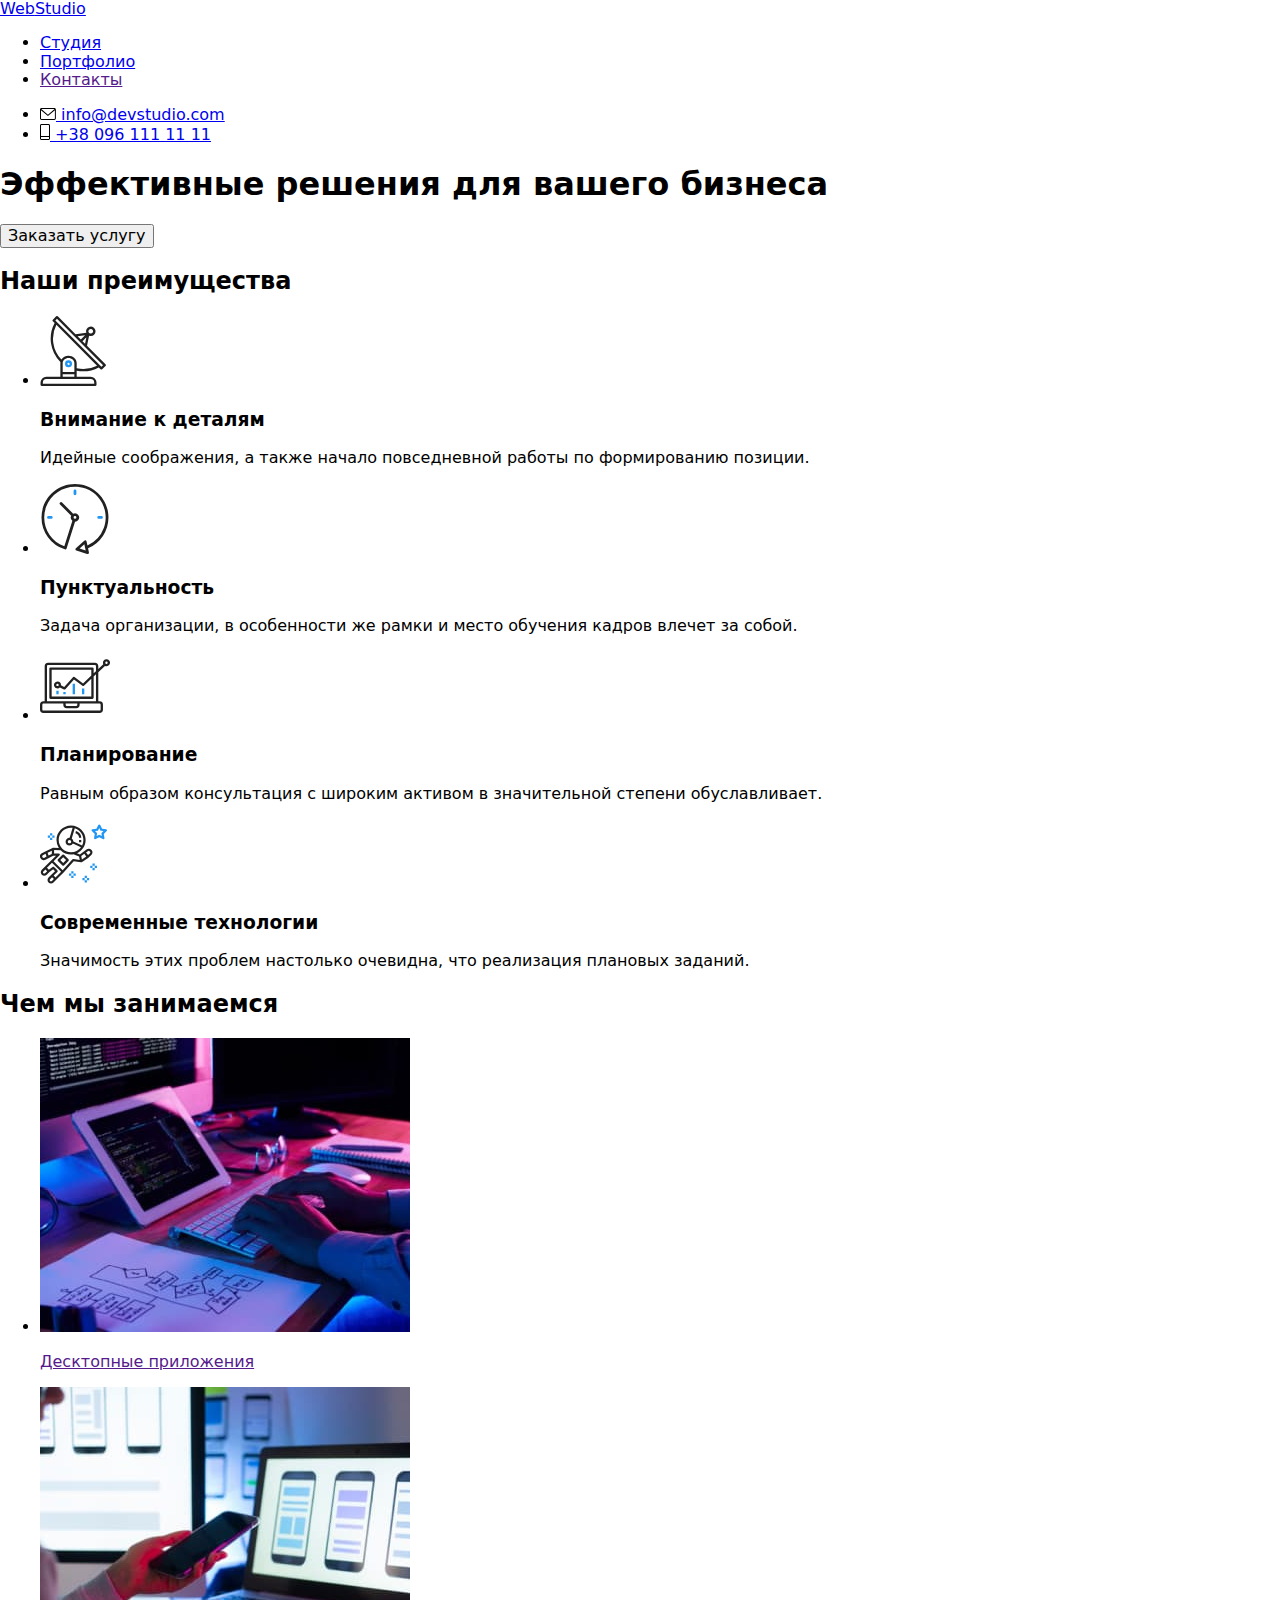
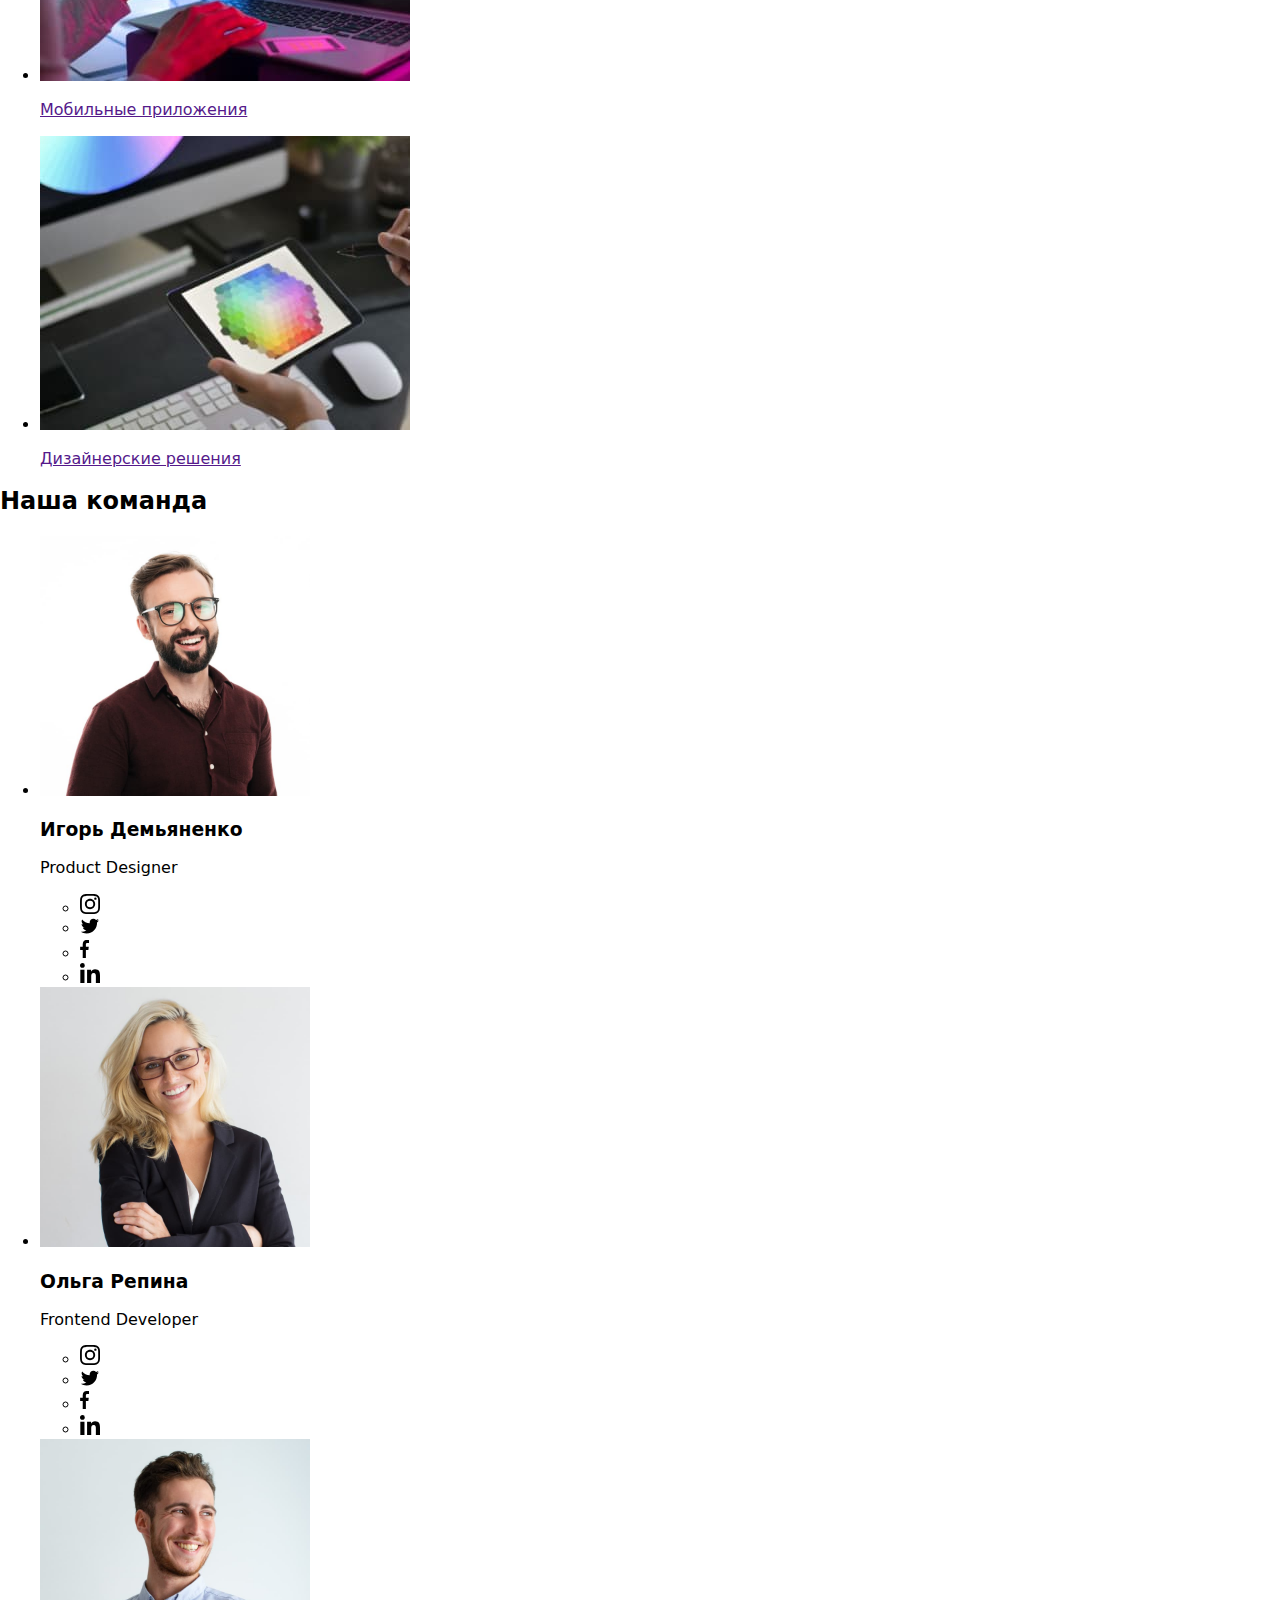
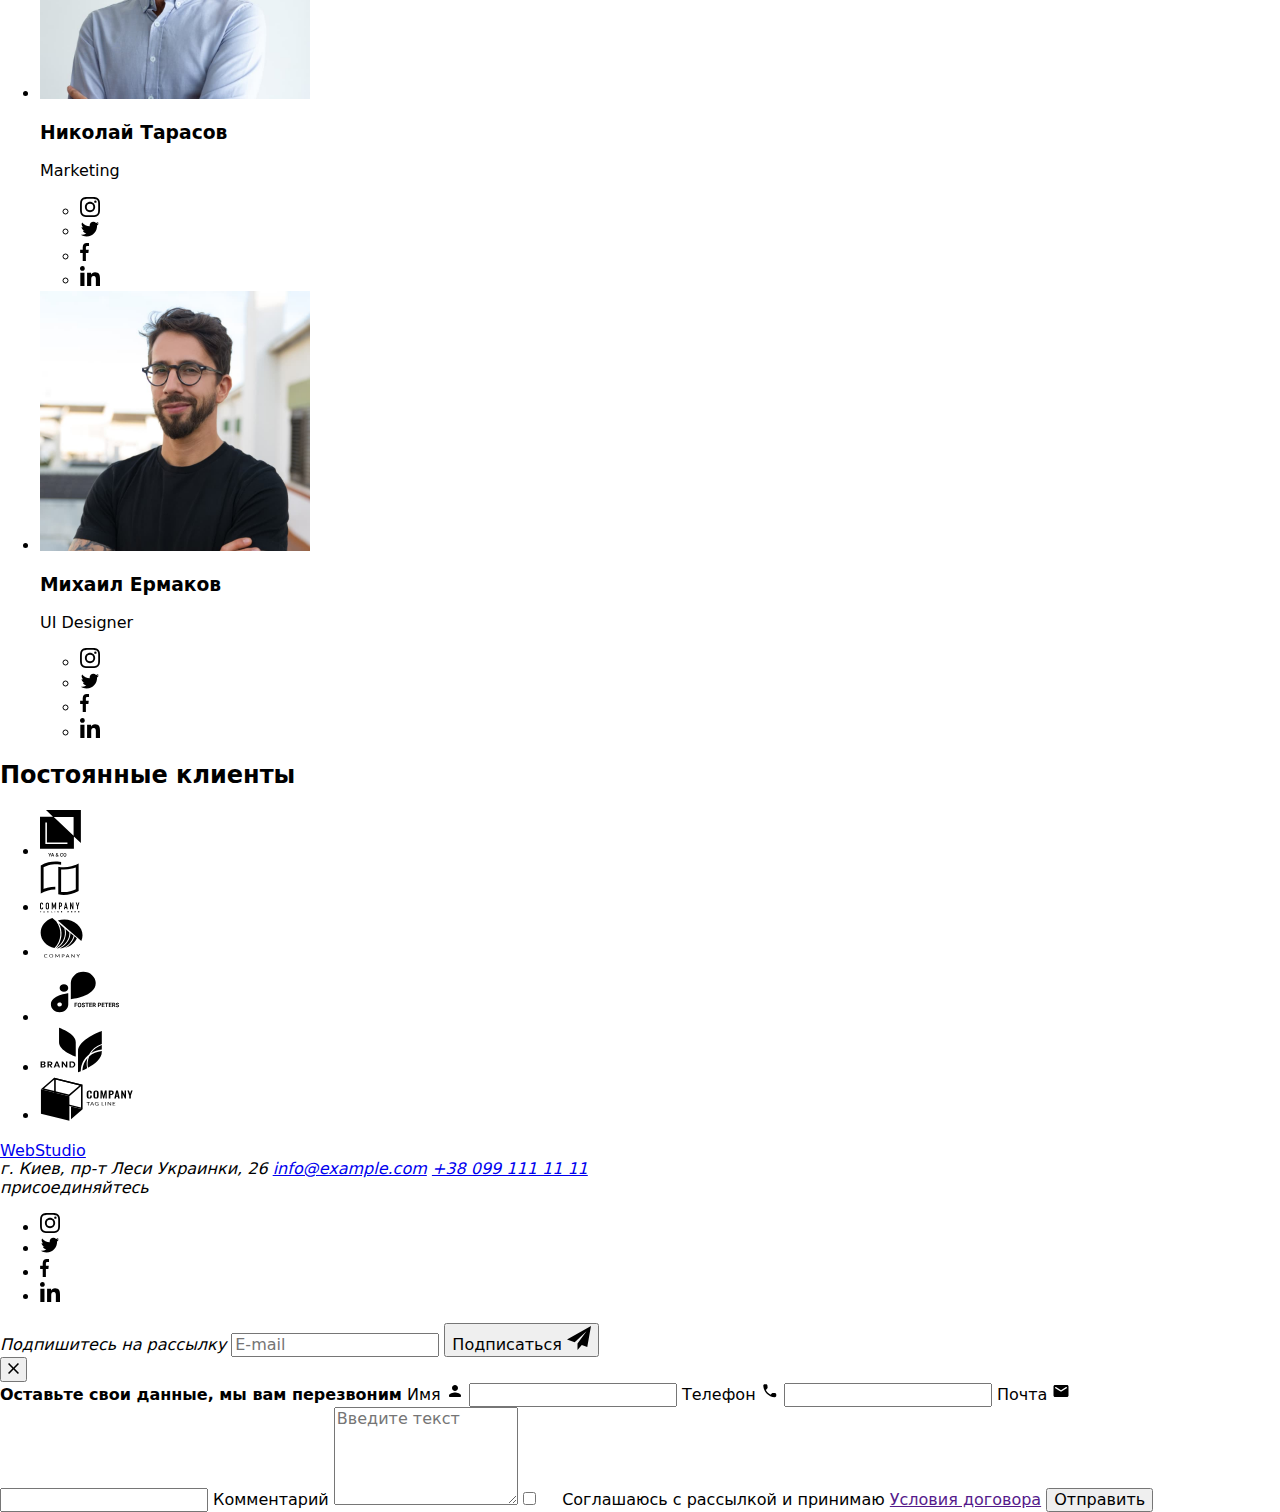
==== index.html @ de89c1ad "подключены переменные" ====
<!DOCTYPE html>
<html lang="ru">
  <head>
    <meta charset="UTF-8" />
    <meta http-equiv="X-UA-Compatible" content="IE=edge" />
    <meta name="viewport" content="width=device-width, initial-scale=1.0" />
    <title>Студия</title>
    <link
      href="https://fonts.googleapis.com/css2?family=Raleway:wght@700&family=Roboto:wght@400;500;700;900&display=swap"
      rel="stylesheet"
    />
    <!-- <link
      rel="stylesheet"
      href="https://cdnjs.cloudflare.com/ajax/libs/modern-normalize/1.1.0/modern-normalize.min.css"
      integrity="sha512-wpPYUAdjBVSE4KJnH1VR1HeZfpl1ub8YT/NKx4PuQ5NmX2tKuGu6U/JRp5y+Y8XG2tV+wKQpNHVUX03MfMFn9Q=="
      crossorigin="anonymous"
      referrerpolicy="no-referrer"
    /> -->
    <link rel="stylesheet" href="./css/main.min.css" />
  </head>
  <body>
    <!--Шапка-->
    <header class="hat">
      <div class="container flex">
        <nav class="flex">
          <a class="hat-logo flex" href="./index.html"><span class="half">Web</span>Studio</a>
          <ul class="hat-list common">
            <li class="item">
              <a class="hat-link current" href="./index.html">Студия</a>
            </li>
            <li class="item">
              <a class="hat-link" href="./portfolio.html">Портфолио</a>
            </li>
            <li class="item">
              <a class="hat-link" href="">Контакты</a>
            </li>
          </ul>
        </nav>

        <ul class="hat-list common info">
          <li class="item">
            <a class="hat-contact" href="mailto:info@devstudio.com">
              <svg class="icon-mail" width="16px" height="12px">
                <use href="./images/sprite.svg#icon-mail"></use>
              </svg>
              info@devstudio.com
            </a>
          </li>
          <li class="item">
            <a class="hat-contact" href="tel:+380961111111">
              <svg class="icon-phone" width="10" height="16px">
                <use href="./images/sprite.svg#icon-phone"></use>
              </svg>
              +38 096 111 11 11
            </a>
          </li>
        </ul>
      </div>
    </header>

    <main>
      <!--Герой-->
      <section class="hiro">
        <h1 class="hiro-title">Эффективные решения для вашего бизнеса</h1>
        <button class="hiro-button" data-modal-open type="button">Заказать услугу</button>
      </section>

      <!--Секция преимуществ-->

      <section class="advantage">
        <div class="container">
          <h2 class="visually-hidden">Наши преимущества</h2>

          <ul class="advantage-list common">
            <li class="subtitle">
              <div class="common advantage-icon">
                <svg width="66px" height="70px">
                  <use class="antenna" href="./images/sprite.svg#icon-antenna"></use>
                </svg>
              </div>
              <h3 class="title">Внимание к деталям</h3>

              <p class="advantage-text">
                Идейные соображения, а также начало повседневной работы по формированию позиции.
              </p>
            </li>
            <li class="subtitle">
              <div class="common advantage-icon">
                <svg width="70px" height="70px">
                  <use class="clock" href="./images/sprite.svg#icon-clock"></use>
                </svg>
              </div>
              <h3 class="title">Пунктуальность</h3>

              <p class="advantage-text">
                Задача организации, в особенности же рамки и место обучения кадров влечет за собой.
              </p>
            </li>
            <li class="subtitle">
              <div class="common advantage-icon">
                <svg width="70px" height="70px">
                  <use class="computer" href="./images/sprite.svg#icon-computer"></use>
                </svg>
              </div>
              <h3 class="title">Планирование</h3>

              <p class="advantage-text">
                Равным образом консультация с широким активом в значительной степени обуславливает.
              </p>
            </li>
            <li class="subtitle">
              <div class="common advantage-icon">
                <svg width="67px" height="70px">
                  <use class="clock" href="./images/sprite.svg#icon-man"></use>
                </svg>
              </div>
              <h3 class="title">Современные технологии</h3>

              <p class="advantage-text">
                Значимость этих проблем настолько очевидна, что реализация плановых заданий.
              </p>
            </li>
          </ul>
        </div>
      </section>

      <!--примеры-->

      <section class="examples">
        <div class="container">
          <h2 class="examples-title">Чем мы занимаемся</h2>
          <ul class="examples-list common">
            <li class="subtitle">
              <a href=""
                ><div class="examples-posision">
                  <img src="./images/img.jpg" width="370" alt="написание программы" />
                  <p class="examples-text">Десктопные приложения</p>
                </div></a
              >
            </li>
            <li class="subtitle">
              <a href=""
                ><div class="examples-posision">
                  <img
                    src="./images/imgg.jpg"
                    width="370"
                    alt="изображение макетов телефонов на ноутбуке"
                  />
                  <p class="examples-text">Мобильные приложения</p>
                </div></a
              >
            </li>
            <li class="subtitle">
              <a href=""
                ><div class="examples-posision">
                  <img
                    src="./images/imggg.jpg"
                    width="370"
                    alt="выбор цветовой гаммы на планшете"
                  />
                  <p class="examples-text">Дизайнерские решения</p>
                </div></a
              >
            </li>
          </ul>
        </div>
      </section>

      <!--Секция о нашей команде-->
      <section class="ourteam">
        <div class="container">
          <h2 class="ourteam-title">Наша команда</h2>
          <ul class="ourteam-list common">
            <li class="ourteam-item">
              <a href=""><img src="./images/nf.jpg" width="270" alt="Игорь Демьяненко" /></a>
              <div class="carts">
                <h3 class="title">Игорь Демьяненко</h3>
                <p class="text">Product Designer</p>
                <ul class="ourteam-icon common">
                  <li class="icon-list common">
                    <a class="icon-link common" href=""
                      ><svg class="icon-svg" width="20px" height="20px">
                        <use href="./images/sprite.svg#icon-instagram"></use></svg
                    ></a>
                  </li>
                  <li class="icon-list common">
                    <a class="icon-link common" href=""
                      ><svg class="icon-svg" width="20px" height="16.25px">
                        <use href="./images/sprite.svg#icon-twitter"></use></svg
                    ></a>
                  </li>
                  <li class="icon-list common">
                    <a class="icon-link common" href=""
                      ><svg class="icon-svg" width="10px" height="20px">
                        <use href="./images/sprite.svg#icon-facebook"></use></svg
                    ></a>
                  </li>
                  <li class="icon-list common">
                    <a class="icon-link common" href=""
                      ><svg class="icon-svg" width="20px" height="20px">
                        <use href="./images/sprite.svg#icon-linkedin"></use></svg
                    ></a>
                  </li>
                </ul>
              </div>
            </li>

            <li class="ourteam-item">
              <a href=""><img src="./images/no.jpg" width="270" alt="Ольга Репина" /></a>
              <div class="carts">
                <h3 class="title">Ольга Репина</h3>
                <p class="text">Frontend Developer</p>
                <ul class="ourteam-icon common">
                  <li class="icon-list common">
                    <a class="icon-link common" href=""
                      ><svg class="icon-svg" width="20px" height="20px">
                        <use href="./images/sprite.svg#icon-instagram"></use></svg
                    ></a>
                  </li>
                  <li class="icon-list common">
                    <a class="icon-link common" href=""
                      ><svg class="icon-svg" width="20px" height="16.25px">
                        <use href="./images/sprite.svg#icon-twitter"></use></svg
                    ></a>
                  </li>
                  <li class="icon-list common">
                    <a class="icon-link common" href=""
                      ><svg class="icon-svg" width="10px" height="20px">
                        <use href="./images/sprite.svg#icon-facebook"></use></svg
                    ></a>
                  </li>
                  <li class="icon-list common">
                    <a class="icon-link common" href=""
                      ><svg class="icon-svg" width="20px" height="20px">
                        <use href="./images/sprite.svg#icon-linkedin"></use></svg
                    ></a>
                  </li>
                </ul>
              </div>
            </li>

            <li class="ourteam-item">
              <a href=""><img src="./images/nt.jpg" width="270" alt="Николай Тарасов" /></a>
              <div class="carts">
                <h3 class="title">Николай Тарасов</h3>
                <p class="text">Marketing</p>
                <ul class="ourteam-icon common">
                  <li class="icon-list common">
                    <a class="icon-link common" href=""
                      ><svg class="icon-svg" width="20px" height="20px">
                        <use href="./images/sprite.svg#icon-instagram"></use></svg
                    ></a>
                  </li>
                  <li class="icon-list common">
                    <a class="icon-link common" href=""
                      ><svg class="icon-svg" width="20px" height="16.25px">
                        <use href="./images/sprite.svg#icon-twitter"></use></svg
                    ></a>
                  </li>
                  <li class="icon-list common">
                    <a class="icon-link common" href=""
                      ><svg class="icon-svg" width="10px" height="20px">
                        <use href="./images/sprite.svg#icon-facebook"></use></svg
                    ></a>
                  </li>
                  <li class="icon-list common">
                    <a class="icon-link common" href=""
                      ><svg class="icon-svg" width="20px" height="20px">
                        <use href="./images/sprite.svg#icon-linkedin"></use></svg
                    ></a>
                  </li>
                </ul>
              </div>
            </li>

            <li class="ourteam-item">
              <a href=""><img src="./images/ntr.jpg" width="270" alt="Михаил Ермаков" /></a>
              <div class="carts">
                <h3 class="title">Михаил Ермаков</h3>
                <p class="text">UI Designer</p>
                <ul class="ourteam-icon common">
                  <li class="icon-list common">
                    <a class="icon-link common" href=""
                      ><svg class="icon-svg" width="20px" height="20px">
                        <use href="./images/sprite.svg#icon-instagram"></use></svg
                    ></a>
                  </li>
                  <li class="icon-list common">
                    <a class="icon-link common" href=""
                      ><svg class="icon-svg" width="20px" height="16.25px">
                        <use href="./images/sprite.svg#icon-twitter"></use></svg
                    ></a>
                  </li>
                  <li class="icon-list common">
                    <a class="icon-link common" href=""
                      ><svg class="icon-svg" width="10px" height="20px">
                        <use href="./images/sprite.svg#icon-facebook"></use></svg
                    ></a>
                  </li>
                  <li class="icon-list common">
                    <a class="icon-link common" href=""
                      ><svg class="icon-svg" width="20px" height="20px">
                        <use href="./images/sprite.svg#icon-linkedin"></use></svg
                    ></a>
                  </li>
                </ul>
              </div>
            </li>
          </ul>
        </div>
      </section>

      <!-- Постоянные клиенты -->

      <section class="clients">
        <div class="container">
          <h2 class="clients-title">Постоянные клиенты</h2>
          <ul class="clients-icon common">
            <li class="clients-list common">
              <a class="clients-link common" href="">
                <svg class="clients-svg" width="41px" height="47px">
                  <use href="./images/sprite.svg#icon-logo1"></use>
                </svg>
              </a>
            </li>
            <li class="clients-list common">
              <a class="clients-link common" href=""
                ><svg class="clients-svg" width="40px" height="52px">
                  <use href="./images/sprite.svg#icon-logo2"></use></svg
              ></a>
            </li>
            <li class="clients-list common">
              <a class="clients-link common" href=""
                ><svg class="clients-svg" width="43px" height="41px">
                  <use href="./images/sprite.svg#icon-logo3"></use></svg
              ></a>
            </li>
            <li class="clients-list common">
              <a class="clients-link common" href=""
                ><svg class="clients-svg" width="106px" height="60px">
                  <use href="./images/sprite.svg#icon-Logo4"></use></svg
              ></a>
            </li>
            <li class="clients-list common">
              <a class="clients-link common" href=""
                ><svg class="clients-svg" width="63px" height="46px">
                  <use href="./images/sprite.svg#icon-logo5"></use></svg
              ></a>
            </li>
            <li class="clients-list common">
              <a class="clients-link common" href=""
                ><svg class="clients-svg" width="94px" height="44px">
                  <use href="./images/sprite.svg#icon-logo6"></use></svg
              ></a>
            </li>
          </ul>
        </div>
      </section>
    </main>

    <!--Футер-->

    <footer class="cellar">
      <div class="container flex">
        <div>
          <a class="cellar-logo" href="./index.html"><span class="half">Web</span>Studio</a>
          <address class="user">
            г. Киев, пр-т Леси Украинки, 26
            <a class="user-mail" href="mailto:info@example.com">info@example.com</a>
            <a class="user-phone" href="tel:+380991111111">+38 099 111 11 11</a>
          </address>
        </div>
        <div class="act">
          <em class="act-title">присоединяйтесь</em>
          <ul class="act-list common">
            <li class="common act-items">
              <a class="act-link common" href=""
                ><svg width="20px" height="20px">
                  <use href="./images/sprite.svg#icon-instagram"></use></svg
              ></a>
            </li>
            <li class="common act-items">
              <a class="act-link common" href=""
                ><svg width="20px" height="16.25px">
                  <use href="./images/sprite.svg#icon-twitter"></use></svg
              ></a>
            </li>
            <li class="common act-items">
              <a class="act-link common" href=""
                ><svg width="10px" height="20px">
                  <use href="./images/sprite.svg#icon-facebook"></use></svg
              ></a>
            </li>
            <li class="common act-items">
              <a class="act-link common" href=""
                ><svg width="20px" height="20px">
                  <use href="./images/sprite.svg#icon-linkedin"></use></svg
              ></a>
            </li>
          </ul>
        </div>

        <form class="subscription" name="subscription">
          <em class="act-title">Подпишитесь на рассылку</em>
          <label>
            <input type="email" class="subscription-input" name="email" placeholder="E-mail" />
            <button class="subscription-btn" type="submit">
              Подписаться
              <svg class="subscription-svg" width="24px" height="24px">
                <use href="./images/sprite.svg#icon-subscribtion"></use>
              </svg>
            </button>
          </label>
        </form>
      </div>
    </footer>

    <!-- modal -->

    <div class="backdrop is-hidden" data-modal>
      <div class="modal">
        <button class="modal-btn" type="button" data-modal-close>
          <svg width="11" height="11">
            <use href="./images/sprite.svg#icon-Vector"></use>
          </svg>
        </button>

        <form name="order">
          <b class="order-title">Оставьте свои данные, мы вам перезвоним</b>
          <label class="order-label"
            ><span class="lable-name">Имя</span>
            <svg class="order-svg" width="18" height="18">
              <use href="./images/sprite.svg#icon-person-blank"></use>
            </svg>
            <input class="order-input" type="text" name="name" />
          </label>

          <label class="order-label"
            ><span class="lable-name">Телефон</span>
            <svg class="order-svg" width="18" height="18">
              <use href="./images/sprite.svg#icon-phone-blank"></use>
            </svg>
            <input class="order-input" type="text" name="phone" />
          </label>

          <label class="order-label"
            ><span class="lable-name">Почта</span>
            <svg class="order-svg" width="18" height="18">
              <use href="./images/sprite.svg#icon-email-blank"></use>
            </svg>
            <input class="order-input" type="text" name="email" />
          </label>

          <label class="order-label"
            ><span class="lable-name">Комментарий</span>
            <textarea
              class="order-textarea"
              name="comments"
              placeholder="Введите текст"
              rows="5"
            ></textarea>
          </label>

          <label class="order-confirm">
            <input class="input-checkbox" type="checkbox" name="agreement" value="agree" />
            <span class="order-icon">
              <svg width="16px" height="15px">
              <use href="./images/sprite.svg#icon-checkbox"></svg>
              </svg>
            </span>
            Соглашаюсь с рассылкой и принимаю
            <a class="agreement" href="">Условия договора</a>
          </label>

          <button class="order-btn" type="submit">Отправить</button>
        </form>
      </div>
    </div>

    <script src="./js/modal.js"></script>
  </body>
</html>
---- css/main.min.css ----
/*! modern-normalize v1.1.0 | MIT License | https://github.com/sindresorhus/modern-normalize */*,::before,::after{-webkit-box-sizing:border-box;box-sizing:border-box}html{line-height:1.15;-webkit-text-size-adjust:100%;-moz-tab-size:4;-o-tab-size:4;tab-size:4}body{margin:0;font-family:system-ui,-apple-system,"Segoe UI",Roboto,Helvetica,Arial,sans-serif,"Apple Color Emoji","Segoe UI Emoji"}hr{height:0;color:inherit}abbr[title]{-webkit-text-decoration:underline dotted;text-decoration:underline dotted}b,strong{font-weight:bolder}code,kbd,samp,pre{font-family:ui-monospace,SFMono-Regular,Consolas,"Liberation Mono",Menlo,monospace;font-size:1em}small{font-size:80%}sub,sup{font-size:75%;line-height:0;position:relative;vertical-align:baseline}sub{bottom:-0.25em}sup{top:-0.5em}table{text-indent:0;border-color:inherit}button,input,optgroup,select,textarea{font-family:inherit;font-size:100%;line-height:1.15;margin:0}button,select{text-transform:none}button,[type=button],[type=reset],[type=submit]{-webkit-appearance:button}::-moz-focus-inner{border-style:none;padding:0}:-moz-focusring{outline:1px dotted ButtonText}:-moz-ui-invalid{box-shadow:none}legend{padding:0}progress{vertical-align:baseline}::-webkit-inner-spin-button,::-webkit-outer-spin-button{height:auto}[type=search]{-webkit-appearance:textfield;outline-offset:-2px}::-webkit-search-decoration{-webkit-appearance:none}::-webkit-file-upload-button{-webkit-appearance:button;font:inherit}summary{display:list-item}/*# sourceMappingURL=main.min.css.map */
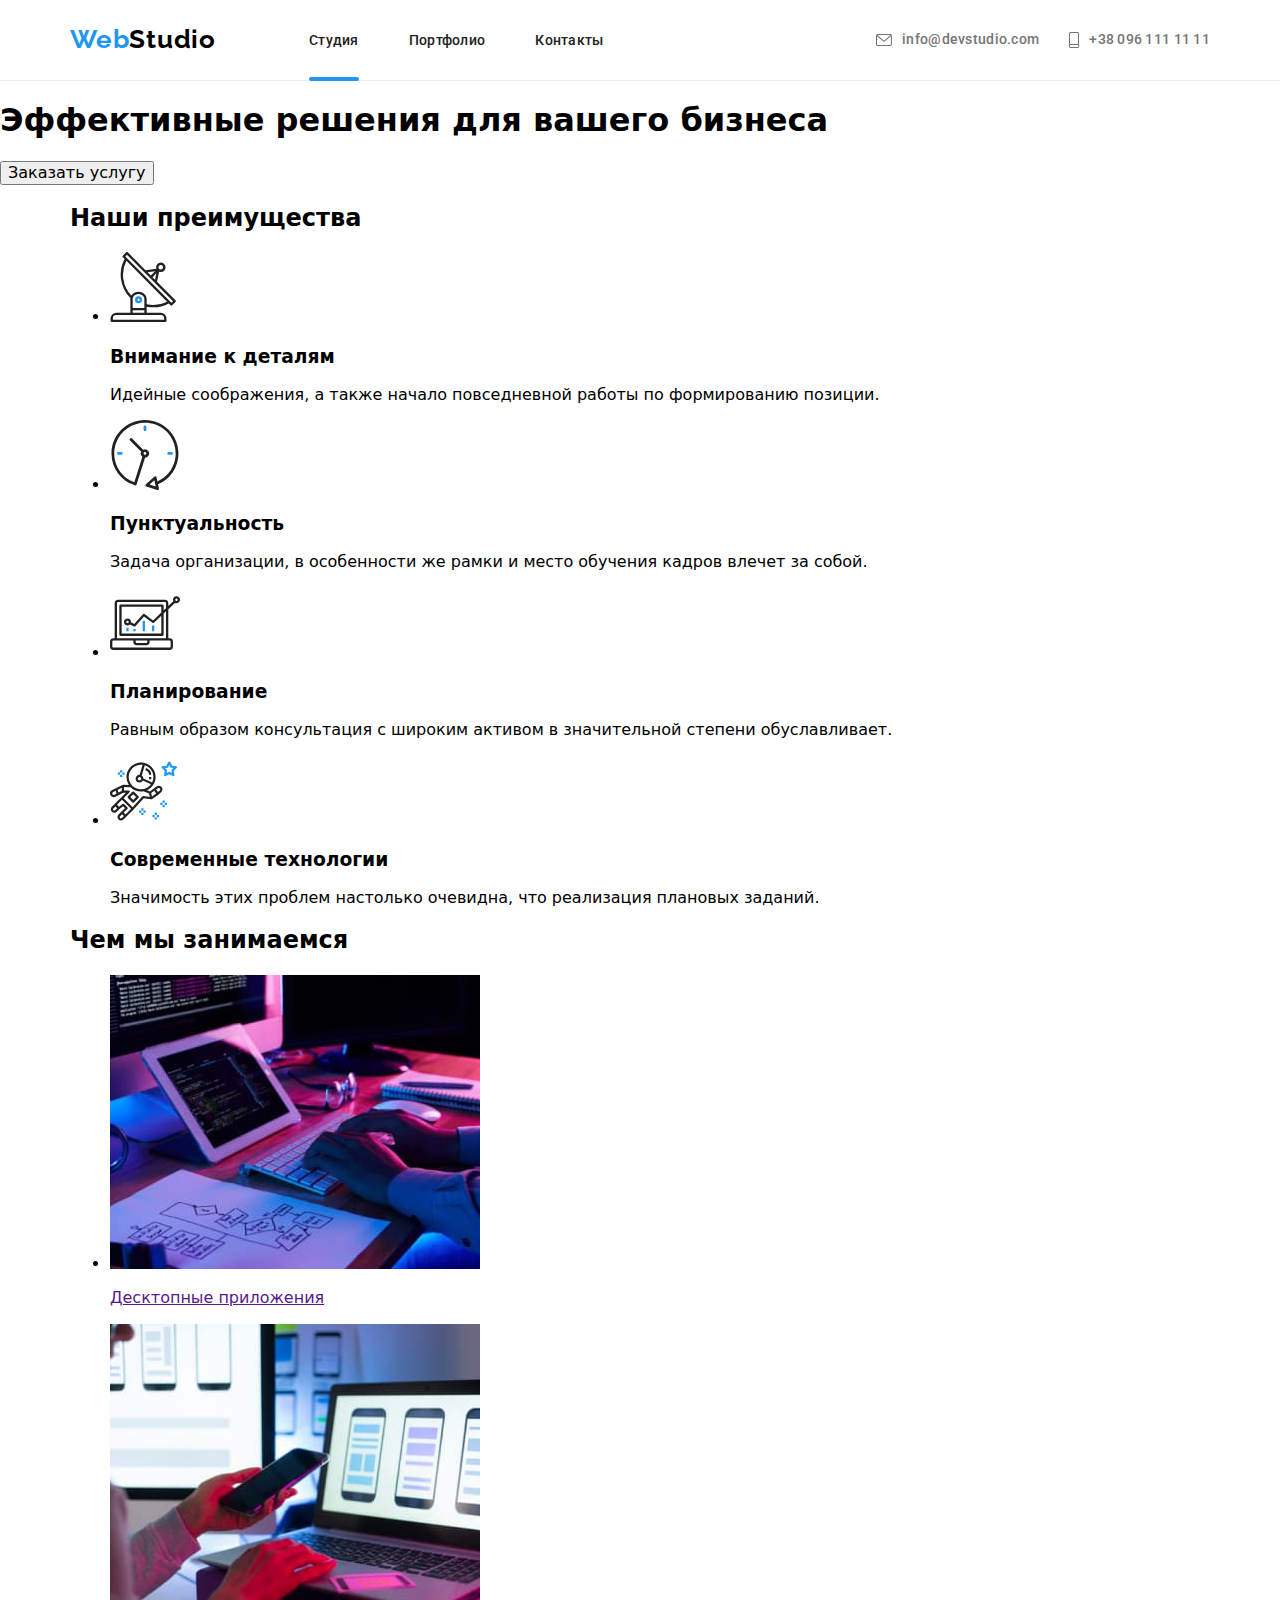
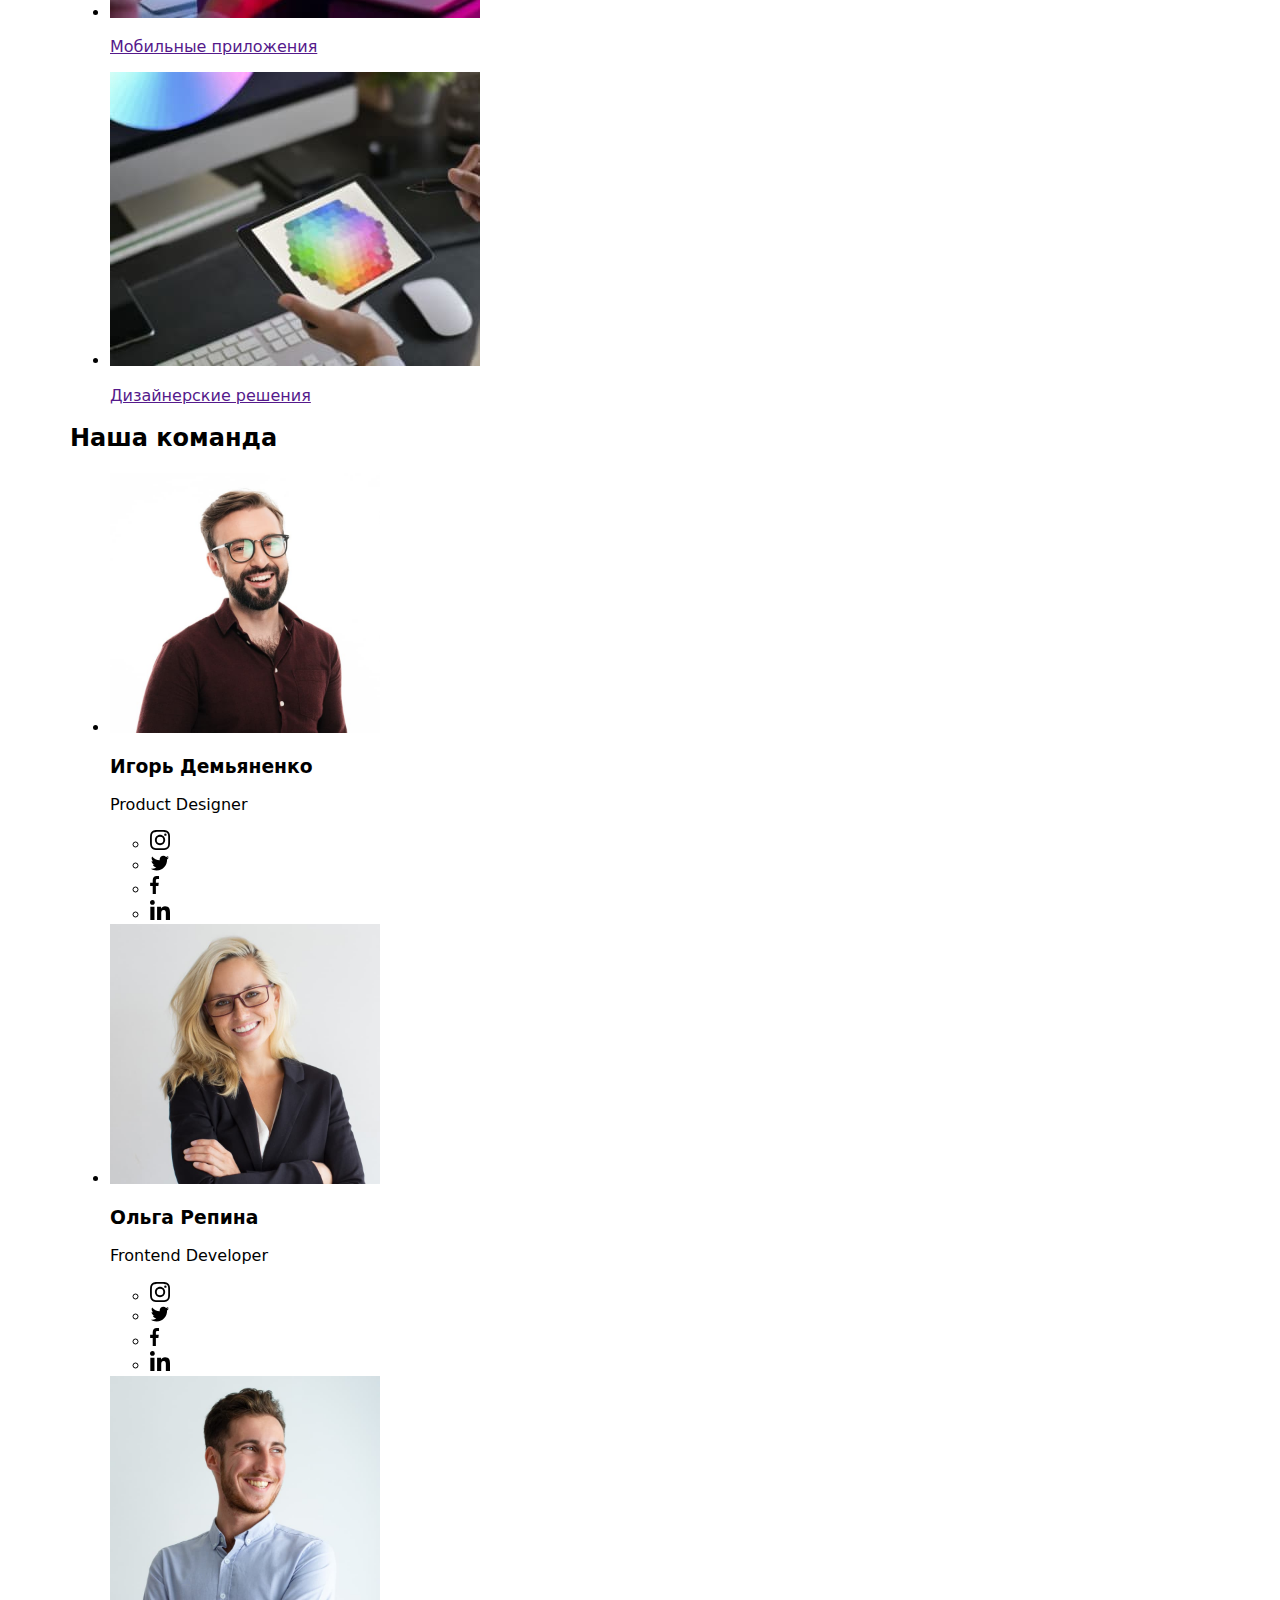
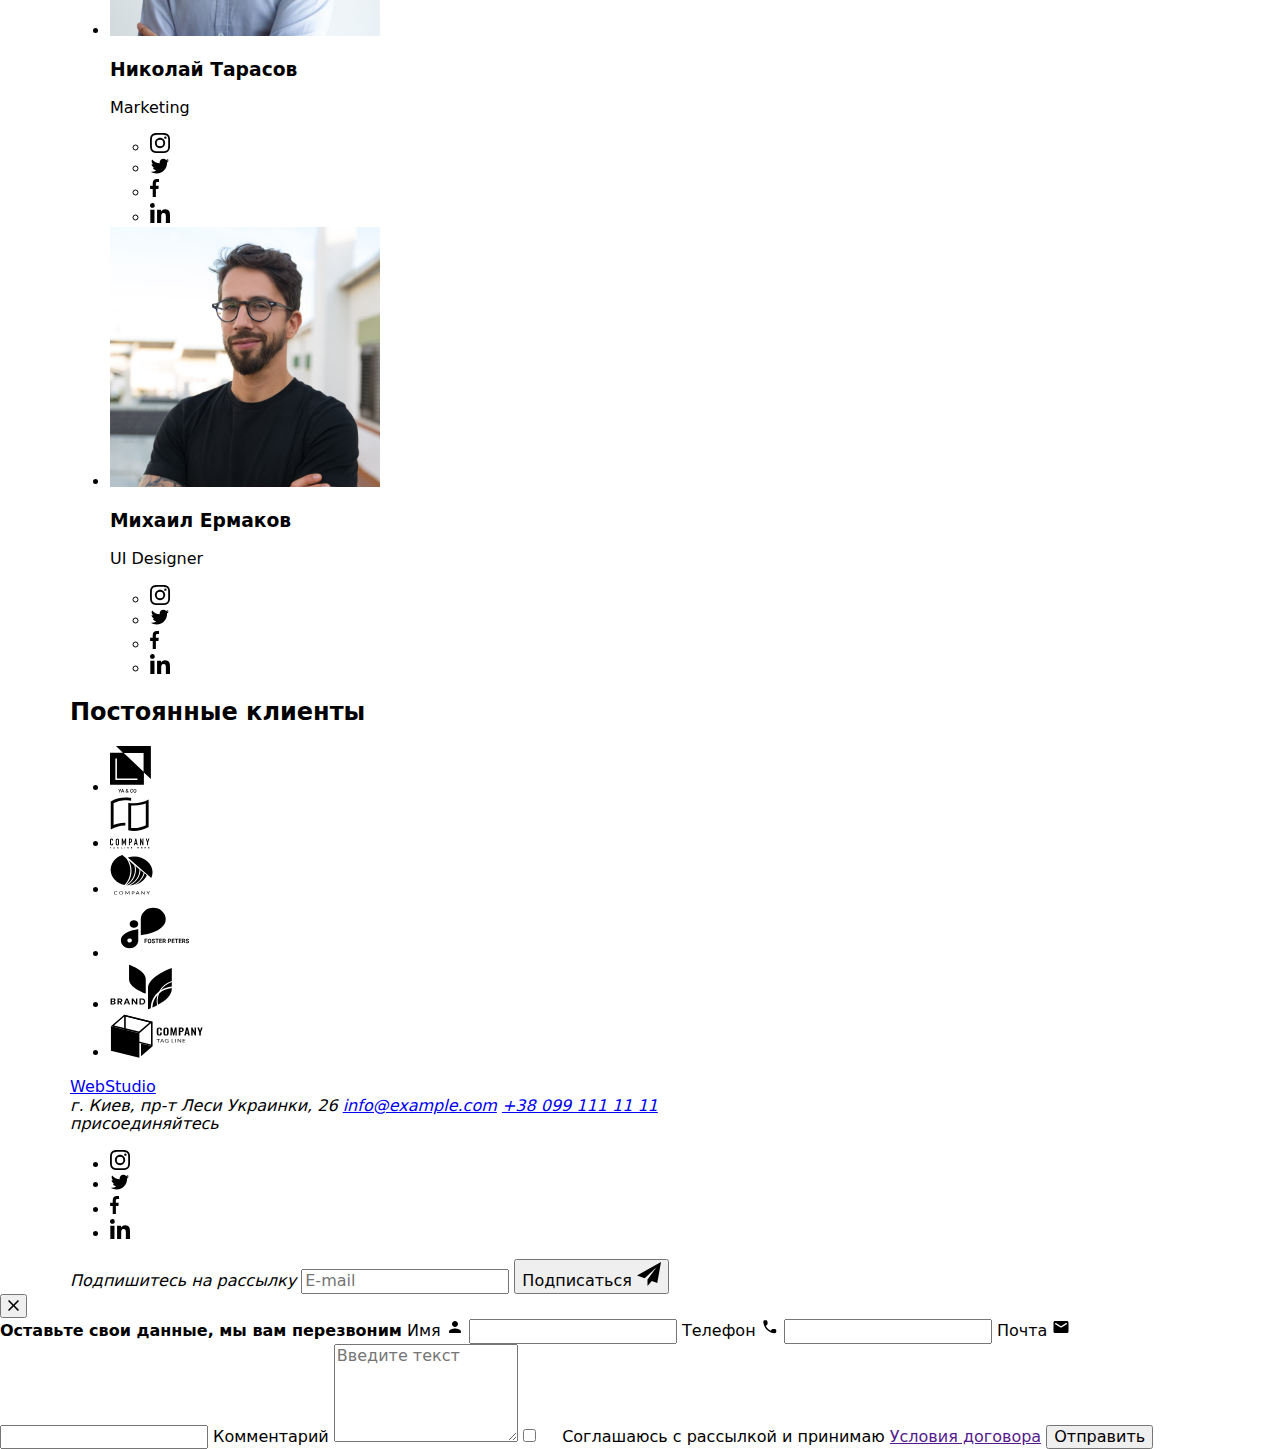
==== commit 47d467b4: "сделана разметка хедера" ====
--- a/index.html
+++ b/index.html
@@ -20,35 +20,35 @@
   </head>
   <body>
     <!--Шапка-->
-    <header class="hat">
-      <div class="container flex">
-        <nav class="flex">
-          <a class="hat-logo flex" href="./index.html"><span class="half">Web</span>Studio</a>
-          <ul class="hat-list common">
-            <li class="item">
-              <a class="hat-link current" href="./index.html">Студия</a>
-            </li>
-            <li class="item">
-              <a class="hat-link" href="./portfolio.html">Портфолио</a>
-            </li>
-            <li class="item">
-              <a class="hat-link" href="">Контакты</a>
+    <header class="header">
+      <div class="container container--flex">
+        <nav class="header__nav ">
+          <a class="logo " href="./index.html">Web<span class="logo__half">Studio</span></a>
+          <ul class="header__list ">
+            <li class="header__item ">
+              <a class="header__link header__link--current" href="./index.html">Студия</a>
+            </li>
+            <li class="header__item ">
+              <a class="header__link" href="./portfolio.html">Портфолио</a>
+            </li>
+            <li class="header__item ">
+              <a class="header__link" href="">Контакты</a>
             </li>
           </ul>
         </nav>
 
-        <ul class="hat-list common info">
-          <li class="item">
-            <a class="hat-contact" href="mailto:info@devstudio.com">
-              <svg class="icon-mail" width="16px" height="12px">
+        <ul class="header-contact ">
+          <li class="header-contact__item">
+            <a class="header-contact__link" href="mailto:info@devstudio.com">
+              <svg class="header-contact__icone" width="16px" height="12px">
                 <use href="./images/sprite.svg#icon-mail"></use>
               </svg>
               info@devstudio.com
             </a>
           </li>
-          <li class="item">
-            <a class="hat-contact" href="tel:+380961111111">
-              <svg class="icon-phone" width="10" height="16px">
+          <li class="header-contact__item">
+            <a class="header-contact__link" href="tel:+380961111111">
+              <svg class="header-contact__icone" width="10" height="16px">
                 <use href="./images/sprite.svg#icon-phone"></use>
               </svg>
               +38 096 111 11 11
--- a/css/main.min.css
+++ b/css/main.min.css
@@ -1 +1 @@
-/*! modern-normalize v1.1.0 | MIT License | https://github.com/sindresorhus/modern-normalize */*,::before,::after{-webkit-box-sizing:border-box;box-sizing:border-box}html{line-height:1.15;-webkit-text-size-adjust:100%;-moz-tab-size:4;-o-tab-size:4;tab-size:4}body{margin:0;font-family:system-ui,-apple-system,"Segoe UI",Roboto,Helvetica,Arial,sans-serif,"Apple Color Emoji","Segoe UI Emoji"}hr{height:0;color:inherit}abbr[title]{-webkit-text-decoration:underline dotted;text-decoration:underline dotted}b,strong{font-weight:bolder}code,kbd,samp,pre{font-family:ui-monospace,SFMono-Regular,Consolas,"Liberation Mono",Menlo,monospace;font-size:1em}small{font-size:80%}sub,sup{font-size:75%;line-height:0;position:relative;vertical-align:baseline}sub{bottom:-0.25em}sup{top:-0.5em}table{text-indent:0;border-color:inherit}button,input,optgroup,select,textarea{font-family:inherit;font-size:100%;line-height:1.15;margin:0}button,select{text-transform:none}button,[type=button],[type=reset],[type=submit]{-webkit-appearance:button}::-moz-focus-inner{border-style:none;padding:0}:-moz-focusring{outline:1px dotted ButtonText}:-moz-ui-invalid{box-shadow:none}legend{padding:0}progress{vertical-align:baseline}::-webkit-inner-spin-button,::-webkit-outer-spin-button{height:auto}[type=search]{-webkit-appearance:textfield;outline-offset:-2px}::-webkit-search-decoration{-webkit-appearance:none}::-webkit-file-upload-button{-webkit-appearance:button;font:inherit}summary{display:list-item}/*# sourceMappingURL=main.min.css.map */+/*! modern-normalize v1.1.0 | MIT License | https://github.com/sindresorhus/modern-normalize */*,::before,::after{-webkit-box-sizing:border-box;box-sizing:border-box}html{line-height:1.15;-webkit-text-size-adjust:100%;-moz-tab-size:4;-o-tab-size:4;tab-size:4}body{margin:0;font-family:system-ui,-apple-system,"Segoe UI",Roboto,Helvetica,Arial,sans-serif,"Apple Color Emoji","Segoe UI Emoji"}hr{height:0;color:inherit}abbr[title]{-webkit-text-decoration:underline dotted;text-decoration:underline dotted}b,strong{font-weight:bolder}code,kbd,samp,pre{font-family:ui-monospace,SFMono-Regular,Consolas,"Liberation Mono",Menlo,monospace;font-size:1em}small{font-size:80%}sub,sup{font-size:75%;line-height:0;position:relative;vertical-align:baseline}sub{bottom:-0.25em}sup{top:-0.5em}table{text-indent:0;border-color:inherit}button,input,optgroup,select,textarea{font-family:inherit;font-size:100%;line-height:1.15;margin:0}button,select{text-transform:none}button,[type=button],[type=reset],[type=submit]{-webkit-appearance:button}::-moz-focus-inner{border-style:none;padding:0}:-moz-focusring{outline:1px dotted ButtonText}:-moz-ui-invalid{box-shadow:none}legend{padding:0}progress{vertical-align:baseline}::-webkit-inner-spin-button,::-webkit-outer-spin-button{height:auto}[type=search]{-webkit-appearance:textfield;outline-offset:-2px}::-webkit-search-decoration{-webkit-appearance:none}::-webkit-file-upload-button{-webkit-appearance:button;font:inherit}summary{display:list-item}.header-contact,.header__list{list-style:none;padding-left:0;margin:0}.header-contact__link,.header__link{text-decoration:none;color:inherit}.container{width:1170px;padding:0 15px;margin:0 auto}.logo{font-family:"Raleway";font-style:normal;font-weight:700;font-size:26px;line-height:1.19;letter-spacing:.03em;text-decoration:none;color:#2196f3}.header-contact__link,.header__link{font-family:"Roboto";font-style:normal;font-weight:500;font-size:14px;line-height:1.14;letter-spacing:.02em}.header{border-bottom:1px solid #ececec}.container--flex{display:-webkit-box;display:-ms-flexbox;display:flex;-webkit-box-pack:justify;-ms-flex-pack:justify;justify-content:space-between;-webkit-box-align:center;-ms-flex-align:center;align-items:center}.header__nav{display:-webkit-box;display:-ms-flexbox;display:flex;-webkit-box-pack:center;-ms-flex-pack:center;justify-content:center;-webkit-box-align:center;-ms-flex-align:center;align-items:center}.logo{padding-top:24px;padding-bottom:25px}.logo .logo__half{color:#000}.header__list{display:-webkit-box;display:-ms-flexbox;display:flex;-webkit-box-pack:center;-ms-flex-pack:center;justify-content:center;-webkit-box-align:center;-ms-flex-align:center;align-items:center;margin-left:93px}.header__item:not(:last-child){margin-right:50px}.header__link{padding-top:32px;padding-bottom:32px;color:#212121}.header__link--current{position:relative}.header__link--current::after{position:absolute;display:block;bottom:-1px;content:" ";width:100%;height:4px;background-color:#2196f3;border-radius:2px}.header__link:hover,.header__link:focus{color:#2196f3}.header-contact{display:-webkit-box;display:-ms-flexbox;display:flex;-webkit-box-pack:center;-ms-flex-pack:center;justify-content:center;-webkit-box-align:center;-ms-flex-align:center;align-items:center}.header-contact__link{display:-webkit-box;display:-ms-flexbox;display:flex;-webkit-box-pack:center;-ms-flex-pack:center;justify-content:center;-webkit-box-align:center;-ms-flex-align:center;align-items:center;color:#757575}.header-contact__link:hover,.header-contact__link:focus{color:#2196f3}.header-contact__icone{fill:currentColor;margin-right:10px}.header-contact__item:not(:last-child){margin-right:30px}/*# sourceMappingURL=main.min.css.map */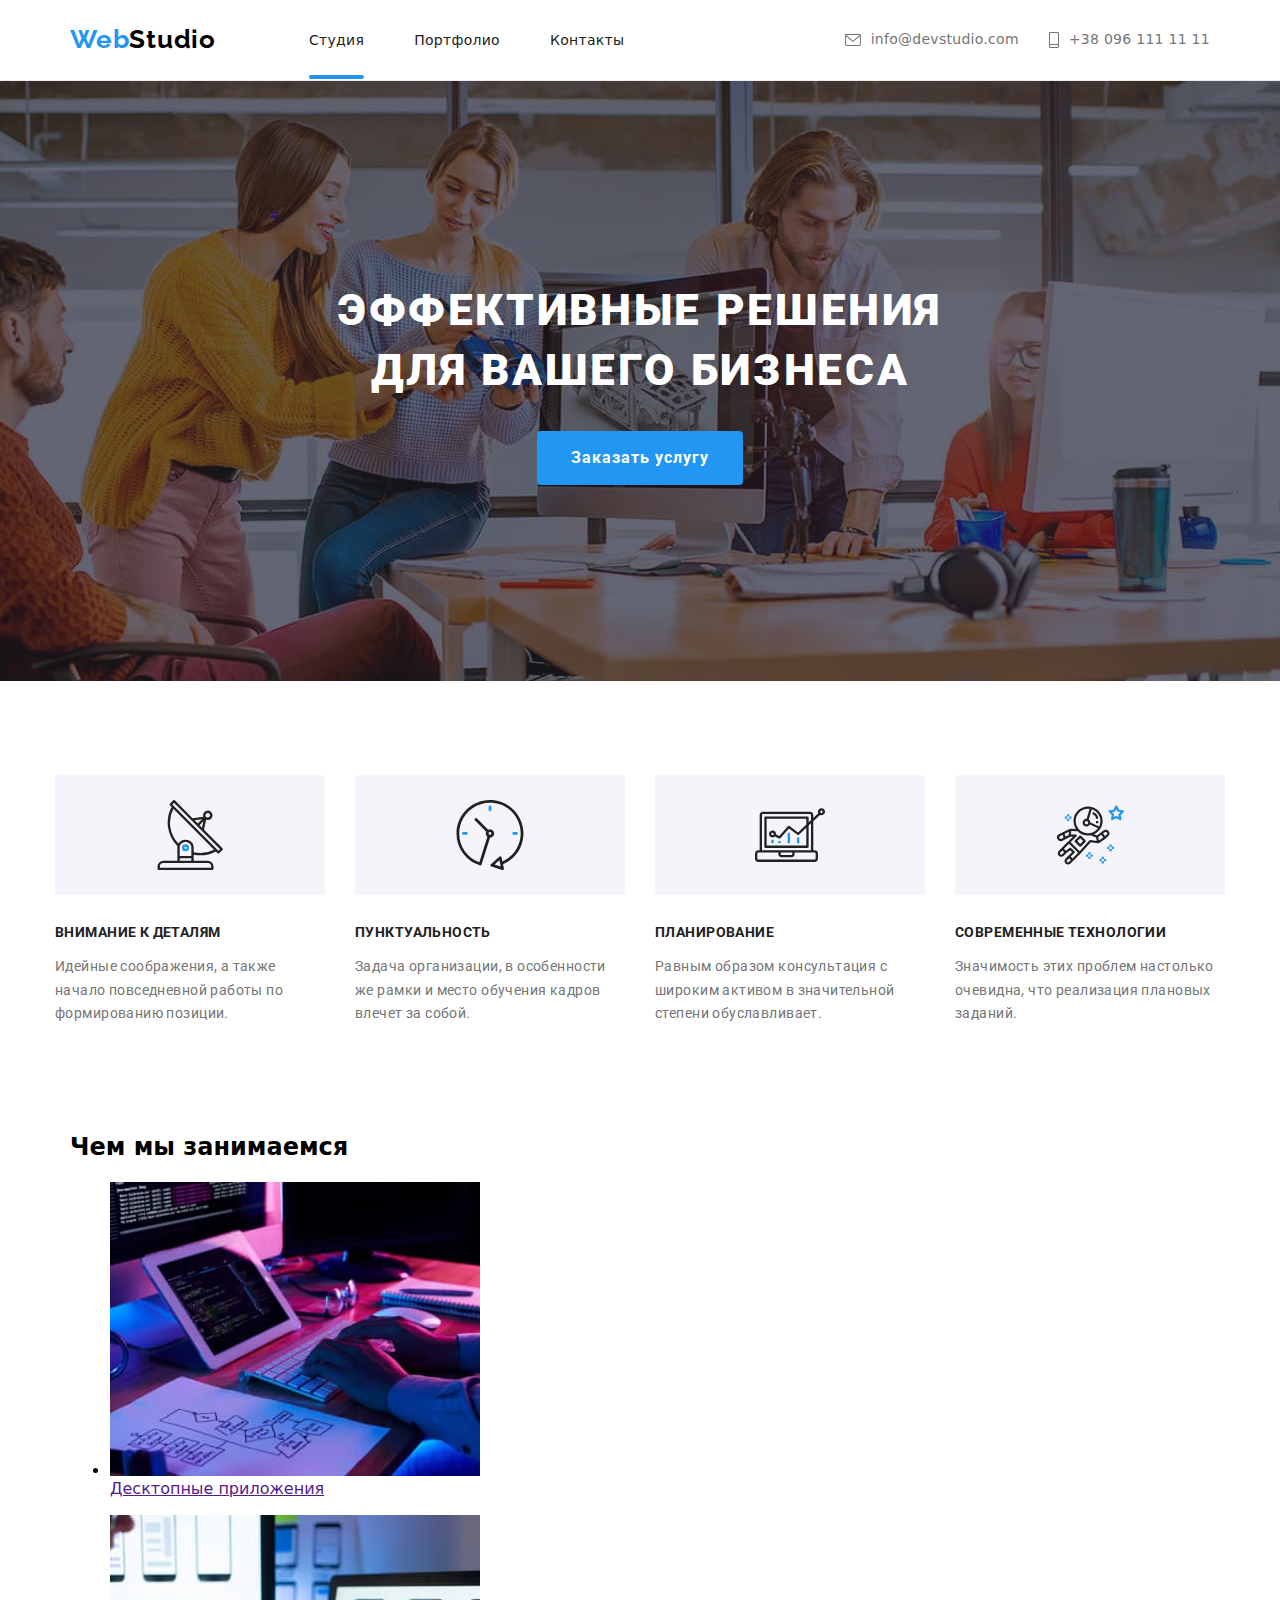
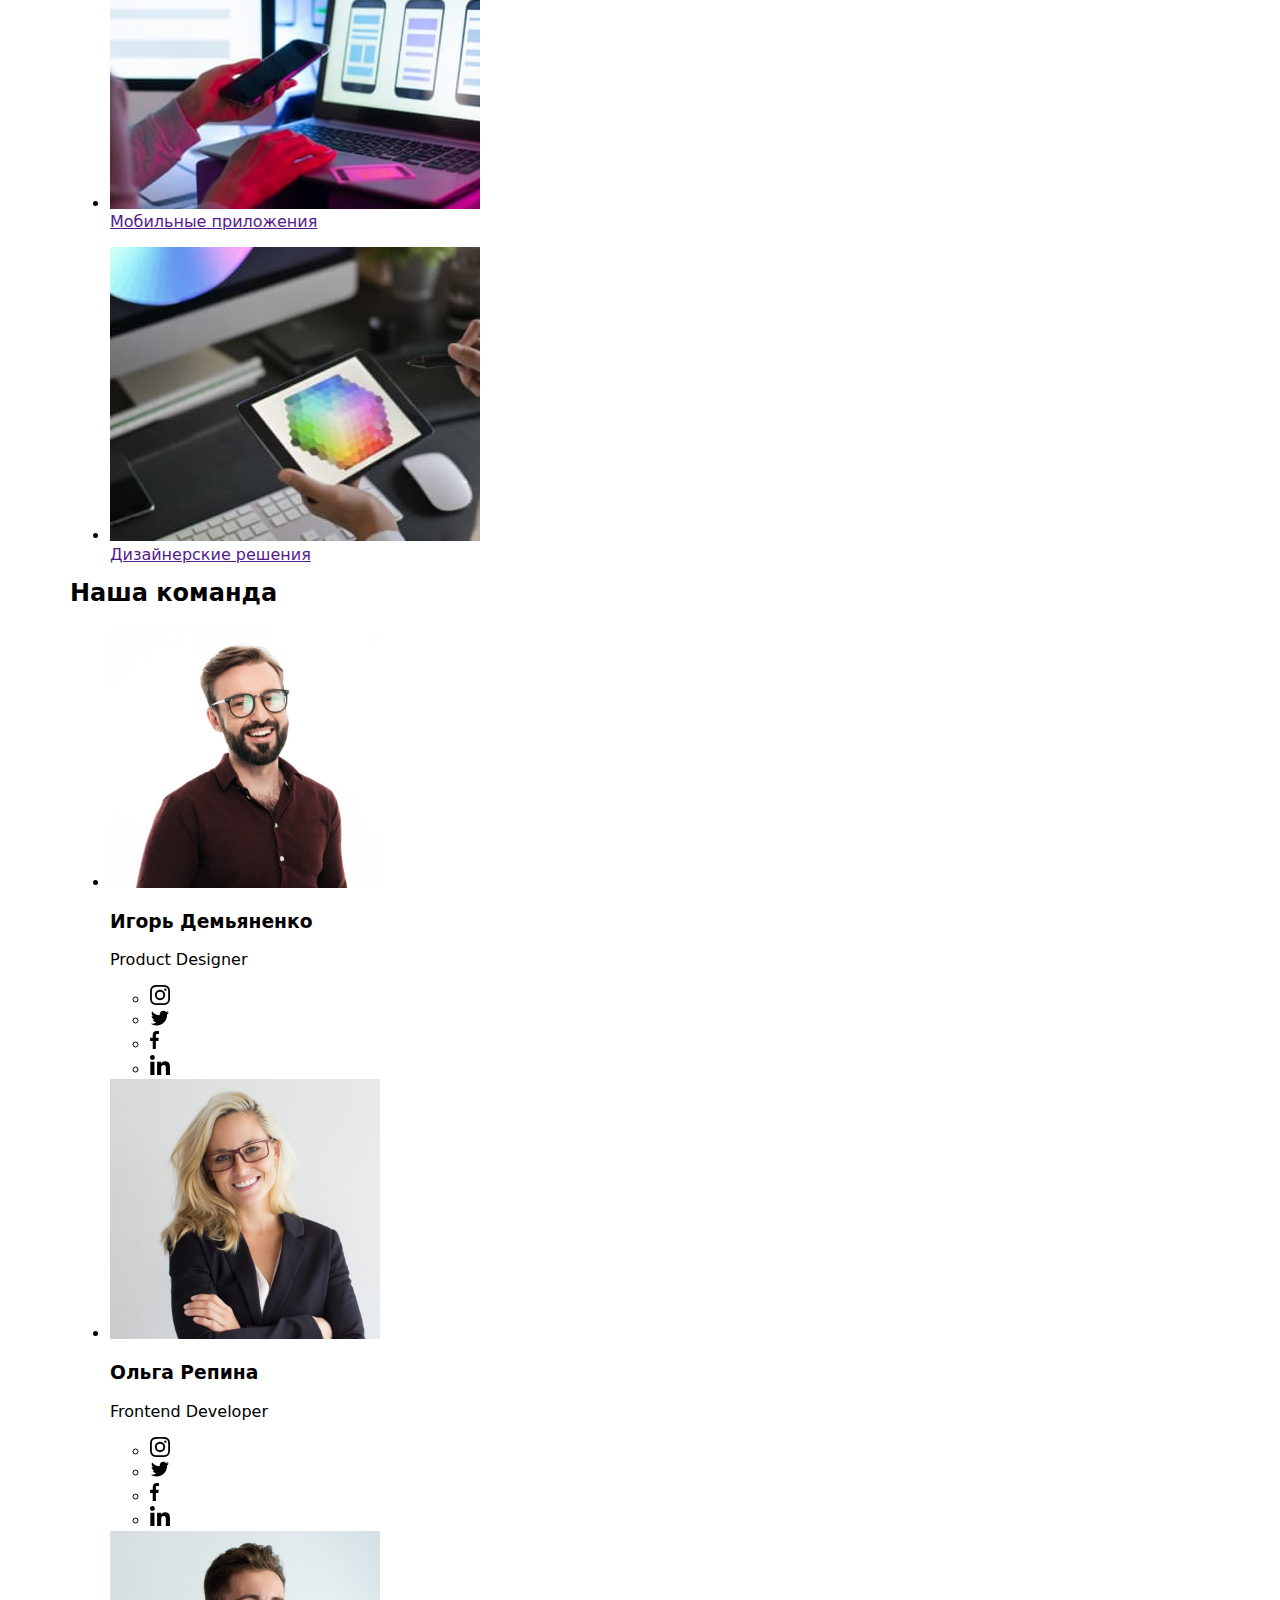
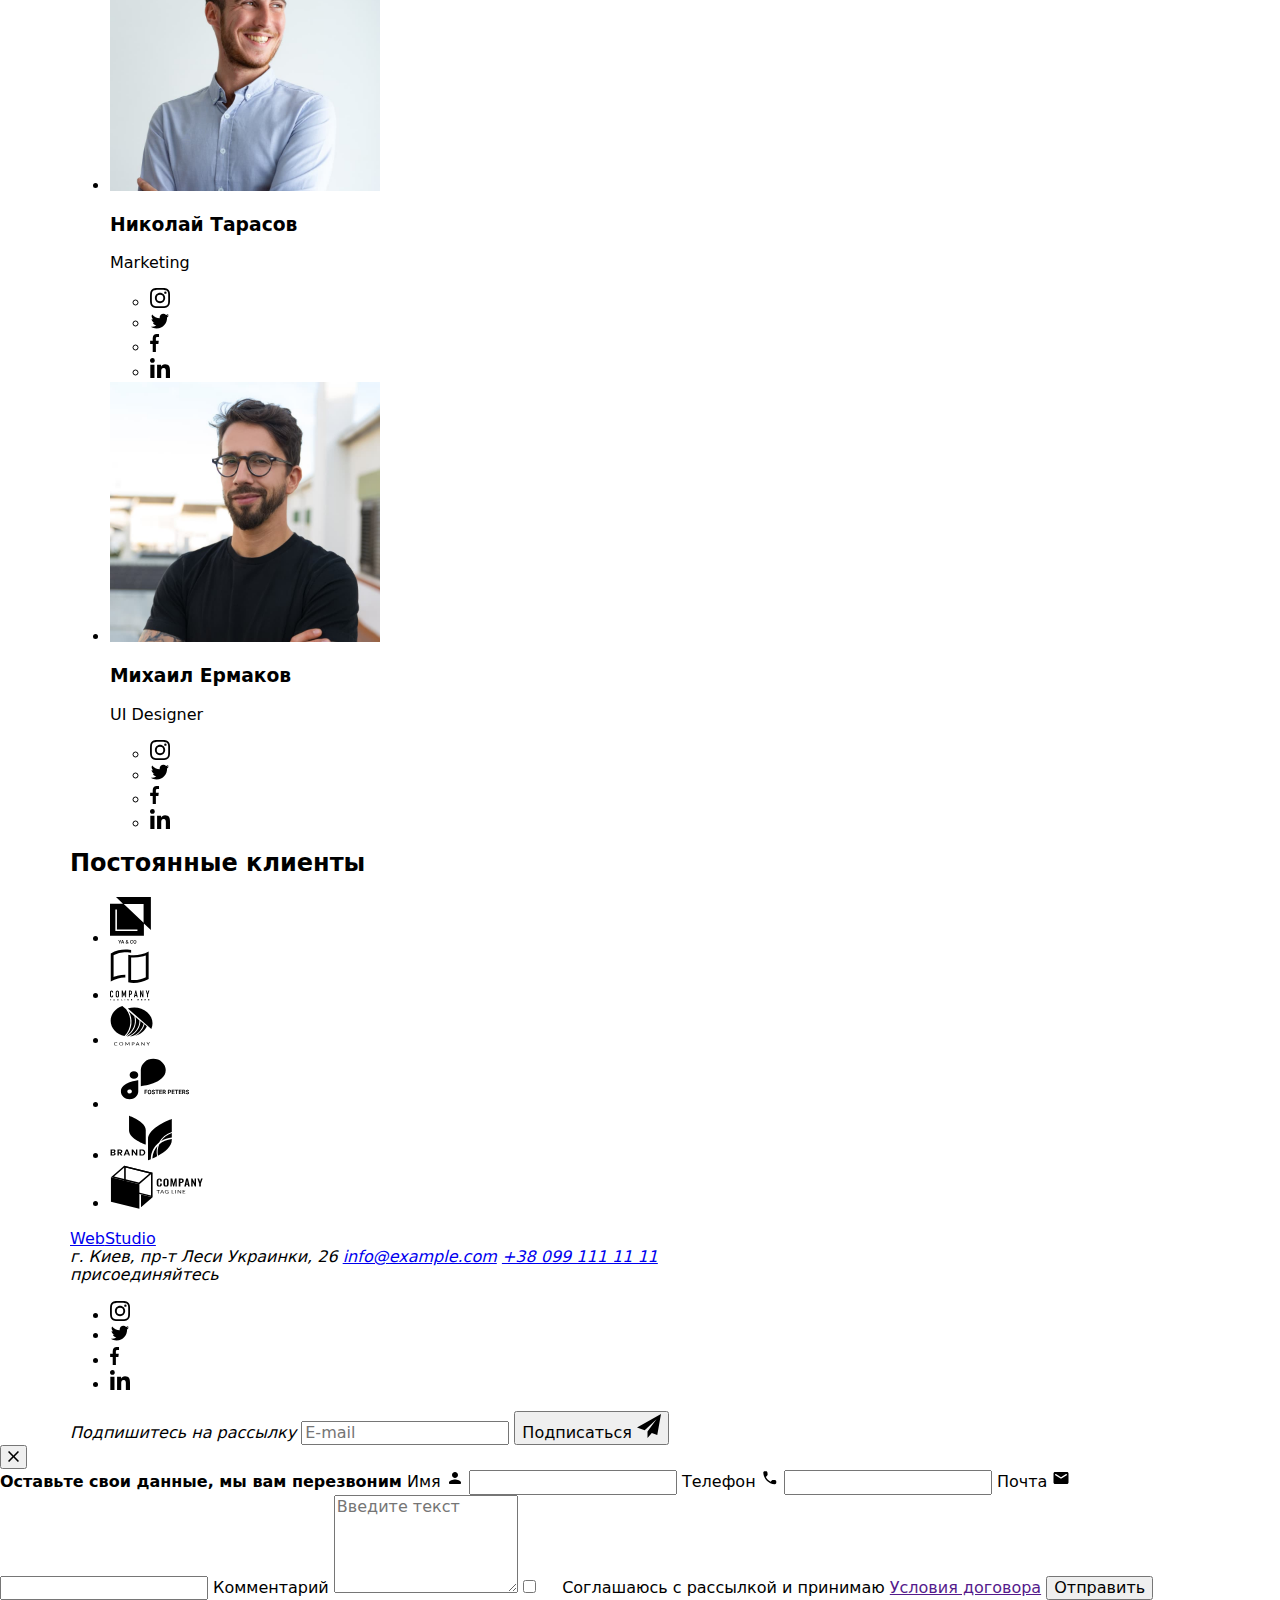
==== commit 9b080dfb: "оформлена секция преимуществ" ====
--- a/index.html
+++ b/index.html
@@ -9,13 +9,7 @@
       href="https://fonts.googleapis.com/css2?family=Raleway:wght@700&family=Roboto:wght@400;500;700;900&display=swap"
       rel="stylesheet"
     />
-    <!-- <link
-      rel="stylesheet"
-      href="https://cdnjs.cloudflare.com/ajax/libs/modern-normalize/1.1.0/modern-normalize.min.css"
-      integrity="sha512-wpPYUAdjBVSE4KJnH1VR1HeZfpl1ub8YT/NKx4PuQ5NmX2tKuGu6U/JRp5y+Y8XG2tV+wKQpNHVUX03MfMFn9Q=="
-      crossorigin="anonymous"
-      referrerpolicy="no-referrer"
-    /> -->
+   
     <link rel="stylesheet" href="./css/main.min.css" />
   </head>
   <body>
@@ -60,63 +54,63 @@
 
     <main>
       <!--Герой-->
-      <section class="hiro">
-        <h1 class="hiro-title">Эффективные решения для вашего бизнеса</h1>
-        <button class="hiro-button" data-modal-open type="button">Заказать услугу</button>
+      <section class="hiro-section">
+        <h1 class="hiro-section__title">Эффективные решения для вашего бизнеса</h1>
+        <button class="hiro-section__button" data-modal-open type="button">Заказать услугу</button>
       </section>
 
       <!--Секция преимуществ-->
 
-      <section class="advantage">
+      <section class="advantage-section">
         <div class="container">
-          <h2 class="visually-hidden">Наши преимущества</h2>
-
-          <ul class="advantage-list common">
-            <li class="subtitle">
-              <div class="common advantage-icon">
+          <h2 class="advantage-section__title">Наши преимущества</h2>
+
+          <ul class="advantage-list">
+            <li class="advantage-list__item">
+              <div class="advantage-list__icon ">
                 <svg width="66px" height="70px">
                   <use class="antenna" href="./images/sprite.svg#icon-antenna"></use>
                 </svg>
               </div>
-              <h3 class="title">Внимание к деталям</h3>
-
-              <p class="advantage-text">
+              <h3 class="advantage-list__title">Внимание к деталям</h3>
+
+              <p class="advantage-list__text">
                 Идейные соображения, а также начало повседневной работы по формированию позиции.
               </p>
             </li>
-            <li class="subtitle">
-              <div class="common advantage-icon">
+            <li class="advantage-list__item">
+              <div class="advantage-list__icon">
                 <svg width="70px" height="70px">
                   <use class="clock" href="./images/sprite.svg#icon-clock"></use>
                 </svg>
               </div>
-              <h3 class="title">Пунктуальность</h3>
-
-              <p class="advantage-text">
+              <h3 class="advantage-list__title">Пунктуальность</h3>
+
+              <p class="advantage-list__text">
                 Задача организации, в особенности же рамки и место обучения кадров влечет за собой.
               </p>
             </li>
-            <li class="subtitle">
-              <div class="common advantage-icon">
+            <li class="advantage-list__item">
+              <div class="advantage-list__icon">
                 <svg width="70px" height="70px">
                   <use class="computer" href="./images/sprite.svg#icon-computer"></use>
                 </svg>
               </div>
-              <h3 class="title">Планирование</h3>
-
-              <p class="advantage-text">
+              <h3 class="advantage-list__title">Планирование</h3>
+
+              <p class="advantage-list__text">
                 Равным образом консультация с широким активом в значительной степени обуславливает.
               </p>
             </li>
-            <li class="subtitle">
-              <div class="common advantage-icon">
+            <li class="advantage-list__item">
+              <div class="advantage-list__icon">
                 <svg width="67px" height="70px">
                   <use class="clock" href="./images/sprite.svg#icon-man"></use>
                 </svg>
               </div>
-              <h3 class="title">Современные технологии</h3>
-
-              <p class="advantage-text">
+              <h3 class="advantage-list__title">Современные технологии</h3>
+
+              <p class="advantage-list__text">
                 Значимость этих проблем настолько очевидна, что реализация плановых заданий.
               </p>
             </li>
--- a/css/main.min.css
+++ b/css/main.min.css
@@ -1 +1 @@
-/*! modern-normalize v1.1.0 | MIT License | https://github.com/sindresorhus/modern-normalize */*,::before,::after{-webkit-box-sizing:border-box;box-sizing:border-box}html{line-height:1.15;-webkit-text-size-adjust:100%;-moz-tab-size:4;-o-tab-size:4;tab-size:4}body{margin:0;font-family:system-ui,-apple-system,"Segoe UI",Roboto,Helvetica,Arial,sans-serif,"Apple Color Emoji","Segoe UI Emoji"}hr{height:0;color:inherit}abbr[title]{-webkit-text-decoration:underline dotted;text-decoration:underline dotted}b,strong{font-weight:bolder}code,kbd,samp,pre{font-family:ui-monospace,SFMono-Regular,Consolas,"Liberation Mono",Menlo,monospace;font-size:1em}small{font-size:80%}sub,sup{font-size:75%;line-height:0;position:relative;vertical-align:baseline}sub{bottom:-0.25em}sup{top:-0.5em}table{text-indent:0;border-color:inherit}button,input,optgroup,select,textarea{font-family:inherit;font-size:100%;line-height:1.15;margin:0}button,select{text-transform:none}button,[type=button],[type=reset],[type=submit]{-webkit-appearance:button}::-moz-focus-inner{border-style:none;padding:0}:-moz-focusring{outline:1px dotted ButtonText}:-moz-ui-invalid{box-shadow:none}legend{padding:0}progress{vertical-align:baseline}::-webkit-inner-spin-button,::-webkit-outer-spin-button{height:auto}[type=search]{-webkit-appearance:textfield;outline-offset:-2px}::-webkit-search-decoration{-webkit-appearance:none}::-webkit-file-upload-button{-webkit-appearance:button;font:inherit}summary{display:list-item}.header-contact,.header__list{list-style:none;padding-left:0;margin:0}.header-contact__link,.header__link{text-decoration:none;color:inherit}.container{width:1170px;padding:0 15px;margin:0 auto}.logo{font-family:"Raleway";font-style:normal;font-weight:700;font-size:26px;line-height:1.19;letter-spacing:.03em;text-decoration:none;color:#2196f3}.header-contact__link,.header__link{font-family:"Roboto";font-style:normal;font-weight:500;font-size:14px;line-height:1.14;letter-spacing:.02em}.header{border-bottom:1px solid #ececec}.container--flex{display:-webkit-box;display:-ms-flexbox;display:flex;-webkit-box-pack:justify;-ms-flex-pack:justify;justify-content:space-between;-webkit-box-align:center;-ms-flex-align:center;align-items:center}.header__nav{display:-webkit-box;display:-ms-flexbox;display:flex;-webkit-box-pack:center;-ms-flex-pack:center;justify-content:center;-webkit-box-align:center;-ms-flex-align:center;align-items:center}.logo{padding-top:24px;padding-bottom:25px}.logo .logo__half{color:#000}.header__list{display:-webkit-box;display:-ms-flexbox;display:flex;-webkit-box-pack:center;-ms-flex-pack:center;justify-content:center;-webkit-box-align:center;-ms-flex-align:center;align-items:center;margin-left:93px}.header__item:not(:last-child){margin-right:50px}.header__link{padding-top:32px;padding-bottom:32px;color:#212121}.header__link--current{position:relative}.header__link--current::after{position:absolute;display:block;bottom:-1px;content:" ";width:100%;height:4px;background-color:#2196f3;border-radius:2px}.header__link:hover,.header__link:focus{color:#2196f3}.header-contact{display:-webkit-box;display:-ms-flexbox;display:flex;-webkit-box-pack:center;-ms-flex-pack:center;justify-content:center;-webkit-box-align:center;-ms-flex-align:center;align-items:center}.header-contact__link{display:-webkit-box;display:-ms-flexbox;display:flex;-webkit-box-pack:center;-ms-flex-pack:center;justify-content:center;-webkit-box-align:center;-ms-flex-align:center;align-items:center;color:#757575}.header-contact__link:hover,.header-contact__link:focus{color:#2196f3}.header-contact__icone{fill:currentColor;margin-right:10px}.header-contact__item:not(:last-child){margin-right:30px}/*# sourceMappingURL=main.min.css.map */+/*! modern-normalize v1.1.0 | MIT License | https://github.com/sindresorhus/modern-normalize */*,::before,::after{-webkit-box-sizing:border-box;box-sizing:border-box}html{line-height:1.15;-webkit-text-size-adjust:100%;-moz-tab-size:4;-o-tab-size:4;tab-size:4}body{margin:0;font-family:system-ui,-apple-system,"Segoe UI",Roboto,Helvetica,Arial,sans-serif,"Apple Color Emoji","Segoe UI Emoji"}hr{height:0;color:inherit}abbr[title]{-webkit-text-decoration:underline dotted;text-decoration:underline dotted}b,strong{font-weight:bolder}code,kbd,samp,pre{font-family:ui-monospace,SFMono-Regular,Consolas,"Liberation Mono",Menlo,monospace;font-size:1em}small{font-size:80%}sub,sup{font-size:75%;line-height:0;position:relative;vertical-align:baseline}sub{bottom:-0.25em}sup{top:-0.5em}table{text-indent:0;border-color:inherit}button,input,optgroup,select,textarea{font-family:inherit;font-size:100%;line-height:1.15;margin:0}button,select{text-transform:none}button,[type=button],[type=reset],[type=submit]{-webkit-appearance:button}::-moz-focus-inner{border-style:none;padding:0}:-moz-focusring{outline:1px dotted ButtonText}:-moz-ui-invalid{box-shadow:none}legend{padding:0}progress{vertical-align:baseline}::-webkit-inner-spin-button,::-webkit-outer-spin-button{height:auto}[type=search]{-webkit-appearance:textfield;outline-offset:-2px}::-webkit-search-decoration{-webkit-appearance:none}::-webkit-file-upload-button{-webkit-appearance:button;font:inherit}summary{display:list-item}h1,h2,h2,h4,h5,h6,p{margin-top:0}.advantage-section__title{position:absolute;width:1px;height:1px;margin:-1px;border:0;padding:0;white-space:nowrap;-webkit-clip-path:inset(100%);clip-path:inset(100%);clip:rect(0 0 0 0);overflow:hidden}.advantage-list,.header-contact,.header__list{list-style:none;padding-left:0;margin:0}.header-contact__link,.header__link{text-decoration:none;color:inherit}.container{width:1170px;padding:0 15px;margin:0 auto}.logo{font-family:"Raleway",sans-serif;font-style:normal;font-weight:700;font-size:26px;line-height:1.19;letter-spacing:.03em;text-decoration:none;color:#2196f3}.header-contact__link,.header__link{font-family:"Roboto" sans-serif;font-style:normal;font-weight:500;font-size:14px;line-height:1.14;letter-spacing:.02em}.header-contact__link,.header__link{-webkit-transition:color 250ms cubic-bezier(0.4, 0, 0.2, 1);transition:color 250ms cubic-bezier(0.4, 0, 0.2, 1)}.hiro-section__button{-webkit-transition:background-color 250ms cubic-bezier(0.4, 0, 0.2, 1);transition:background-color 250ms cubic-bezier(0.4, 0, 0.2, 1)}.header{border-bottom:1px solid #ececec}.container--flex{display:-webkit-box;display:-ms-flexbox;display:flex;-webkit-box-pack:justify;-ms-flex-pack:justify;justify-content:space-between;-webkit-box-align:center;-ms-flex-align:center;align-items:center}.header__nav{display:-webkit-box;display:-ms-flexbox;display:flex;-webkit-box-pack:center;-ms-flex-pack:center;justify-content:center;-webkit-box-align:center;-ms-flex-align:center;align-items:center}.logo{padding-top:24px;padding-bottom:25px}.logo__half{color:#000}.header__list{display:-webkit-box;display:-ms-flexbox;display:flex;-webkit-box-pack:center;-ms-flex-pack:center;justify-content:center;-webkit-box-align:center;-ms-flex-align:center;align-items:center;margin-left:93px}.header__item:not(:last-child){margin-right:50px}.header__link{padding-top:32px;padding-bottom:32px;color:#212121}.header__link--current{position:relative}.header__link--current::after{position:absolute;display:block;bottom:1px;content:" ";width:100%;height:4px;background-color:#2196f3;border-radius:2px}.header__link:hover,.header__link:focus{color:#2196f3}.header-contact{display:-webkit-box;display:-ms-flexbox;display:flex;-webkit-box-pack:center;-ms-flex-pack:center;justify-content:center;-webkit-box-align:center;-ms-flex-align:center;align-items:center}.header-contact__link{display:-webkit-box;display:-ms-flexbox;display:flex;-webkit-box-pack:center;-ms-flex-pack:center;justify-content:center;-webkit-box-align:center;-ms-flex-align:center;align-items:center;color:#757575}.header-contact__link:hover,.header-contact__link:focus{color:#2196f3}.header-contact__icone{fill:currentColor;margin-right:10px}.header-contact__item:not(:last-child){margin-right:30px}.hiro-section{text-align:center;padding-top:200px;padding-bottom:200px;height:600px;max-width:1600px;margin-left:auto;margin-right:auto;background-color:#2f303a;background-image:-webkit-gradient(linear, left top, left bottom, from(rgba(47, 48, 58, 0.4)), to(rgba(47, 48, 58, 0.4))),url(../images/hiro.jpg);background-image:linear-gradient(rgba(47, 48, 58, 0.4), rgba(47, 48, 58, 0.4)),url(../images/hiro.jpg);background-repeat:no-repeat;background-size:cover;background-position:50% 50%}.hiro-section__title{color:#fff;font-family:"Roboto";font-style:normal;font-weight:900;font-size:44px;line-height:1.36;letter-spacing:.06em;text-transform:uppercase;max-width:696px;margin-bottom:30px;margin-right:auto;margin-left:auto}.hiro-section__button{padding:10px 32px;min-width:200px;border-radius:4px;display:inline-block;color:#fff;background-color:#2196f3;font-family:"Roboto";font-style:normal;font-weight:700;font-size:16px;line-height:1.9;letter-spacing:.06em;cursor:pointer;border-color:rgba(0,0,0,0)}.hiro-section__button:hover,.hiro-section__button:focus{background-color:#188ce8}.advantage-section{padding-top:94px;padding-bottom:94px}.advantage-list{display:-webkit-box;display:-ms-flexbox;display:flex;-webkit-box-pack:center;-ms-flex-pack:center;justify-content:center;-webkit-box-align:center;-ms-flex-align:center;align-items:center;margin-right:-30px}.advantage-list__icon{display:-webkit-box;display:-ms-flexbox;display:flex;-webkit-box-pack:center;-ms-flex-pack:center;justify-content:center;-webkit-box-align:center;-ms-flex-align:center;align-items:center;width:270px;height:120px;margin-bottom:30px;border-radius:4px;background-color:#f5f4fa}.advantage-list__title{font-family:"Roboto",sans-serif;font-style:normal;font-weight:700;font-size:14px;line-height:1.14;letter-spacing:.03em;text-transform:uppercase;color:#212121}.advantage-list__text{font-family:"Roboto",sans-serif;font-style:normal;font-weight:400;font-size:14px;line-height:1.7;letter-spacing:.03em;color:#757575}.advantage-list__item{-ms-flex-preferred-size:calc(25% - 30px);flex-basis:calc(25% - 30px);margin-right:30px}/*# sourceMappingURL=main.min.css.map */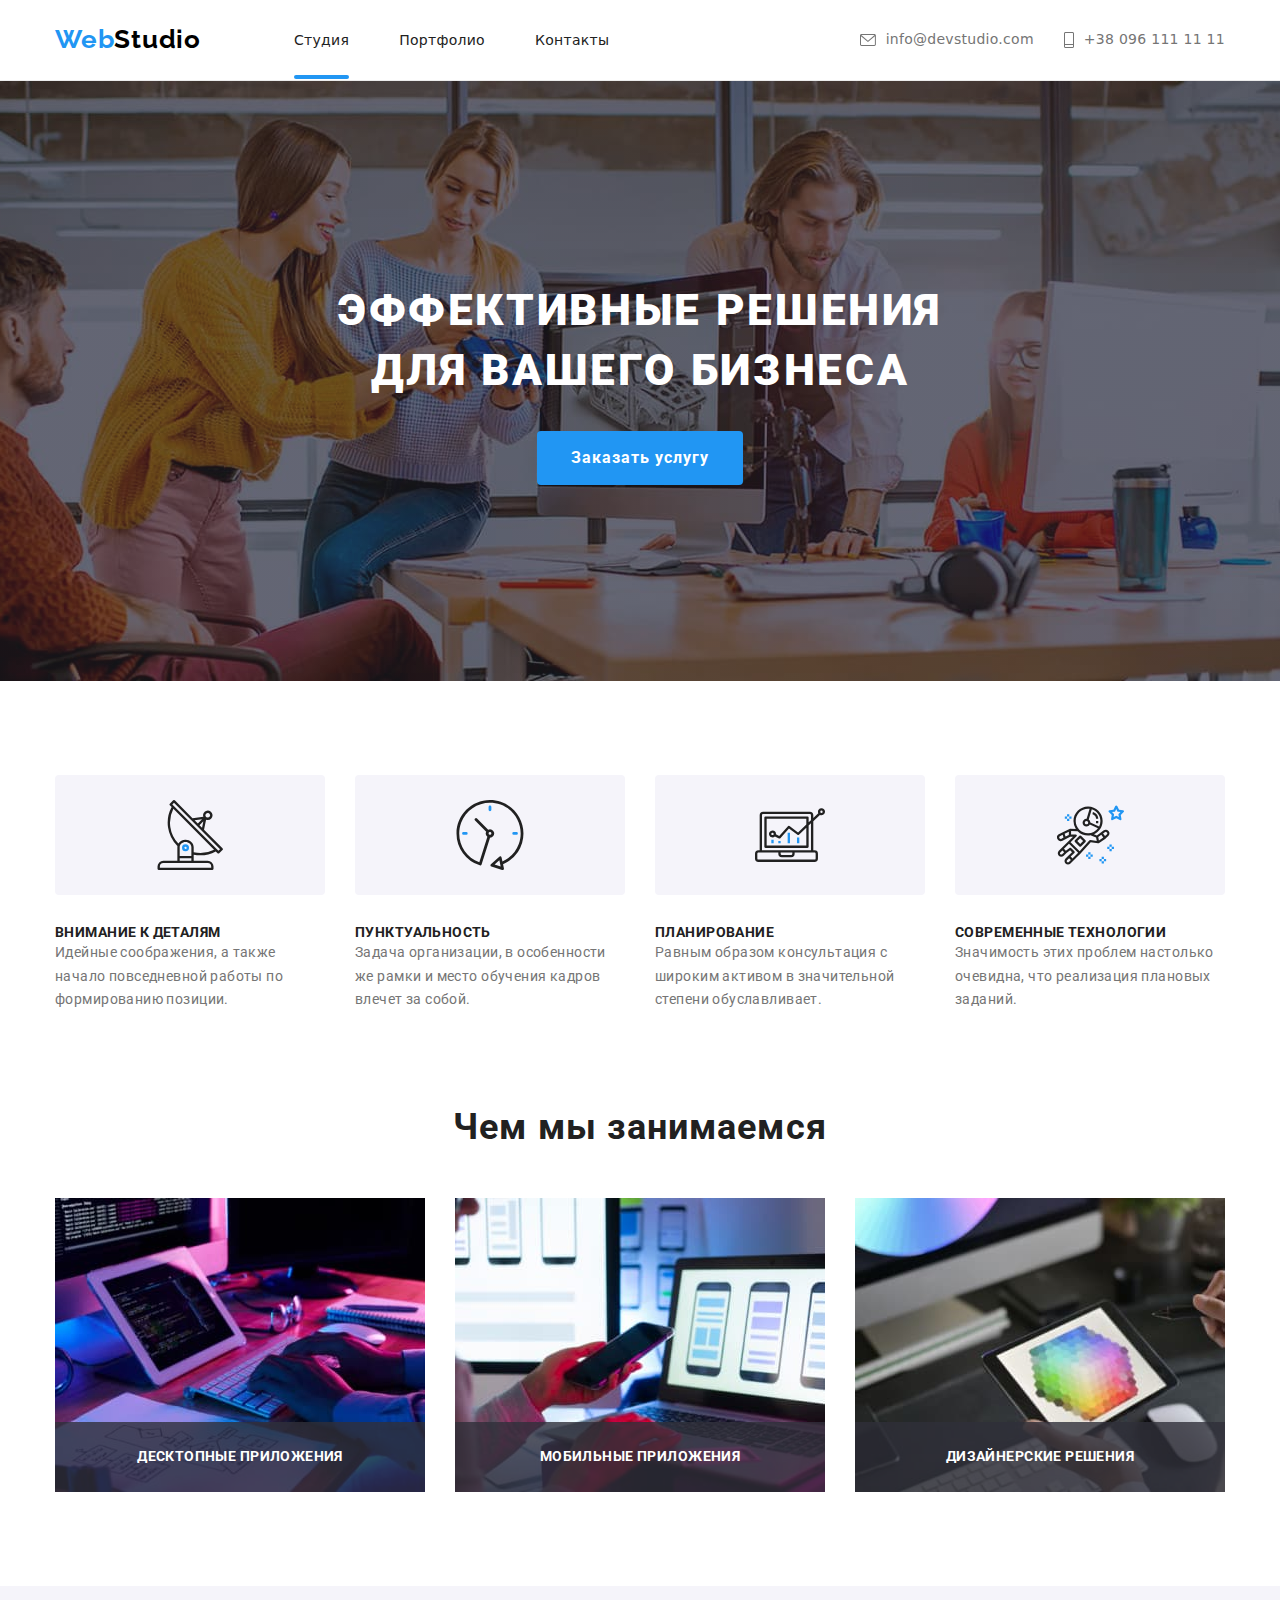
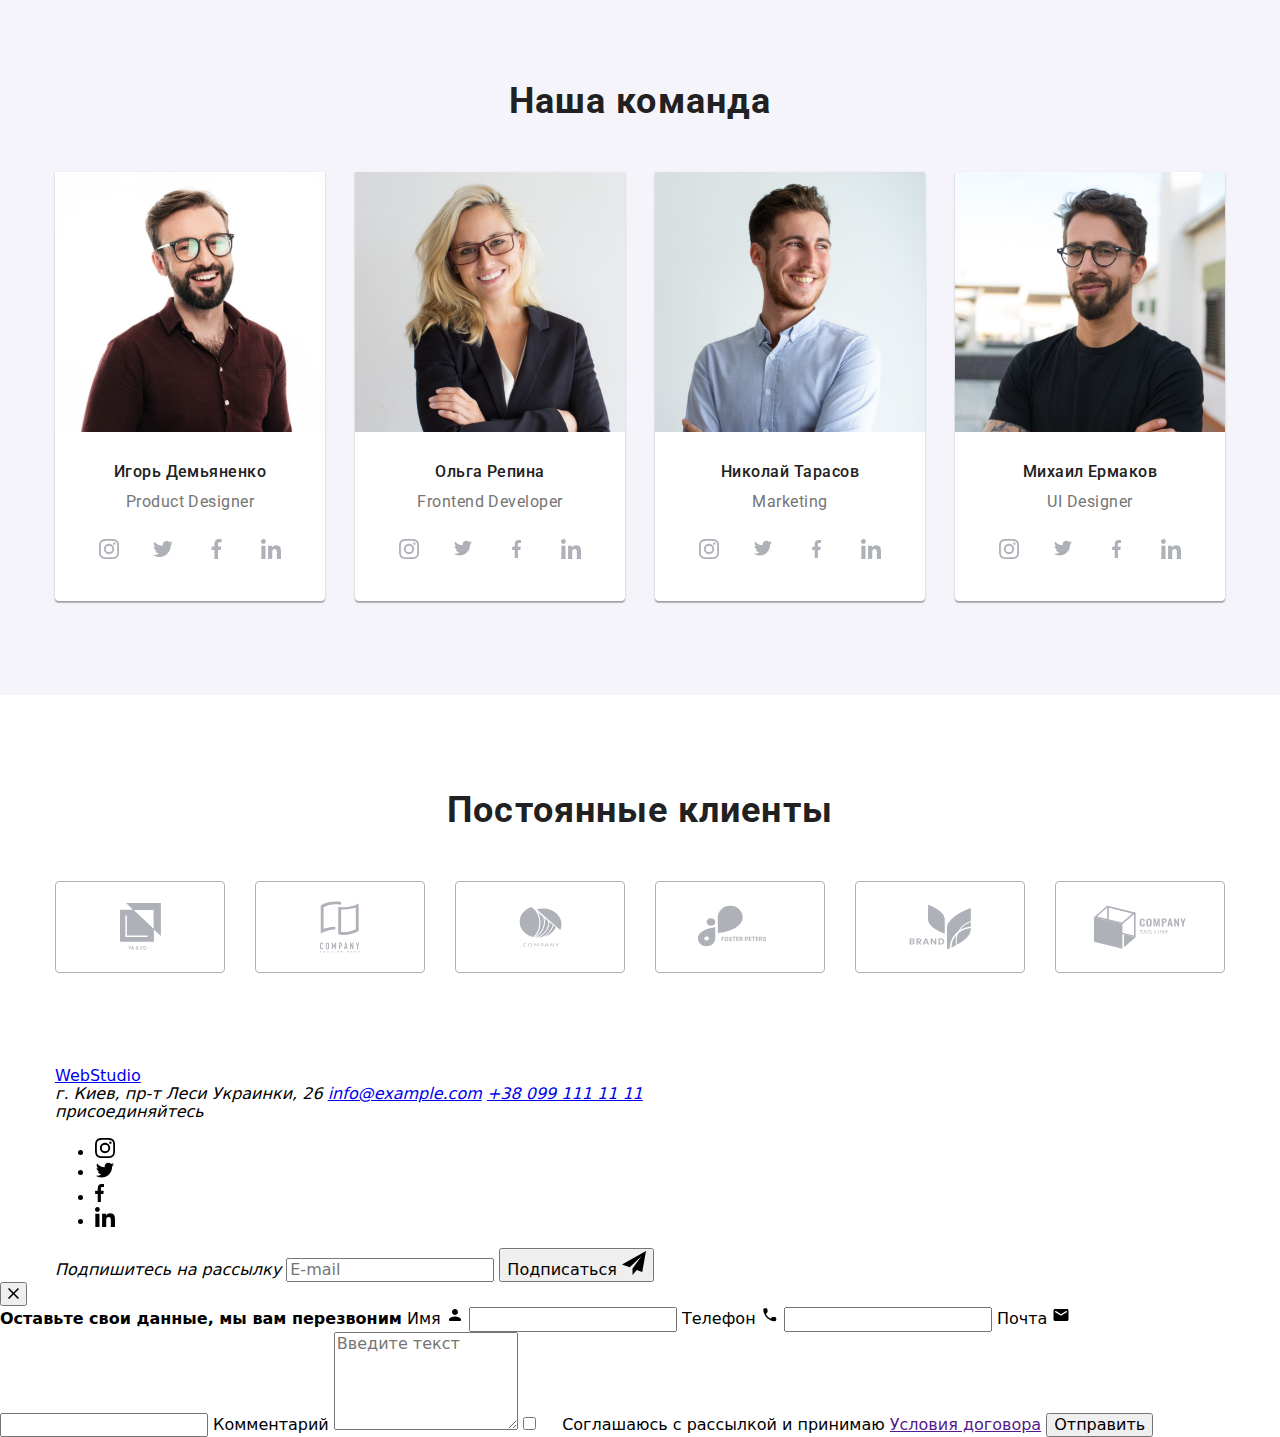
==== commit 21240bb2: "оформленно секцию примеров и о нашей команде" ====
--- a/index.html
+++ b/index.html
@@ -34,7 +34,7 @@
         <ul class="header-contact ">
           <li class="header-contact__item">
             <a class="header-contact__link" href="mailto:info@devstudio.com">
-              <svg class="header-contact__icone" width="16px" height="12px">
+              <svg class="header-contact__icone" aria-hidden="true" width="16px" height="12px">
                 <use href="./images/sprite.svg#icon-mail"></use>
               </svg>
               info@devstudio.com
@@ -42,7 +42,7 @@
           </li>
           <li class="header-contact__item">
             <a class="header-contact__link" href="tel:+380961111111">
-              <svg class="header-contact__icone" width="10" height="16px">
+              <svg class="header-contact__icone" aria-hidden="true" width="10" height="16px">
                 <use href="./images/sprite.svg#icon-phone"></use>
               </svg>
               +38 096 111 11 11
@@ -68,7 +68,7 @@
           <ul class="advantage-list">
             <li class="advantage-list__item">
               <div class="advantage-list__icon ">
-                <svg width="66px" height="70px">
+                <svg width="66px" height="70px" aria-hidden="true">
                   <use class="antenna" href="./images/sprite.svg#icon-antenna"></use>
                 </svg>
               </div>
@@ -80,7 +80,7 @@
             </li>
             <li class="advantage-list__item">
               <div class="advantage-list__icon">
-                <svg width="70px" height="70px">
+                <svg width="70px" height="70px" aria-hidden="true">
                   <use class="clock" href="./images/sprite.svg#icon-clock"></use>
                 </svg>
               </div>
@@ -92,7 +92,7 @@
             </li>
             <li class="advantage-list__item">
               <div class="advantage-list__icon">
-                <svg width="70px" height="70px">
+                <svg width="70px" height="70px" aria-hidden="true">
                   <use class="computer" href="./images/sprite.svg#icon-computer"></use>
                 </svg>
               </div>
@@ -104,7 +104,7 @@
             </li>
             <li class="advantage-list__item">
               <div class="advantage-list__icon">
-                <svg width="67px" height="70px">
+                <svg width="67px" height="70px" aria-hidden="true">
                   <use class="clock" href="./images/sprite.svg#icon-man"></use>
                 </svg>
               </div>
@@ -120,39 +120,39 @@
 
       <!--примеры-->
 
-      <section class="examples">
+      <section class="examples-section">
         <div class="container">
-          <h2 class="examples-title">Чем мы занимаемся</h2>
-          <ul class="examples-list common">
-            <li class="subtitle">
-              <a href=""
-                ><div class="examples-posision">
+          <h2 class="examples-section__title">Чем мы занимаемся</h2>
+          <ul class="examples-list">
+            <li class="examples-list__item">
+              <a class="examples-list__link" href=""
+                ><div class="examples-list__visual">
                   <img src="./images/img.jpg" width="370" alt="написание программы" />
-                  <p class="examples-text">Десктопные приложения</p>
+                  <h3 class="examples-list__title">Десктопные приложения</h3>
                 </div></a
               >
             </li>
-            <li class="subtitle">
-              <a href=""
-                ><div class="examples-posision">
+            <li class="examples-list__item">
+              <a class="examples-list__link href=""
+                ><div class="examples-list__visual">
                   <img
                     src="./images/imgg.jpg"
                     width="370"
                     alt="изображение макетов телефонов на ноутбуке"
                   />
-                  <p class="examples-text">Мобильные приложения</p>
+                  <h3 class="examples-list__title">Мобильные приложения</h3>
                 </div></a
               >
             </li>
-            <li class="subtitle">
-              <a href=""
-                ><div class="examples-posision">
+            <li class="examples-list__item">
+              <a class="examples-list__link href=""
+                ><div class="examples-list__visual">
                   <img
                     src="./images/imggg.jpg"
                     width="370"
                     alt="выбор цветовой гаммы на планшете"
                   />
-                  <p class="examples-text">Дизайнерские решения</p>
+                  <h3 class="examples-list__title">Дизайнерские решения</h3>
                 </div></a
               >
             </li>
@@ -161,37 +161,37 @@
       </section>
 
       <!--Секция о нашей команде-->
-      <section class="ourteam">
+      <section class="ourteam-section">
         <div class="container">
-          <h2 class="ourteam-title">Наша команда</h2>
-          <ul class="ourteam-list common">
-            <li class="ourteam-item">
-              <a href=""><img src="./images/nf.jpg" width="270" alt="Игорь Демьяненко" /></a>
-              <div class="carts">
-                <h3 class="title">Игорь Демьяненко</h3>
-                <p class="text">Product Designer</p>
-                <ul class="ourteam-icon common">
-                  <li class="icon-list common">
-                    <a class="icon-link common" href=""
-                      ><svg class="icon-svg" width="20px" height="20px">
+          <h2 class="ourteam-section__title">Наша команда</h2>
+          <ul class="team-list">
+            <li class="team-list__item">
+             <img src="./images/nf.jpg" width="270" alt="Игорь Демьяненко" />
+              <div class="team-list__person">
+                <h3 class="team-list__title">Игорь Демьяненко</h3>
+                <p class="team-list__text">Product Designer</p>
+                <ul class="social">
+                  <li class="social__item">
+                    <a class="social__link" href=""
+                      ><svg class="social__icon" width="20px" height="20px">
                         <use href="./images/sprite.svg#icon-instagram"></use></svg
                     ></a>
                   </li>
-                  <li class="icon-list common">
-                    <a class="icon-link common" href=""
-                      ><svg class="icon-svg" width="20px" height="16.25px">
+                  <li class="social__item">
+                    <a class="social__link" href=""
+                      ><svg class="social__icon" width="20px" height="20px">
                         <use href="./images/sprite.svg#icon-twitter"></use></svg
                     ></a>
                   </li>
-                  <li class="icon-list common">
-                    <a class="icon-link common" href=""
-                      ><svg class="icon-svg" width="10px" height="20px">
+                  <li class="social__item">
+                    <a class="social__link" href=""
+                      ><svg class="social__icon" width="20px" height="20px">
                         <use href="./images/sprite.svg#icon-facebook"></use></svg
                     ></a>
                   </li>
-                  <li class="icon-list common">
-                    <a class="icon-link common" href=""
-                      ><svg class="icon-svg" width="20px" height="20px">
+                  <li class="social__item">
+                    <a class="social__link" href=""
+                      ><svg class="social__icon" width="20px" height="20px">
                         <use href="./images/sprite.svg#icon-linkedin"></use></svg
                     ></a>
                   </li>
@@ -199,33 +199,33 @@
               </div>
             </li>
 
-            <li class="ourteam-item">
-              <a href=""><img src="./images/no.jpg" width="270" alt="Ольга Репина" /></a>
-              <div class="carts">
-                <h3 class="title">Ольга Репина</h3>
-                <p class="text">Frontend Developer</p>
-                <ul class="ourteam-icon common">
-                  <li class="icon-list common">
-                    <a class="icon-link common" href=""
-                      ><svg class="icon-svg" width="20px" height="20px">
+            <li class="team-list__item">
+              <img src="./images/no.jpg" width="270" alt="Ольга Репина" />
+              <div class="team-list__person">
+                <h3 class="team-list__title">Ольга Репина</h3>
+                <p class="team-list__text">Frontend Developer</p>
+                <ul class="social">
+                  <li class="social__item">
+                    <a class="social__link" href=""
+                      ><svg class="social__icon" width="20px" height="20px">
                         <use href="./images/sprite.svg#icon-instagram"></use></svg
                     ></a>
                   </li>
-                  <li class="icon-list common">
-                    <a class="icon-link common" href=""
-                      ><svg class="icon-svg" width="20px" height="16.25px">
+                  <li class="social__item">
+                    <a class="social__link" href=""
+                      ><svg class="social__icon" width="20px" height="16.25px">
                         <use href="./images/sprite.svg#icon-twitter"></use></svg
                     ></a>
                   </li>
-                  <li class="icon-list common">
-                    <a class="icon-link common" href=""
-                      ><svg class="icon-svg" width="10px" height="20px">
+                  <li class="social__item">
+                    <a class="social__link" href=""
+                      ><svg class="social__icon" width="10px" height="20px">
                         <use href="./images/sprite.svg#icon-facebook"></use></svg
                     ></a>
                   </li>
-                  <li class="icon-list common">
-                    <a class="icon-link common" href=""
-                      ><svg class="icon-svg" width="20px" height="20px">
+                  <li class="social__item">
+                    <a class="social__link" href=""
+                      ><svg class="social__icon" width="20px" height="20px">
                         <use href="./images/sprite.svg#icon-linkedin"></use></svg
                     ></a>
                   </li>
@@ -233,33 +233,33 @@
               </div>
             </li>
 
-            <li class="ourteam-item">
-              <a href=""><img src="./images/nt.jpg" width="270" alt="Николай Тарасов" /></a>
-              <div class="carts">
-                <h3 class="title">Николай Тарасов</h3>
-                <p class="text">Marketing</p>
-                <ul class="ourteam-icon common">
-                  <li class="icon-list common">
-                    <a class="icon-link common" href=""
-                      ><svg class="icon-svg" width="20px" height="20px">
+            <li class="team-list__item">
+              <img src="./images/nt.jpg" width="270" alt="Николай Тарасов" />
+              <div class="team-list__person">
+                <h3 class="team-list__title">Николай Тарасов</h3>
+                <p class="team-list__text">Marketing</p>
+                <ul class="social">
+                  <li class="social__item">
+                    <a class="social__link" href=""
+                      ><svg class="social__icon" width="20px" height="20px">
                         <use href="./images/sprite.svg#icon-instagram"></use></svg
                     ></a>
                   </li>
-                  <li class="icon-list common">
-                    <a class="icon-link common" href=""
-                      ><svg class="icon-svg" width="20px" height="16.25px">
+                  <li class="social__item">
+                    <a class="social__link" href=""
+                      ><svg class="social__icon" width="20px" height="16.25px">
                         <use href="./images/sprite.svg#icon-twitter"></use></svg
                     ></a>
                   </li>
-                  <li class="icon-list common">
-                    <a class="icon-link common" href=""
-                      ><svg class="icon-svg" width="10px" height="20px">
+                  <li class="social__item">
+                    <a class="social__link" href=""
+                      ><svg class="social__icon" width="10px" height="20px">
                         <use href="./images/sprite.svg#icon-facebook"></use></svg
                     ></a>
                   </li>
-                  <li class="icon-list common">
-                    <a class="icon-link common" href=""
-                      ><svg class="icon-svg" width="20px" height="20px">
+                  <li class="social__item">
+                    <a class="social__link" href=""
+                      ><svg class="social__icon" width="20px" height="20px">
                         <use href="./images/sprite.svg#icon-linkedin"></use></svg
                     ></a>
                   </li>
@@ -267,33 +267,33 @@
               </div>
             </li>
 
-            <li class="ourteam-item">
-              <a href=""><img src="./images/ntr.jpg" width="270" alt="Михаил Ермаков" /></a>
-              <div class="carts">
-                <h3 class="title">Михаил Ермаков</h3>
-                <p class="text">UI Designer</p>
-                <ul class="ourteam-icon common">
-                  <li class="icon-list common">
-                    <a class="icon-link common" href=""
-                      ><svg class="icon-svg" width="20px" height="20px">
+            <li class="team-list__item">
+             <img src="./images/ntr.jpg" width="270" alt="Михаил Ермаков" />
+              <div class="team-list__person">
+                <h3 class="team-list__title">Михаил Ермаков</h3>
+                <p class="team-list__text">UI Designer</p>
+                <ul class="social">
+                  <li class="social__item">
+                    <a class="social__link" href=""
+                      ><svg class="social__icon" width="20px" height="20px">
                         <use href="./images/sprite.svg#icon-instagram"></use></svg
                     ></a>
                   </li>
-                  <li class="icon-list common">
-                    <a class="icon-link common" href=""
-                      ><svg class="icon-svg" width="20px" height="16.25px">
+                  <li class="social__item">
+                    <a class="social__link" href=""
+                      ><svg class="social__icon" width="20px" height="16.25px">
                         <use href="./images/sprite.svg#icon-twitter"></use></svg
                     ></a>
                   </li>
-                  <li class="icon-list common">
-                    <a class="icon-link common" href=""
-                      ><svg class="icon-svg" width="10px" height="20px">
+                  <li class="social__item">
+                    <a class="social__link" href=""
+                      ><svg class="social__icon" width="10px" height="20px">
                         <use href="./images/sprite.svg#icon-facebook"></use></svg
                     ></a>
                   </li>
-                  <li class="icon-list common">
-                    <a class="icon-link common" href=""
-                      ><svg class="icon-svg" width="20px" height="20px">
+                  <li class="social__item">
+                    <a class="social__link" href=""
+                      ><svg class="social__icon" width="20px" height="20px">
                         <use href="./images/sprite.svg#icon-linkedin"></use></svg
                     ></a>
                   </li>
@@ -306,44 +306,44 @@
 
       <!-- Постоянные клиенты -->
 
-      <section class="clients">
+      <section class="clients-section">
         <div class="container">
-          <h2 class="clients-title">Постоянные клиенты</h2>
-          <ul class="clients-icon common">
-            <li class="clients-list common">
-              <a class="clients-link common" href="">
-                <svg class="clients-svg" width="41px" height="47px">
+          <h2 class="clients-section__title">Постоянные клиенты</h2>
+          <ul class="clients-list">
+            <li class="clients-list__item">
+              <a class="clients-list__link" href="">
+                <svg class="clients-list__logo" width="41px" height="47px">
                   <use href="./images/sprite.svg#icon-logo1"></use>
                 </svg>
               </a>
             </li>
-            <li class="clients-list common">
-              <a class="clients-link common" href=""
-                ><svg class="clients-svg" width="40px" height="52px">
+            <li class="clients-list__item">
+              <a class="clients-list__link" href=""
+                ><svg class="clients-list__logo" width="40px" height="52px">
                   <use href="./images/sprite.svg#icon-logo2"></use></svg
               ></a>
             </li>
-            <li class="clients-list common">
-              <a class="clients-link common" href=""
-                ><svg class="clients-svg" width="43px" height="41px">
+            <li class="clients-list__item">
+              <a class="clients-list__link" href=""
+                ><svg class="clients-list__logo" width="43px" height="41px">
                   <use href="./images/sprite.svg#icon-logo3"></use></svg
               ></a>
             </li>
-            <li class="clients-list common">
-              <a class="clients-link common" href=""
-                ><svg class="clients-svg" width="106px" height="60px">
+            <li class="clients-list__item">
+              <a class="clients-list__link" href=""
+                ><svg class="clients-list__logo" width="106px" height="60px">
                   <use href="./images/sprite.svg#icon-Logo4"></use></svg
               ></a>
             </li>
-            <li class="clients-list common">
-              <a class="clients-link common" href=""
-                ><svg class="clients-svg" width="63px" height="46px">
+            <li class="clients-list__item">
+              <a class="clients-list__link" href=""
+                ><svg class="clients-list__logo" width="63px" height="46px">
                   <use href="./images/sprite.svg#icon-logo5"></use></svg
               ></a>
             </li>
-            <li class="clients-list common">
-              <a class="clients-link common" href=""
-                ><svg class="clients-svg" width="94px" height="44px">
+            <li class="clients-list__item">
+              <a class="clients-list__link" href=""
+                ><svg class="clients-list__logo" width="94px" height="44px">
                   <use href="./images/sprite.svg#icon-logo6"></use></svg
               ></a>
             </li>
--- a/css/main.min.css
+++ b/css/main.min.css
@@ -1 +1 @@
-/*! modern-normalize v1.1.0 | MIT License | https://github.com/sindresorhus/modern-normalize */*,::before,::after{-webkit-box-sizing:border-box;box-sizing:border-box}html{line-height:1.15;-webkit-text-size-adjust:100%;-moz-tab-size:4;-o-tab-size:4;tab-size:4}body{margin:0;font-family:system-ui,-apple-system,"Segoe UI",Roboto,Helvetica,Arial,sans-serif,"Apple Color Emoji","Segoe UI Emoji"}hr{height:0;color:inherit}abbr[title]{-webkit-text-decoration:underline dotted;text-decoration:underline dotted}b,strong{font-weight:bolder}code,kbd,samp,pre{font-family:ui-monospace,SFMono-Regular,Consolas,"Liberation Mono",Menlo,monospace;font-size:1em}small{font-size:80%}sub,sup{font-size:75%;line-height:0;position:relative;vertical-align:baseline}sub{bottom:-0.25em}sup{top:-0.5em}table{text-indent:0;border-color:inherit}button,input,optgroup,select,textarea{font-family:inherit;font-size:100%;line-height:1.15;margin:0}button,select{text-transform:none}button,[type=button],[type=reset],[type=submit]{-webkit-appearance:button}::-moz-focus-inner{border-style:none;padding:0}:-moz-focusring{outline:1px dotted ButtonText}:-moz-ui-invalid{box-shadow:none}legend{padding:0}progress{vertical-align:baseline}::-webkit-inner-spin-button,::-webkit-outer-spin-button{height:auto}[type=search]{-webkit-appearance:textfield;outline-offset:-2px}::-webkit-search-decoration{-webkit-appearance:none}::-webkit-file-upload-button{-webkit-appearance:button;font:inherit}summary{display:list-item}h1,h2,h2,h4,h5,h6,p{margin-top:0}.advantage-section__title{position:absolute;width:1px;height:1px;margin:-1px;border:0;padding:0;white-space:nowrap;-webkit-clip-path:inset(100%);clip-path:inset(100%);clip:rect(0 0 0 0);overflow:hidden}.advantage-list,.header-contact,.header__list{list-style:none;padding-left:0;margin:0}.header-contact__link,.header__link{text-decoration:none;color:inherit}.container{width:1170px;padding:0 15px;margin:0 auto}.logo{font-family:"Raleway",sans-serif;font-style:normal;font-weight:700;font-size:26px;line-height:1.19;letter-spacing:.03em;text-decoration:none;color:#2196f3}.header-contact__link,.header__link{font-family:"Roboto" sans-serif;font-style:normal;font-weight:500;font-size:14px;line-height:1.14;letter-spacing:.02em}.header-contact__link,.header__link{-webkit-transition:color 250ms cubic-bezier(0.4, 0, 0.2, 1);transition:color 250ms cubic-bezier(0.4, 0, 0.2, 1)}.hiro-section__button{-webkit-transition:background-color 250ms cubic-bezier(0.4, 0, 0.2, 1);transition:background-color 250ms cubic-bezier(0.4, 0, 0.2, 1)}.header{border-bottom:1px solid #ececec}.container--flex{display:-webkit-box;display:-ms-flexbox;display:flex;-webkit-box-pack:justify;-ms-flex-pack:justify;justify-content:space-between;-webkit-box-align:center;-ms-flex-align:center;align-items:center}.header__nav{display:-webkit-box;display:-ms-flexbox;display:flex;-webkit-box-pack:center;-ms-flex-pack:center;justify-content:center;-webkit-box-align:center;-ms-flex-align:center;align-items:center}.logo{padding-top:24px;padding-bottom:25px}.logo__half{color:#000}.header__list{display:-webkit-box;display:-ms-flexbox;display:flex;-webkit-box-pack:center;-ms-flex-pack:center;justify-content:center;-webkit-box-align:center;-ms-flex-align:center;align-items:center;margin-left:93px}.header__item:not(:last-child){margin-right:50px}.header__link{padding-top:32px;padding-bottom:32px;color:#212121}.header__link--current{position:relative}.header__link--current::after{position:absolute;display:block;bottom:1px;content:" ";width:100%;height:4px;background-color:#2196f3;border-radius:2px}.header__link:hover,.header__link:focus{color:#2196f3}.header-contact{display:-webkit-box;display:-ms-flexbox;display:flex;-webkit-box-pack:center;-ms-flex-pack:center;justify-content:center;-webkit-box-align:center;-ms-flex-align:center;align-items:center}.header-contact__link{display:-webkit-box;display:-ms-flexbox;display:flex;-webkit-box-pack:center;-ms-flex-pack:center;justify-content:center;-webkit-box-align:center;-ms-flex-align:center;align-items:center;color:#757575}.header-contact__link:hover,.header-contact__link:focus{color:#2196f3}.header-contact__icone{fill:currentColor;margin-right:10px}.header-contact__item:not(:last-child){margin-right:30px}.hiro-section{text-align:center;padding-top:200px;padding-bottom:200px;height:600px;max-width:1600px;margin-left:auto;margin-right:auto;background-color:#2f303a;background-image:-webkit-gradient(linear, left top, left bottom, from(rgba(47, 48, 58, 0.4)), to(rgba(47, 48, 58, 0.4))),url(../images/hiro.jpg);background-image:linear-gradient(rgba(47, 48, 58, 0.4), rgba(47, 48, 58, 0.4)),url(../images/hiro.jpg);background-repeat:no-repeat;background-size:cover;background-position:50% 50%}.hiro-section__title{color:#fff;font-family:"Roboto";font-style:normal;font-weight:900;font-size:44px;line-height:1.36;letter-spacing:.06em;text-transform:uppercase;max-width:696px;margin-bottom:30px;margin-right:auto;margin-left:auto}.hiro-section__button{padding:10px 32px;min-width:200px;border-radius:4px;display:inline-block;color:#fff;background-color:#2196f3;font-family:"Roboto";font-style:normal;font-weight:700;font-size:16px;line-height:1.9;letter-spacing:.06em;cursor:pointer;border-color:rgba(0,0,0,0)}.hiro-section__button:hover,.hiro-section__button:focus{background-color:#188ce8}.advantage-section{padding-top:94px;padding-bottom:94px}.advantage-list{display:-webkit-box;display:-ms-flexbox;display:flex;-webkit-box-pack:center;-ms-flex-pack:center;justify-content:center;-webkit-box-align:center;-ms-flex-align:center;align-items:center;margin-right:-30px}.advantage-list__icon{display:-webkit-box;display:-ms-flexbox;display:flex;-webkit-box-pack:center;-ms-flex-pack:center;justify-content:center;-webkit-box-align:center;-ms-flex-align:center;align-items:center;width:270px;height:120px;margin-bottom:30px;border-radius:4px;background-color:#f5f4fa}.advantage-list__title{font-family:"Roboto",sans-serif;font-style:normal;font-weight:700;font-size:14px;line-height:1.14;letter-spacing:.03em;text-transform:uppercase;color:#212121}.advantage-list__text{font-family:"Roboto",sans-serif;font-style:normal;font-weight:400;font-size:14px;line-height:1.7;letter-spacing:.03em;color:#757575}.advantage-list__item{-ms-flex-preferred-size:calc(25% - 30px);flex-basis:calc(25% - 30px);margin-right:30px}/*# sourceMappingURL=main.min.css.map */+/*! modern-normalize v1.1.0 | MIT License | https://github.com/sindresorhus/modern-normalize */*,::before,::after{-webkit-box-sizing:border-box;box-sizing:border-box}html{line-height:1.15;-webkit-text-size-adjust:100%;-moz-tab-size:4;-o-tab-size:4;tab-size:4}body{margin:0;font-family:system-ui,-apple-system,"Segoe UI",Roboto,Helvetica,Arial,sans-serif,"Apple Color Emoji","Segoe UI Emoji"}hr{height:0;color:inherit}abbr[title]{-webkit-text-decoration:underline dotted;text-decoration:underline dotted}b,strong{font-weight:bolder}code,kbd,samp,pre{font-family:ui-monospace,SFMono-Regular,Consolas,"Liberation Mono",Menlo,monospace;font-size:1em}small{font-size:80%}sub,sup{font-size:75%;line-height:0;position:relative;vertical-align:baseline}sub{bottom:-0.25em}sup{top:-0.5em}table{text-indent:0;border-color:inherit}button,input,optgroup,select,textarea{font-family:inherit;font-size:100%;line-height:1.15;margin:0}button,select{text-transform:none}button,[type=button],[type=reset],[type=submit]{-webkit-appearance:button}::-moz-focus-inner{border-style:none;padding:0}:-moz-focusring{outline:1px dotted ButtonText}:-moz-ui-invalid{box-shadow:none}legend{padding:0}progress{vertical-align:baseline}::-webkit-inner-spin-button,::-webkit-outer-spin-button{height:auto}[type=search]{-webkit-appearance:textfield;outline-offset:-2px}::-webkit-search-decoration{-webkit-appearance:none}::-webkit-file-upload-button{-webkit-appearance:button;font:inherit}summary{display:list-item}h1,h2,h3,h4,h5,h6,p{margin:0 0}img{display:block;max-width:100%;height:auto}.advantage-section__title{position:absolute;width:1px;height:1px;margin:-1px;border:0;padding:0;white-space:nowrap;-webkit-clip-path:inset(100%);clip-path:inset(100%);clip:rect(0 0 0 0);overflow:hidden}.clients-list,.social,.team-list,.examples-list,.advantage-list,.header-contact,.header__list{list-style:none;padding-left:0;margin:0}.examples-list__link,.header-contact__link,.header__link{text-decoration:none;color:inherit}.container{width:1200px;padding:0 15px;margin:0 auto}.logo{font-family:"Raleway",sans-serif;font-style:normal;font-weight:700;font-size:26px;line-height:1.19;letter-spacing:.03em;text-decoration:none;color:#2196f3}.clients-list__link,.social__link,.header-contact__link,.header__link{-webkit-transition:color 250ms cubic-bezier(0.4, 0, 0.2, 1);transition:color 250ms cubic-bezier(0.4, 0, 0.2, 1)}.social__link,.hiro-section__button{-webkit-transition:background-color 250ms cubic-bezier(0.4, 0, 0.2, 1);transition:background-color 250ms cubic-bezier(0.4, 0, 0.2, 1)}.clients-list__link{-webkit-transition:border-color 250ms cubic-bezier(0.4, 0, 0.2, 1);transition:border-color 250ms cubic-bezier(0.4, 0, 0.2, 1)}.header-contact__link,.header__link{font-family:"Roboto" sans-serif;font-style:normal;font-weight:500;font-size:14px;line-height:1.14;letter-spacing:.02em}.header{border-bottom:1px solid #ececec}.container--flex{display:-webkit-box;display:-ms-flexbox;display:flex;-webkit-box-pack:justify;-ms-flex-pack:justify;justify-content:space-between;-webkit-box-align:center;-ms-flex-align:center;align-items:center}.header__nav{display:-webkit-box;display:-ms-flexbox;display:flex;-webkit-box-pack:center;-ms-flex-pack:center;justify-content:center;-webkit-box-align:center;-ms-flex-align:center;align-items:center}.logo{padding-top:24px;padding-bottom:25px}.logo__half{color:#000}.header__list{display:-webkit-box;display:-ms-flexbox;display:flex;-webkit-box-pack:center;-ms-flex-pack:center;justify-content:center;-webkit-box-align:center;-ms-flex-align:center;align-items:center;margin-left:93px}.header__item:not(:last-child){margin-right:50px}.header__link{padding-top:32px;padding-bottom:32px;color:#212121}.header__link--current{position:relative}.header__link--current::after{position:absolute;display:block;bottom:1px;content:" ";width:100%;height:4px;background-color:#2196f3;border-radius:2px}.header__link:hover,.header__link:focus{color:#2196f3}.header-contact{display:-webkit-box;display:-ms-flexbox;display:flex;-webkit-box-pack:center;-ms-flex-pack:center;justify-content:center;-webkit-box-align:center;-ms-flex-align:center;align-items:center}.header-contact__link{display:-webkit-box;display:-ms-flexbox;display:flex;-webkit-box-pack:center;-ms-flex-pack:center;justify-content:center;-webkit-box-align:center;-ms-flex-align:center;align-items:center;color:#757575}.header-contact__link:hover,.header-contact__link:focus{color:#2196f3}.header-contact__icone{fill:currentColor;margin-right:10px}.header-contact__item:not(:last-child){margin-right:30px}.hiro-section{text-align:center;padding-top:200px;padding-bottom:200px;height:600px;max-width:1600px;margin-left:auto;margin-right:auto;background-color:#2f303a;background-image:-webkit-gradient(linear, left top, left bottom, from(rgba(47, 48, 58, 0.4)), to(rgba(47, 48, 58, 0.4))),url(../images/hiro.jpg);background-image:linear-gradient(rgba(47, 48, 58, 0.4), rgba(47, 48, 58, 0.4)),url(../images/hiro.jpg);background-repeat:no-repeat;background-size:cover;background-position:50% 50%}.hiro-section__title{color:#fff;font-family:"Roboto";font-style:normal;font-weight:900;font-size:44px;line-height:1.36;letter-spacing:.06em;text-transform:uppercase;max-width:696px;margin-bottom:30px;margin-right:auto;margin-left:auto}.hiro-section__button{padding:10px 32px;min-width:200px;border-radius:4px;display:inline-block;color:#fff;background-color:#2196f3;font-family:"Roboto";font-style:normal;font-weight:700;font-size:16px;line-height:1.9;letter-spacing:.06em;cursor:pointer;border-color:rgba(0,0,0,0)}.hiro-section__button:hover,.hiro-section__button:focus{background-color:#188ce8}.advantage-section{padding-top:94px}.advantage-list{display:-webkit-box;display:-ms-flexbox;display:flex;-webkit-box-pack:center;-ms-flex-pack:center;justify-content:center;-webkit-box-align:center;-ms-flex-align:center;align-items:center;-ms-flex-wrap:wrap;flex-wrap:wrap;margin-right:-30px}.advantage-list__icon{display:-webkit-box;display:-ms-flexbox;display:flex;-webkit-box-pack:center;-ms-flex-pack:center;justify-content:center;-webkit-box-align:center;-ms-flex-align:center;align-items:center;width:270px;height:120px;margin-bottom:30px;border-radius:4px;background-color:#f5f4fa}.advantage-list__title{font-family:"Roboto",sans-serif;font-style:normal;font-weight:700;font-size:14px;line-height:1.14;letter-spacing:.03em;text-transform:uppercase;color:#212121}.advantage-list__text{font-family:"Roboto",sans-serif;font-style:normal;font-weight:400;font-size:14px;line-height:1.7;letter-spacing:.03em;color:#757575}.advantage-list__item{-ms-flex-preferred-size:calc(25% - 30px);flex-basis:calc(25% - 30px);margin-right:30px}.examples-section{padding-top:94px;padding-bottom:94px}.examples-section__title{font-family:"Roboto",sans-serif;font-style:normal;font-weight:700;font-size:36px;line-height:1.17;text-align:center;letter-spacing:.03em;margin-bottom:50px;color:#212121}.examples-list{display:-webkit-box;display:-ms-flexbox;display:flex;-webkit-box-pack:center;-ms-flex-pack:center;justify-content:center;-webkit-box-align:center;-ms-flex-align:center;align-items:center;margin-right:-30px}.examples-list__visual{position:relative}.examples-list__title{position:absolute;bottom:0;text-align:center;width:100%;margin:0;padding-top:27px;padding-bottom:27px;font-family:"Roboto",sans-serif;font-style:normal;font-weight:700;font-size:14px;line-height:1.14;letter-spacing:.03em;text-transform:uppercase;color:#fff;background-color:rgba(47,48,58,.8)}.examples-list__item{-ms-flex-preferred-size:calc(33.3333333333% - 30px);flex-basis:calc(33.3333333333% - 30px);margin-right:30px}.ourteam-section{padding-top:94px;padding-bottom:94px;background-color:#f5f4fa}.ourteam-section__title{font-family:"Roboto",sans-serif;font-style:normal;font-weight:700;font-size:36px;line-height:1.17;letter-spacing:.03em;margin-bottom:50px;text-align:center;color:#212121}.team-list{display:-webkit-box;display:-ms-flexbox;display:flex;-webkit-box-pack:centre;-ms-flex-pack:centre;justify-content:centre;-webkit-box-align:center;-ms-flex-align:center;align-items:center;-ms-flex-wrap:wrap;flex-wrap:wrap;margin-right:-30px}.team-list__item{-ms-flex-preferred-size:calc(25% - 30px);flex-basis:calc(25% - 30px);margin-right:30px;-webkit-box-shadow:0px 1px 3px rgba(0,0,0,.12),0px 1px 1px rgba(0,0,0,.14),0px 2px 1px rgba(0,0,0,.2);box-shadow:0px 1px 3px rgba(0,0,0,.12),0px 1px 1px rgba(0,0,0,.14),0px 2px 1px rgba(0,0,0,.2);border-radius:0px 0px 4px 4px;background:#fff}.team-list__person{padding-top:30px;padding-bottom:30px;text-align:center}.team-list__title{font-family:"Roboto",sans-serif;font-style:normal;font-weight:500;font-size:16px;line-height:1.19;letter-spacing:.03em;text-align:center;color:#212121;margin-bottom:10px}.team-list__text{font-family:"Roboto",sans-serif;font-style:normal;font-weight:400;font-size:16px;line-height:1.19;letter-spacing:.03em;text-align:center;letter-spacing:.03em;color:#757575;margin-bottom:16px}.social{display:-webkit-box;display:-ms-flexbox;display:flex;-webkit-box-pack:center;-ms-flex-pack:center;justify-content:center;-webkit-box-align:center;-ms-flex-align:center;align-items:center}.social__item:not(:last-child){margin-right:10px}.social__link{display:-webkit-box;display:-ms-flexbox;display:flex;-webkit-box-pack:center;-ms-flex-pack:center;justify-content:center;-webkit-box-align:center;-ms-flex-align:center;align-items:center;width:44px;height:44px;border-radius:50%;color:#afb1b8}.social__link:hover,.social__link:focus{color:#fff;background-color:#2196f3}.social__icon{fill:currentColor}.clients-section{padding-top:94px;padding-bottom:94px}.clients-section__title{font-family:"Roboto",sans-serif;font-style:normal;font-weight:700;font-size:36px;line-height:1.17;letter-spacing:.03em;text-align:center;color:#212121;margin-bottom:50px}.clients-list{display:-webkit-box;display:-ms-flexbox;display:flex;-webkit-box-pack:center;-ms-flex-pack:center;justify-content:center;-webkit-box-align:center;-ms-flex-align:center;align-items:center;margin-right:-30px}.clients-list__item{-ms-flex-preferred-size:calc(16.6666666667% - 30px);flex-basis:calc(16.6666666667% - 30px);margin-right:30px}.clients-list__link{display:-webkit-box;display:-ms-flexbox;display:flex;-webkit-box-pack:center;-ms-flex-pack:center;justify-content:center;-webkit-box-align:center;-ms-flex-align:center;align-items:center;width:170px;height:92px;border:1px solid #afb1b8;border-radius:4px;color:#afb1b8}.clients-list__link:hover,.clients-list__link:focus{color:#2196f3;border-color:#2196f3}.clients-list__logo{fill:currentColor}/*# sourceMappingURL=main.min.css.map */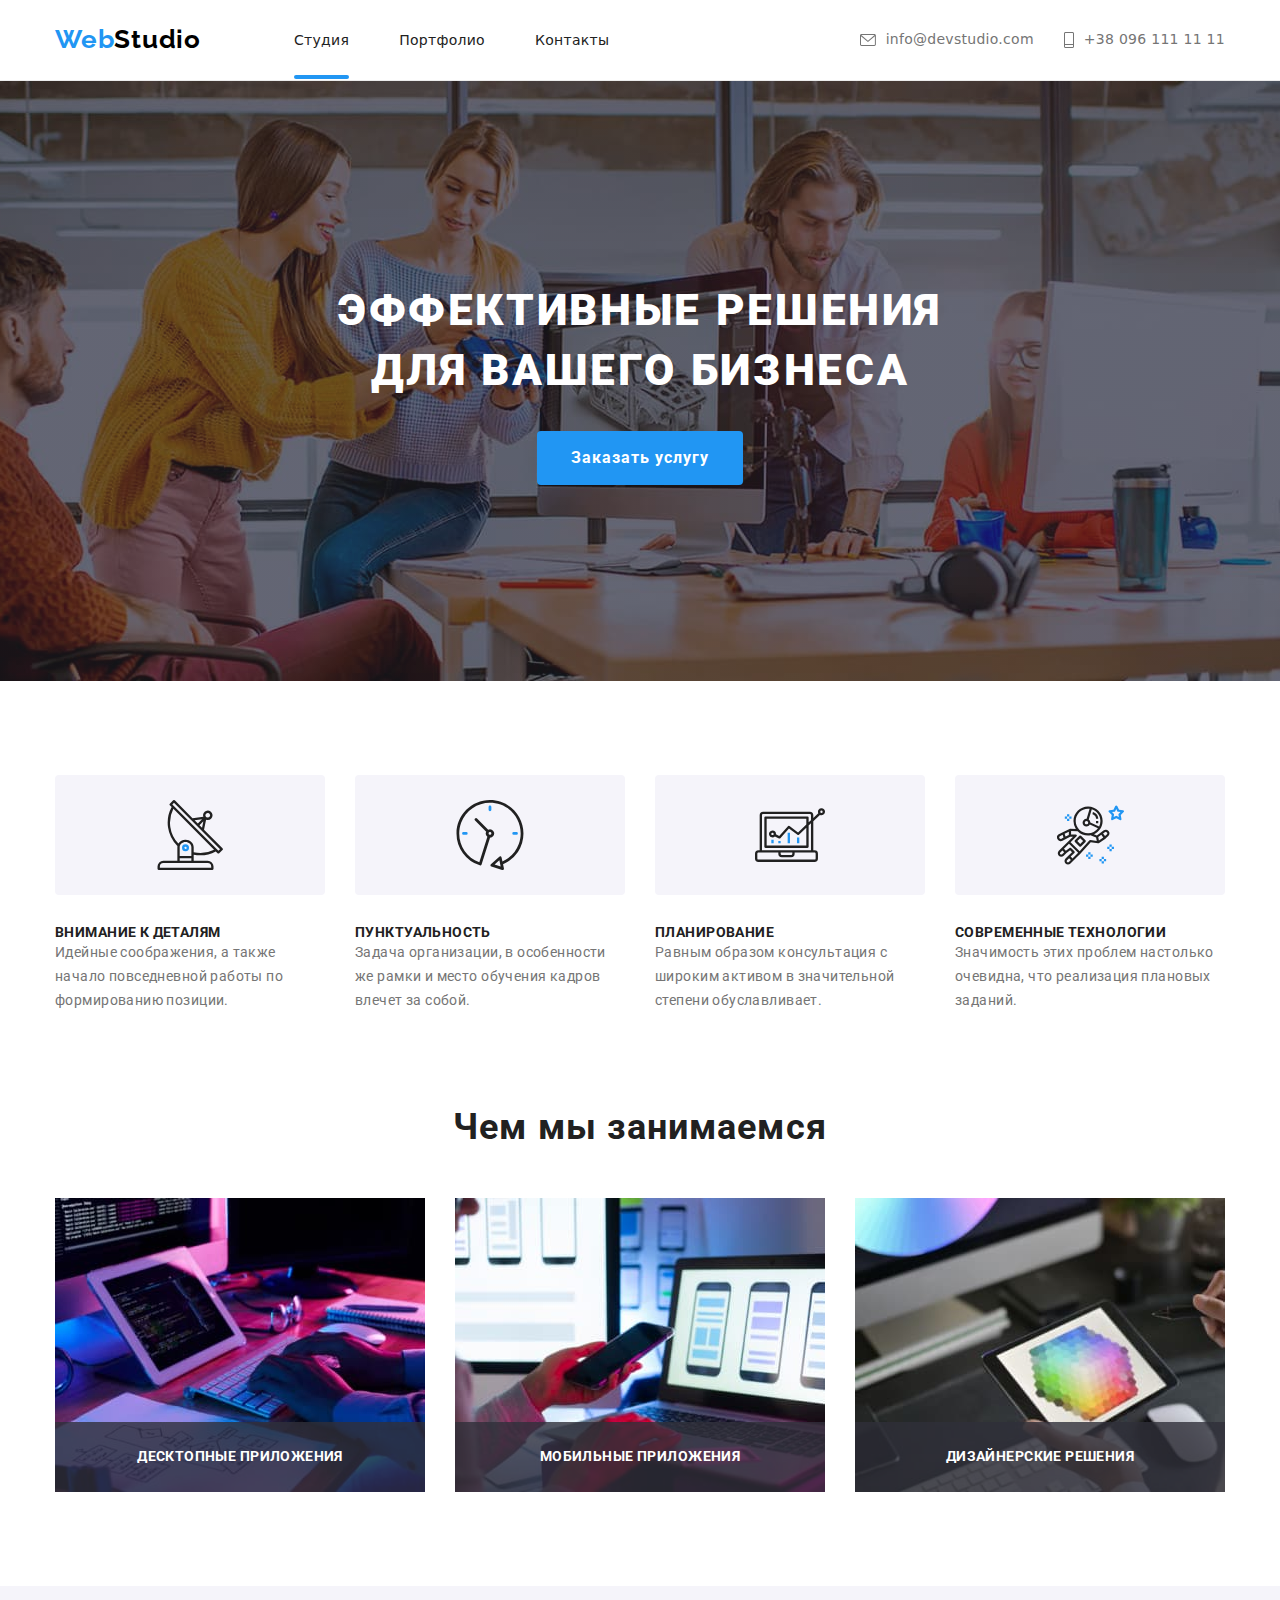
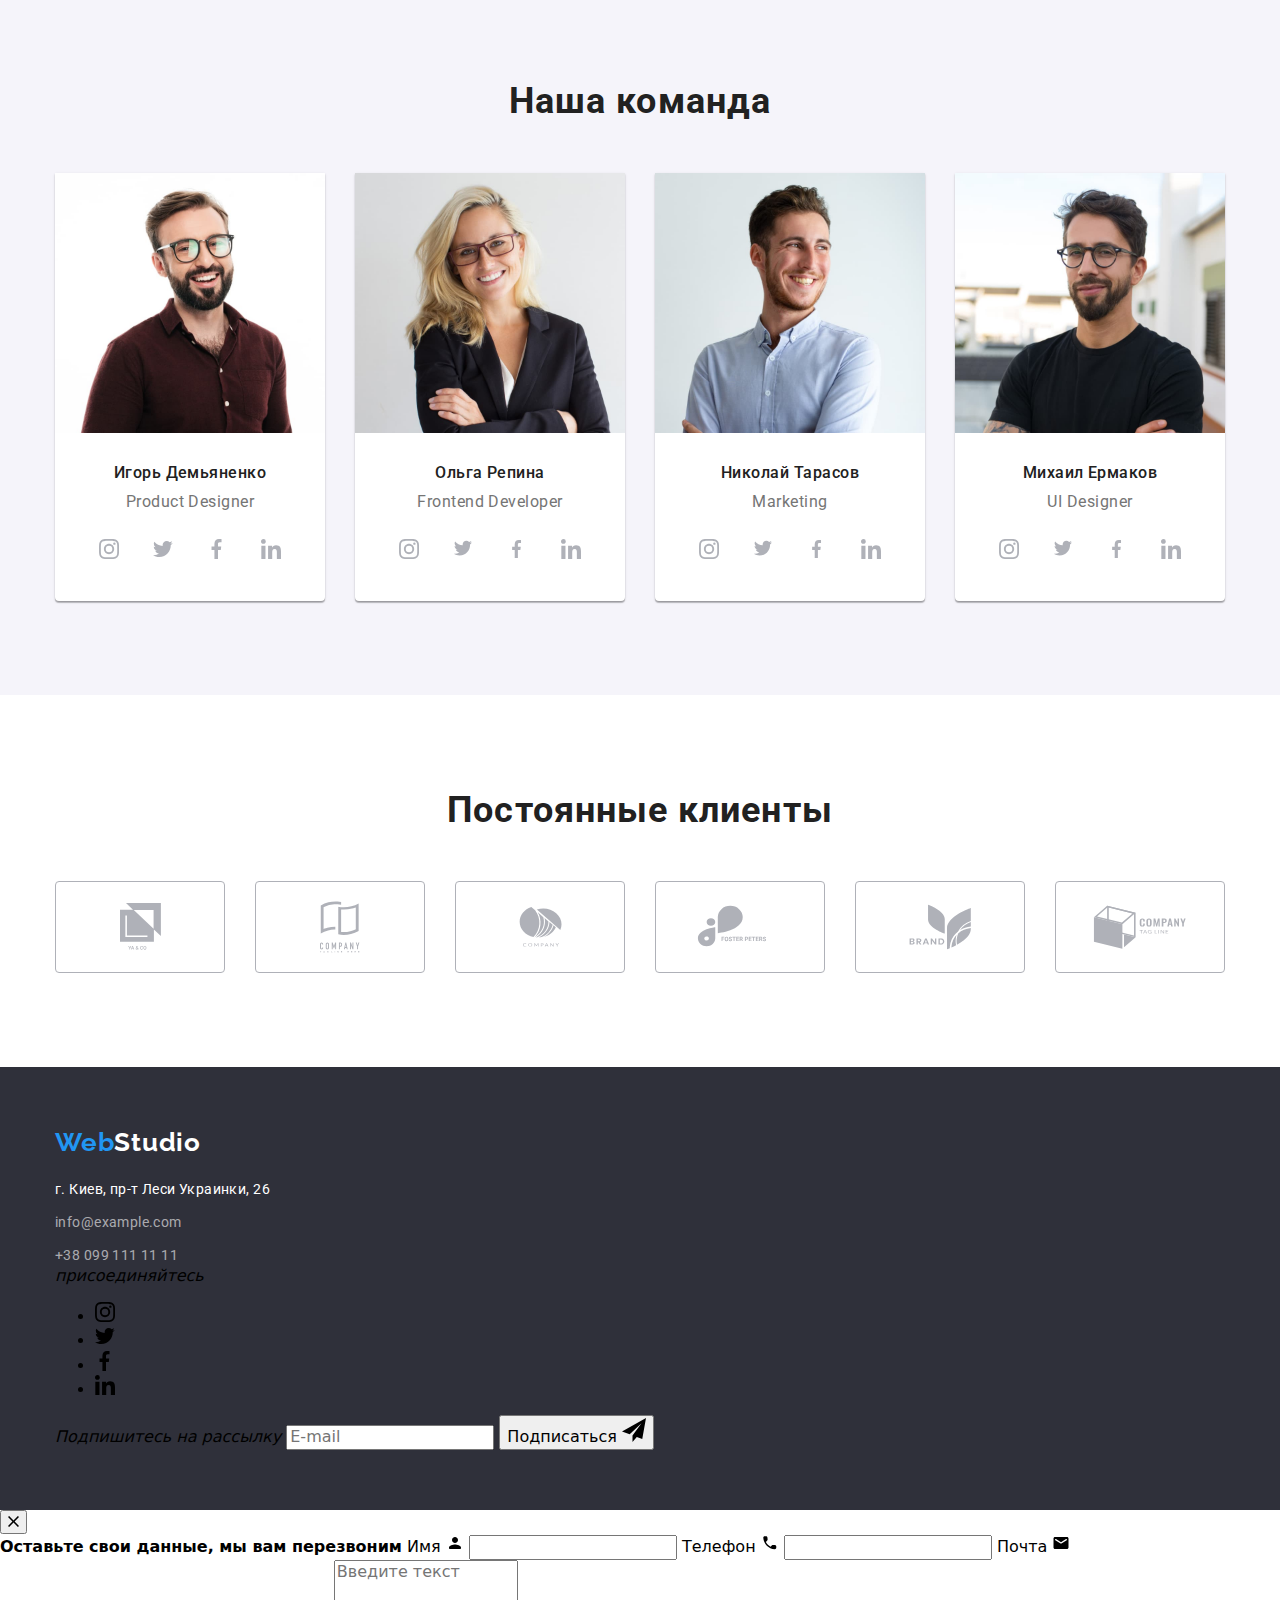
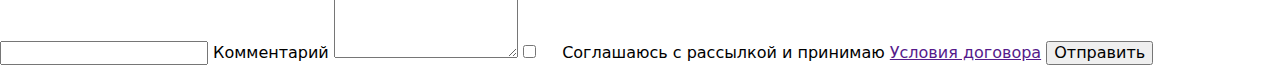
==== commit a47f3aec: "сделано оформления адреса в футере" ====
--- a/index.html
+++ b/index.html
@@ -17,7 +17,7 @@
     <header class="header">
       <div class="container container--flex">
         <nav class="header__nav ">
-          <a class="logo " href="./index.html">Web<span class="logo__half">Studio</span></a>
+          <a class="logo logo--header " href="./index.html">Web<span class="logo__half">Studio</span></a>
           <ul class="header__list ">
             <li class="header__item ">
               <a class="header__link header__link--current" href="./index.html">Студия</a>
@@ -354,39 +354,39 @@
 
     <!--Футер-->
 
-    <footer class="cellar">
-      <div class="container flex">
-        <div>
-          <a class="cellar-logo" href="./index.html"><span class="half">Web</span>Studio</a>
-          <address class="user">
+    <footer class="footer">
+      <div class="container">
+        <div class="footer__address">
+          <a class="logo logo--footer" href="./index.html">Web<span class="logo__half logo__half--footer">Studio</span></a>
+          <address class="address">
             г. Киев, пр-т Леси Украинки, 26
-            <a class="user-mail" href="mailto:info@example.com">info@example.com</a>
-            <a class="user-phone" href="tel:+380991111111">+38 099 111 11 11</a>
+            <a class="address__mail" href="mailto:info@example.com">info@example.com</a>
+            <a class="address__phone" href="tel:+380991111111">+38 099 111 11 11</a>
           </address>
         </div>
-        <div class="act">
-          <em class="act-title">присоединяйтесь</em>
-          <ul class="act-list common">
-            <li class="common act-items">
-              <a class="act-link common" href=""
+        <div class="call">
+          <em class="call__title">присоединяйтесь</em>
+          <ul class="call__list">
+            <li class="call__item">
+              <a class="call__link" href=""
                 ><svg width="20px" height="20px">
                   <use href="./images/sprite.svg#icon-instagram"></use></svg
               ></a>
             </li>
-            <li class="common act-items">
-              <a class="act-link common" href=""
-                ><svg width="20px" height="16.25px">
+            <li class="call__item">
+              <a class="call__link" href=""
+                ><svg width="20px" height="20px">
                   <use href="./images/sprite.svg#icon-twitter"></use></svg
               ></a>
             </li>
-            <li class="common act-items">
-              <a class="act-link common" href=""
-                ><svg width="10px" height="20px">
+            <li class="call__item">
+              <a class="call__link" href=""
+                ><svg width="20px" height="20px">
                   <use href="./images/sprite.svg#icon-facebook"></use></svg
               ></a>
             </li>
-            <li class="common act-items">
-              <a class="act-link common" href=""
+            <li class="call__item">
+              <a class="call__link" href=""
                 ><svg width="20px" height="20px">
                   <use href="./images/sprite.svg#icon-linkedin"></use></svg
               ></a>
--- a/css/main.min.css
+++ b/css/main.min.css
@@ -1 +1 @@
-/*! modern-normalize v1.1.0 | MIT License | https://github.com/sindresorhus/modern-normalize */*,::before,::after{-webkit-box-sizing:border-box;box-sizing:border-box}html{line-height:1.15;-webkit-text-size-adjust:100%;-moz-tab-size:4;-o-tab-size:4;tab-size:4}body{margin:0;font-family:system-ui,-apple-system,"Segoe UI",Roboto,Helvetica,Arial,sans-serif,"Apple Color Emoji","Segoe UI Emoji"}hr{height:0;color:inherit}abbr[title]{-webkit-text-decoration:underline dotted;text-decoration:underline dotted}b,strong{font-weight:bolder}code,kbd,samp,pre{font-family:ui-monospace,SFMono-Regular,Consolas,"Liberation Mono",Menlo,monospace;font-size:1em}small{font-size:80%}sub,sup{font-size:75%;line-height:0;position:relative;vertical-align:baseline}sub{bottom:-0.25em}sup{top:-0.5em}table{text-indent:0;border-color:inherit}button,input,optgroup,select,textarea{font-family:inherit;font-size:100%;line-height:1.15;margin:0}button,select{text-transform:none}button,[type=button],[type=reset],[type=submit]{-webkit-appearance:button}::-moz-focus-inner{border-style:none;padding:0}:-moz-focusring{outline:1px dotted ButtonText}:-moz-ui-invalid{box-shadow:none}legend{padding:0}progress{vertical-align:baseline}::-webkit-inner-spin-button,::-webkit-outer-spin-button{height:auto}[type=search]{-webkit-appearance:textfield;outline-offset:-2px}::-webkit-search-decoration{-webkit-appearance:none}::-webkit-file-upload-button{-webkit-appearance:button;font:inherit}summary{display:list-item}h1,h2,h3,h4,h5,h6,p{margin:0 0}img{display:block;max-width:100%;height:auto}.advantage-section__title{position:absolute;width:1px;height:1px;margin:-1px;border:0;padding:0;white-space:nowrap;-webkit-clip-path:inset(100%);clip-path:inset(100%);clip:rect(0 0 0 0);overflow:hidden}.clients-list,.social,.team-list,.examples-list,.advantage-list,.header-contact,.header__list{list-style:none;padding-left:0;margin:0}.examples-list__link,.header-contact__link,.header__link{text-decoration:none;color:inherit}.container{width:1200px;padding:0 15px;margin:0 auto}.logo{font-family:"Raleway",sans-serif;font-style:normal;font-weight:700;font-size:26px;line-height:1.19;letter-spacing:.03em;text-decoration:none;color:#2196f3}.clients-list__link,.social__link,.header-contact__link,.header__link{-webkit-transition:color 250ms cubic-bezier(0.4, 0, 0.2, 1);transition:color 250ms cubic-bezier(0.4, 0, 0.2, 1)}.social__link,.hiro-section__button{-webkit-transition:background-color 250ms cubic-bezier(0.4, 0, 0.2, 1);transition:background-color 250ms cubic-bezier(0.4, 0, 0.2, 1)}.clients-list__link{-webkit-transition:border-color 250ms cubic-bezier(0.4, 0, 0.2, 1);transition:border-color 250ms cubic-bezier(0.4, 0, 0.2, 1)}.header-contact__link,.header__link{font-family:"Roboto" sans-serif;font-style:normal;font-weight:500;font-size:14px;line-height:1.14;letter-spacing:.02em}.header{border-bottom:1px solid #ececec}.container--flex{display:-webkit-box;display:-ms-flexbox;display:flex;-webkit-box-pack:justify;-ms-flex-pack:justify;justify-content:space-between;-webkit-box-align:center;-ms-flex-align:center;align-items:center}.header__nav{display:-webkit-box;display:-ms-flexbox;display:flex;-webkit-box-pack:center;-ms-flex-pack:center;justify-content:center;-webkit-box-align:center;-ms-flex-align:center;align-items:center}.logo{padding-top:24px;padding-bottom:25px}.logo__half{color:#000}.header__list{display:-webkit-box;display:-ms-flexbox;display:flex;-webkit-box-pack:center;-ms-flex-pack:center;justify-content:center;-webkit-box-align:center;-ms-flex-align:center;align-items:center;margin-left:93px}.header__item:not(:last-child){margin-right:50px}.header__link{padding-top:32px;padding-bottom:32px;color:#212121}.header__link--current{position:relative}.header__link--current::after{position:absolute;display:block;bottom:1px;content:" ";width:100%;height:4px;background-color:#2196f3;border-radius:2px}.header__link:hover,.header__link:focus{color:#2196f3}.header-contact{display:-webkit-box;display:-ms-flexbox;display:flex;-webkit-box-pack:center;-ms-flex-pack:center;justify-content:center;-webkit-box-align:center;-ms-flex-align:center;align-items:center}.header-contact__link{display:-webkit-box;display:-ms-flexbox;display:flex;-webkit-box-pack:center;-ms-flex-pack:center;justify-content:center;-webkit-box-align:center;-ms-flex-align:center;align-items:center;color:#757575}.header-contact__link:hover,.header-contact__link:focus{color:#2196f3}.header-contact__icone{fill:currentColor;margin-right:10px}.header-contact__item:not(:last-child){margin-right:30px}.hiro-section{text-align:center;padding-top:200px;padding-bottom:200px;height:600px;max-width:1600px;margin-left:auto;margin-right:auto;background-color:#2f303a;background-image:-webkit-gradient(linear, left top, left bottom, from(rgba(47, 48, 58, 0.4)), to(rgba(47, 48, 58, 0.4))),url(../images/hiro.jpg);background-image:linear-gradient(rgba(47, 48, 58, 0.4), rgba(47, 48, 58, 0.4)),url(../images/hiro.jpg);background-repeat:no-repeat;background-size:cover;background-position:50% 50%}.hiro-section__title{color:#fff;font-family:"Roboto";font-style:normal;font-weight:900;font-size:44px;line-height:1.36;letter-spacing:.06em;text-transform:uppercase;max-width:696px;margin-bottom:30px;margin-right:auto;margin-left:auto}.hiro-section__button{padding:10px 32px;min-width:200px;border-radius:4px;display:inline-block;color:#fff;background-color:#2196f3;font-family:"Roboto";font-style:normal;font-weight:700;font-size:16px;line-height:1.9;letter-spacing:.06em;cursor:pointer;border-color:rgba(0,0,0,0)}.hiro-section__button:hover,.hiro-section__button:focus{background-color:#188ce8}.advantage-section{padding-top:94px}.advantage-list{display:-webkit-box;display:-ms-flexbox;display:flex;-webkit-box-pack:center;-ms-flex-pack:center;justify-content:center;-webkit-box-align:center;-ms-flex-align:center;align-items:center;-ms-flex-wrap:wrap;flex-wrap:wrap;margin-right:-30px}.advantage-list__icon{display:-webkit-box;display:-ms-flexbox;display:flex;-webkit-box-pack:center;-ms-flex-pack:center;justify-content:center;-webkit-box-align:center;-ms-flex-align:center;align-items:center;width:270px;height:120px;margin-bottom:30px;border-radius:4px;background-color:#f5f4fa}.advantage-list__title{font-family:"Roboto",sans-serif;font-style:normal;font-weight:700;font-size:14px;line-height:1.14;letter-spacing:.03em;text-transform:uppercase;color:#212121}.advantage-list__text{font-family:"Roboto",sans-serif;font-style:normal;font-weight:400;font-size:14px;line-height:1.7;letter-spacing:.03em;color:#757575}.advantage-list__item{-ms-flex-preferred-size:calc(25% - 30px);flex-basis:calc(25% - 30px);margin-right:30px}.examples-section{padding-top:94px;padding-bottom:94px}.examples-section__title{font-family:"Roboto",sans-serif;font-style:normal;font-weight:700;font-size:36px;line-height:1.17;text-align:center;letter-spacing:.03em;margin-bottom:50px;color:#212121}.examples-list{display:-webkit-box;display:-ms-flexbox;display:flex;-webkit-box-pack:center;-ms-flex-pack:center;justify-content:center;-webkit-box-align:center;-ms-flex-align:center;align-items:center;margin-right:-30px}.examples-list__visual{position:relative}.examples-list__title{position:absolute;bottom:0;text-align:center;width:100%;margin:0;padding-top:27px;padding-bottom:27px;font-family:"Roboto",sans-serif;font-style:normal;font-weight:700;font-size:14px;line-height:1.14;letter-spacing:.03em;text-transform:uppercase;color:#fff;background-color:rgba(47,48,58,.8)}.examples-list__item{-ms-flex-preferred-size:calc(33.3333333333% - 30px);flex-basis:calc(33.3333333333% - 30px);margin-right:30px}.ourteam-section{padding-top:94px;padding-bottom:94px;background-color:#f5f4fa}.ourteam-section__title{font-family:"Roboto",sans-serif;font-style:normal;font-weight:700;font-size:36px;line-height:1.17;letter-spacing:.03em;margin-bottom:50px;text-align:center;color:#212121}.team-list{display:-webkit-box;display:-ms-flexbox;display:flex;-webkit-box-pack:centre;-ms-flex-pack:centre;justify-content:centre;-webkit-box-align:center;-ms-flex-align:center;align-items:center;-ms-flex-wrap:wrap;flex-wrap:wrap;margin-right:-30px}.team-list__item{-ms-flex-preferred-size:calc(25% - 30px);flex-basis:calc(25% - 30px);margin-right:30px;-webkit-box-shadow:0px 1px 3px rgba(0,0,0,.12),0px 1px 1px rgba(0,0,0,.14),0px 2px 1px rgba(0,0,0,.2);box-shadow:0px 1px 3px rgba(0,0,0,.12),0px 1px 1px rgba(0,0,0,.14),0px 2px 1px rgba(0,0,0,.2);border-radius:0px 0px 4px 4px;background:#fff}.team-list__person{padding-top:30px;padding-bottom:30px;text-align:center}.team-list__title{font-family:"Roboto",sans-serif;font-style:normal;font-weight:500;font-size:16px;line-height:1.19;letter-spacing:.03em;text-align:center;color:#212121;margin-bottom:10px}.team-list__text{font-family:"Roboto",sans-serif;font-style:normal;font-weight:400;font-size:16px;line-height:1.19;letter-spacing:.03em;text-align:center;letter-spacing:.03em;color:#757575;margin-bottom:16px}.social{display:-webkit-box;display:-ms-flexbox;display:flex;-webkit-box-pack:center;-ms-flex-pack:center;justify-content:center;-webkit-box-align:center;-ms-flex-align:center;align-items:center}.social__item:not(:last-child){margin-right:10px}.social__link{display:-webkit-box;display:-ms-flexbox;display:flex;-webkit-box-pack:center;-ms-flex-pack:center;justify-content:center;-webkit-box-align:center;-ms-flex-align:center;align-items:center;width:44px;height:44px;border-radius:50%;color:#afb1b8}.social__link:hover,.social__link:focus{color:#fff;background-color:#2196f3}.social__icon{fill:currentColor}.clients-section{padding-top:94px;padding-bottom:94px}.clients-section__title{font-family:"Roboto",sans-serif;font-style:normal;font-weight:700;font-size:36px;line-height:1.17;letter-spacing:.03em;text-align:center;color:#212121;margin-bottom:50px}.clients-list{display:-webkit-box;display:-ms-flexbox;display:flex;-webkit-box-pack:center;-ms-flex-pack:center;justify-content:center;-webkit-box-align:center;-ms-flex-align:center;align-items:center;margin-right:-30px}.clients-list__item{-ms-flex-preferred-size:calc(16.6666666667% - 30px);flex-basis:calc(16.6666666667% - 30px);margin-right:30px}.clients-list__link{display:-webkit-box;display:-ms-flexbox;display:flex;-webkit-box-pack:center;-ms-flex-pack:center;justify-content:center;-webkit-box-align:center;-ms-flex-align:center;align-items:center;width:170px;height:92px;border:1px solid #afb1b8;border-radius:4px;color:#afb1b8}.clients-list__link:hover,.clients-list__link:focus{color:#2196f3;border-color:#2196f3}.clients-list__logo{fill:currentColor}/*# sourceMappingURL=main.min.css.map */+/*! modern-normalize v1.1.0 | MIT License | https://github.com/sindresorhus/modern-normalize */*,::before,::after{-webkit-box-sizing:border-box;box-sizing:border-box}html{line-height:1.15;-webkit-text-size-adjust:100%;-moz-tab-size:4;-o-tab-size:4;tab-size:4}body{margin:0;font-family:system-ui,-apple-system,"Segoe UI",Roboto,Helvetica,Arial,sans-serif,"Apple Color Emoji","Segoe UI Emoji"}hr{height:0;color:inherit}abbr[title]{-webkit-text-decoration:underline dotted;text-decoration:underline dotted}b,strong{font-weight:bolder}code,kbd,samp,pre{font-family:ui-monospace,SFMono-Regular,Consolas,"Liberation Mono",Menlo,monospace;font-size:1em}small{font-size:80%}sub,sup{font-size:75%;line-height:0;position:relative;vertical-align:baseline}sub{bottom:-0.25em}sup{top:-0.5em}table{text-indent:0;border-color:inherit}button,input,optgroup,select,textarea{font-family:inherit;font-size:100%;line-height:1.15;margin:0}button,select{text-transform:none}button,[type=button],[type=reset],[type=submit]{-webkit-appearance:button}::-moz-focus-inner{border-style:none;padding:0}:-moz-focusring{outline:1px dotted ButtonText}:-moz-ui-invalid{box-shadow:none}legend{padding:0}progress{vertical-align:baseline}::-webkit-inner-spin-button,::-webkit-outer-spin-button{height:auto}[type=search]{-webkit-appearance:textfield;outline-offset:-2px}::-webkit-search-decoration{-webkit-appearance:none}::-webkit-file-upload-button{-webkit-appearance:button;font:inherit}summary{display:list-item}h1,h2,h3,h4,h5,h6,p{margin:0 0}img{display:block;max-width:100%;height:auto}.advantage-section__title{position:absolute;width:1px;height:1px;margin:-1px;border:0;padding:0;white-space:nowrap;-webkit-clip-path:inset(100%);clip-path:inset(100%);clip:rect(0 0 0 0);overflow:hidden}.clients-list,.social,.team-list,.examples-list,.advantage-list,.header-contact,.header__list{list-style:none;padding-left:0;margin:0}.examples-list__link,.header-contact__link,.header__link{text-decoration:none;color:inherit}.container{width:1200px;padding:0 15px;margin:0 auto}.logo{font-family:"Raleway",sans-serif;font-style:normal;font-weight:700;font-size:26px;line-height:1.19;letter-spacing:.03em;text-decoration:none;color:#2196f3}.clients-list__link,.social__link,.header-contact__link,.header__link{-webkit-transition:color 250ms cubic-bezier(0.4, 0, 0.2, 1);transition:color 250ms cubic-bezier(0.4, 0, 0.2, 1)}.social__link,.hiro-section__button{-webkit-transition:background-color 250ms cubic-bezier(0.4, 0, 0.2, 1);transition:background-color 250ms cubic-bezier(0.4, 0, 0.2, 1)}.clients-list__link{-webkit-transition:border-color 250ms cubic-bezier(0.4, 0, 0.2, 1);transition:border-color 250ms cubic-bezier(0.4, 0, 0.2, 1)}.header-contact__link,.header__link{font-family:"Roboto" sans-serif;font-style:normal;font-weight:500;font-size:14px;line-height:1.14;letter-spacing:.02em}.header{border-bottom:1px solid #ececec}.container--flex{display:-webkit-box;display:-ms-flexbox;display:flex;-webkit-box-pack:justify;-ms-flex-pack:justify;justify-content:space-between;-webkit-box-align:center;-ms-flex-align:center;align-items:center}.header__nav{display:-webkit-box;display:-ms-flexbox;display:flex;-webkit-box-pack:center;-ms-flex-pack:center;justify-content:center;-webkit-box-align:center;-ms-flex-align:center;align-items:center}.logo{display:block}.logo--header{padding-top:24px;padding-bottom:25px}.logo__half{color:#000}.header__list{display:-webkit-box;display:-ms-flexbox;display:flex;-webkit-box-pack:center;-ms-flex-pack:center;justify-content:center;-webkit-box-align:center;-ms-flex-align:center;align-items:center;margin-left:93px}.header__item:not(:last-child){margin-right:50px}.header__link{padding-top:32px;padding-bottom:32px;color:#212121}.header__link--current{position:relative}.header__link--current::after{position:absolute;display:block;bottom:1px;content:" ";width:100%;height:4px;background-color:#2196f3;border-radius:2px}.header__link:hover,.header__link:focus{color:#2196f3}.header-contact{display:-webkit-box;display:-ms-flexbox;display:flex;-webkit-box-pack:center;-ms-flex-pack:center;justify-content:center;-webkit-box-align:center;-ms-flex-align:center;align-items:center}.header-contact__link{display:-webkit-box;display:-ms-flexbox;display:flex;-webkit-box-pack:center;-ms-flex-pack:center;justify-content:center;-webkit-box-align:center;-ms-flex-align:center;align-items:center;padding-top:32px;padding-bottom:32px;color:#757575}.header-contact__link:hover,.header-contact__link:focus{color:#2196f3}.header-contact__icone{fill:currentColor;margin-right:10px}.header-contact__item:not(:last-child){margin-right:30px}.hiro-section{text-align:center;padding-top:200px;padding-bottom:200px;height:600px;max-width:1600px;margin-left:auto;margin-right:auto;background-color:#2f303a;background-image:-webkit-gradient(linear, left top, left bottom, from(rgba(47, 48, 58, 0.4)), to(rgba(47, 48, 58, 0.4))),url(../images/hiro.jpg);background-image:linear-gradient(rgba(47, 48, 58, 0.4), rgba(47, 48, 58, 0.4)),url(../images/hiro.jpg);background-repeat:no-repeat;background-size:cover;background-position:50% 50%}.hiro-section__title{color:#fff;font-family:"Roboto";font-style:normal;font-weight:900;font-size:44px;line-height:1.36;letter-spacing:.06em;text-transform:uppercase;max-width:696px;margin-bottom:30px;margin-right:auto;margin-left:auto}.hiro-section__button{padding:10px 32px;min-width:200px;border-radius:4px;display:inline-block;color:#fff;background-color:#2196f3;font-family:"Roboto";font-style:normal;font-weight:700;font-size:16px;line-height:1.9;letter-spacing:.06em;cursor:pointer;border-color:rgba(0,0,0,0)}.hiro-section__button:hover,.hiro-section__button:focus{background-color:#188ce8}.advantage-section{padding-top:94px}.advantage-list{display:-webkit-box;display:-ms-flexbox;display:flex;-webkit-box-pack:center;-ms-flex-pack:center;justify-content:center;-webkit-box-align:center;-ms-flex-align:center;align-items:center;-ms-flex-wrap:wrap;flex-wrap:wrap;margin-right:-30px}.advantage-list__icon{display:-webkit-box;display:-ms-flexbox;display:flex;-webkit-box-pack:center;-ms-flex-pack:center;justify-content:center;-webkit-box-align:center;-ms-flex-align:center;align-items:center;width:270px;height:120px;margin-bottom:30px;border-radius:4px;background-color:#f5f4fa}.advantage-list__title{font-family:"Roboto",sans-serif;font-style:normal;font-weight:700;font-size:14px;line-height:1.14;letter-spacing:.03em;text-transform:uppercase;color:#212121}.advantage-list__text{font-family:"Roboto",sans-serif;font-style:normal;font-weight:400;font-size:14px;line-height:1.7;letter-spacing:.03em;color:#757575}.advantage-list__item{-ms-flex-preferred-size:calc(25% - 30px);flex-basis:calc(25% - 30px);margin-right:30px}.examples-section{padding-top:94px;padding-bottom:94px}.examples-section__title{font-family:"Roboto",sans-serif;font-style:normal;font-weight:700;font-size:36px;line-height:1.17;text-align:center;letter-spacing:.03em;margin-bottom:50px;color:#212121}.examples-list{display:-webkit-box;display:-ms-flexbox;display:flex;-webkit-box-pack:center;-ms-flex-pack:center;justify-content:center;-webkit-box-align:center;-ms-flex-align:center;align-items:center;margin-right:-30px}.examples-list__visual{position:relative}.examples-list__title{position:absolute;bottom:0;text-align:center;width:100%;margin:0;padding-top:27px;padding-bottom:27px;font-family:"Roboto",sans-serif;font-style:normal;font-weight:700;font-size:14px;line-height:1.14;letter-spacing:.03em;text-transform:uppercase;color:#fff;background-color:rgba(47,48,58,.8)}.examples-list__item{-ms-flex-preferred-size:calc(33.3333333333% - 30px);flex-basis:calc(33.3333333333% - 30px);margin-right:30px}.ourteam-section{padding-top:94px;padding-bottom:94px;background-color:#f5f4fa}.ourteam-section__title{font-family:"Roboto",sans-serif;font-style:normal;font-weight:700;font-size:36px;line-height:1.17;letter-spacing:.03em;margin-bottom:50px;text-align:center;color:#212121}.team-list{display:-webkit-box;display:-ms-flexbox;display:flex;-webkit-box-pack:centre;-ms-flex-pack:centre;justify-content:centre;-webkit-box-align:center;-ms-flex-align:center;align-items:center;-ms-flex-wrap:wrap;flex-wrap:wrap;margin-right:-30px}.team-list__item{-ms-flex-preferred-size:calc(25% - 30px);flex-basis:calc(25% - 30px);margin-right:30px;-webkit-box-shadow:0px 1px 3px rgba(0,0,0,.12),0px 1px 1px rgba(0,0,0,.14),0px 2px 1px rgba(0,0,0,.2);box-shadow:0px 1px 3px rgba(0,0,0,.12),0px 1px 1px rgba(0,0,0,.14),0px 2px 1px rgba(0,0,0,.2);border-radius:0px 0px 4px 4px;background:#fff}.team-list__person{padding-top:30px;padding-bottom:30px;text-align:center}.team-list__title{font-family:"Roboto",sans-serif;font-style:normal;font-weight:500;font-size:16px;line-height:1.19;letter-spacing:.03em;text-align:center;color:#212121;margin-bottom:10px}.team-list__text{font-family:"Roboto",sans-serif;font-style:normal;font-weight:400;font-size:16px;line-height:1.19;letter-spacing:.03em;text-align:center;letter-spacing:.03em;color:#757575;margin-bottom:16px}.social{display:-webkit-box;display:-ms-flexbox;display:flex;-webkit-box-pack:center;-ms-flex-pack:center;justify-content:center;-webkit-box-align:center;-ms-flex-align:center;align-items:center}.social__item:not(:last-child){margin-right:10px}.social__link{display:-webkit-box;display:-ms-flexbox;display:flex;-webkit-box-pack:center;-ms-flex-pack:center;justify-content:center;-webkit-box-align:center;-ms-flex-align:center;align-items:center;width:44px;height:44px;border-radius:50%;color:#afb1b8}.social__link:hover,.social__link:focus{color:#fff;background-color:#2196f3}.social__icon{fill:currentColor}.clients-section{padding-top:94px;padding-bottom:94px}.clients-section__title{font-family:"Roboto",sans-serif;font-style:normal;font-weight:700;font-size:36px;line-height:1.17;letter-spacing:.03em;text-align:center;color:#212121;margin-bottom:50px}.clients-list{display:-webkit-box;display:-ms-flexbox;display:flex;-webkit-box-pack:center;-ms-flex-pack:center;justify-content:center;-webkit-box-align:center;-ms-flex-align:center;align-items:center;margin-right:-30px}.clients-list__item{-ms-flex-preferred-size:calc(16.6666666667% - 30px);flex-basis:calc(16.6666666667% - 30px);margin-right:30px}.clients-list__link{display:-webkit-box;display:-ms-flexbox;display:flex;-webkit-box-pack:center;-ms-flex-pack:center;justify-content:center;-webkit-box-align:center;-ms-flex-align:center;align-items:center;width:170px;height:92px;border:1px solid #afb1b8;border-radius:4px;color:#afb1b8}.clients-list__link:hover,.clients-list__link:focus{color:#2196f3;border-color:#2196f3}.clients-list__logo{fill:currentColor}.address__phone,.address__mail{font-family:"Roboto",sans-serif;font-style:normal;font-weight:400;font-size:14px;line-height:24px;letter-spacing:.03em;color:rgba(255,255,255,.6);text-decoration:none}.footer{padding-top:60px;padding-bottom:60px;background-color:#2f303a}.logo--footer{margin-bottom:20px}.logo__half--footer{color:#fff}.address{font-family:"Roboto",sans-serif;font-style:normal;font-weight:400;font-size:14px;line-height:1.7;letter-spacing:.03em;color:#fff}.address__mail{display:block;margin:9px 0}.address__phone{display:block}/*# sourceMappingURL=main.min.css.map */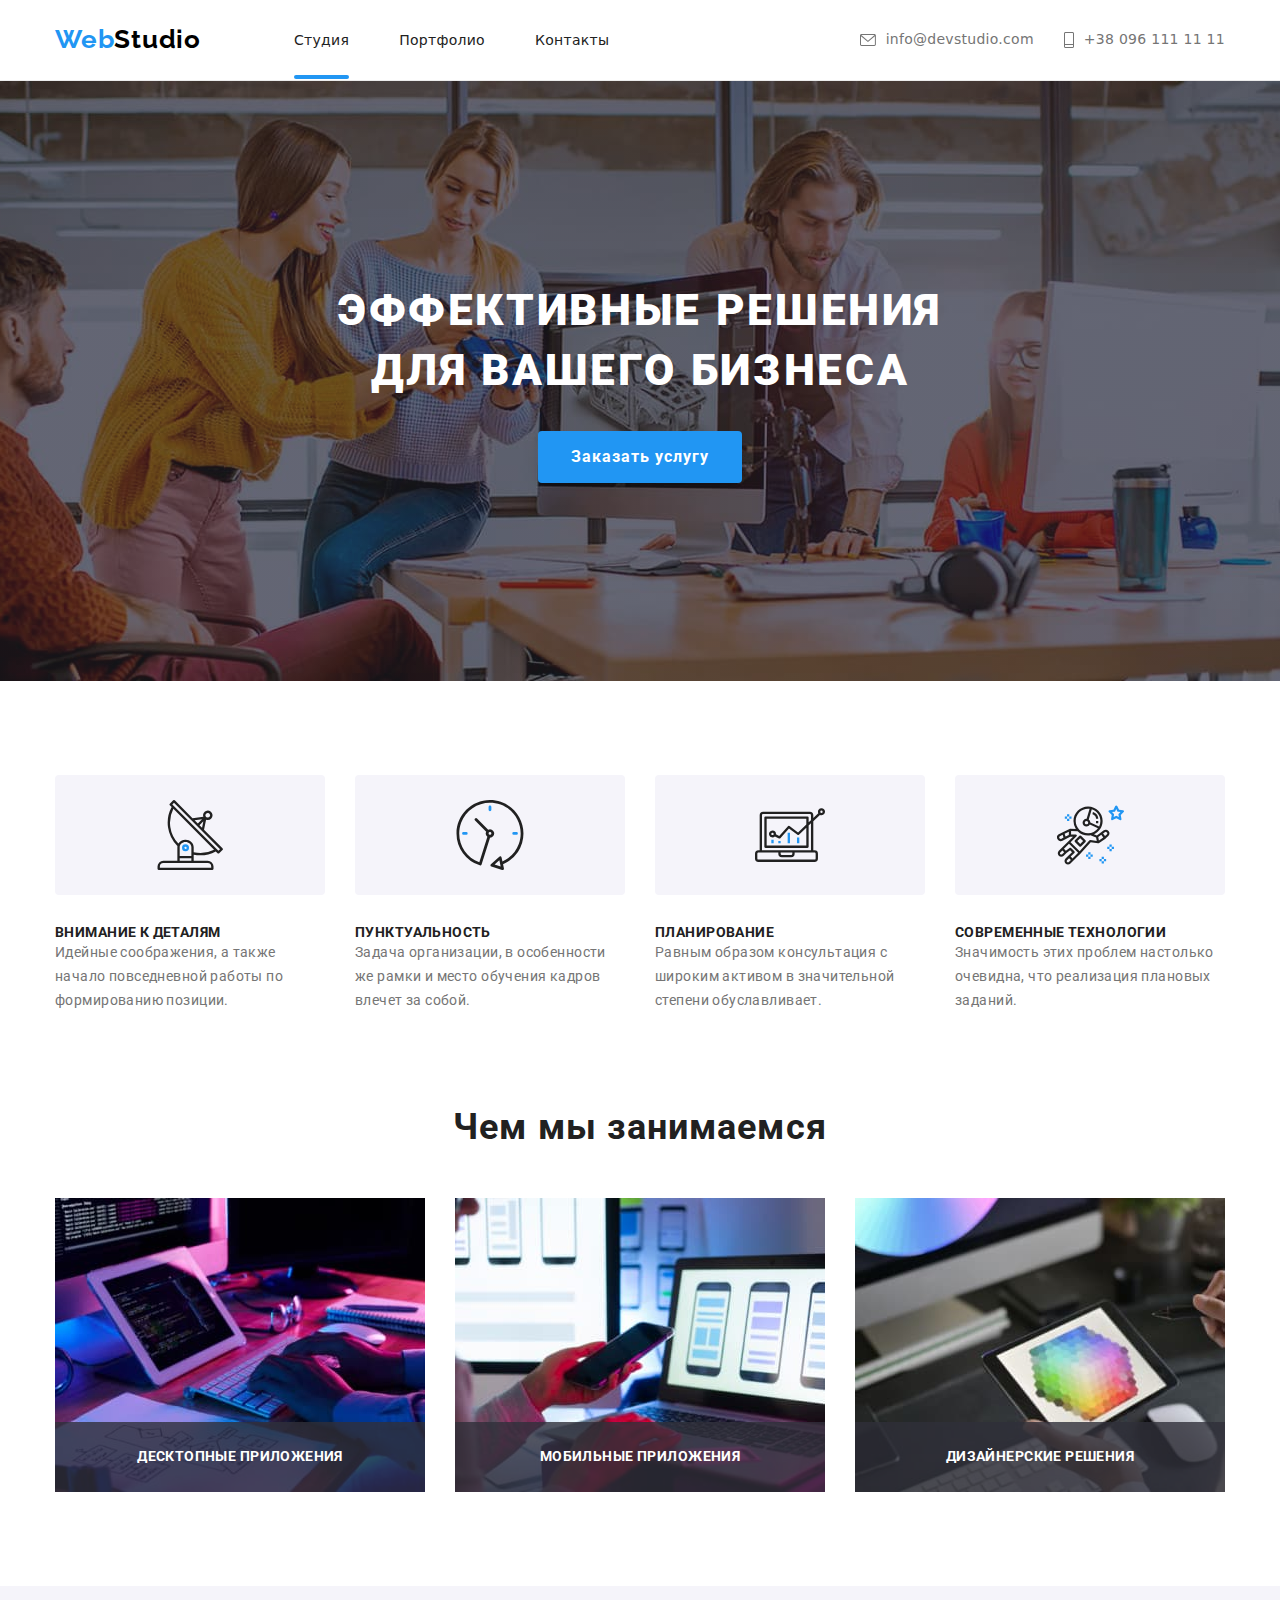
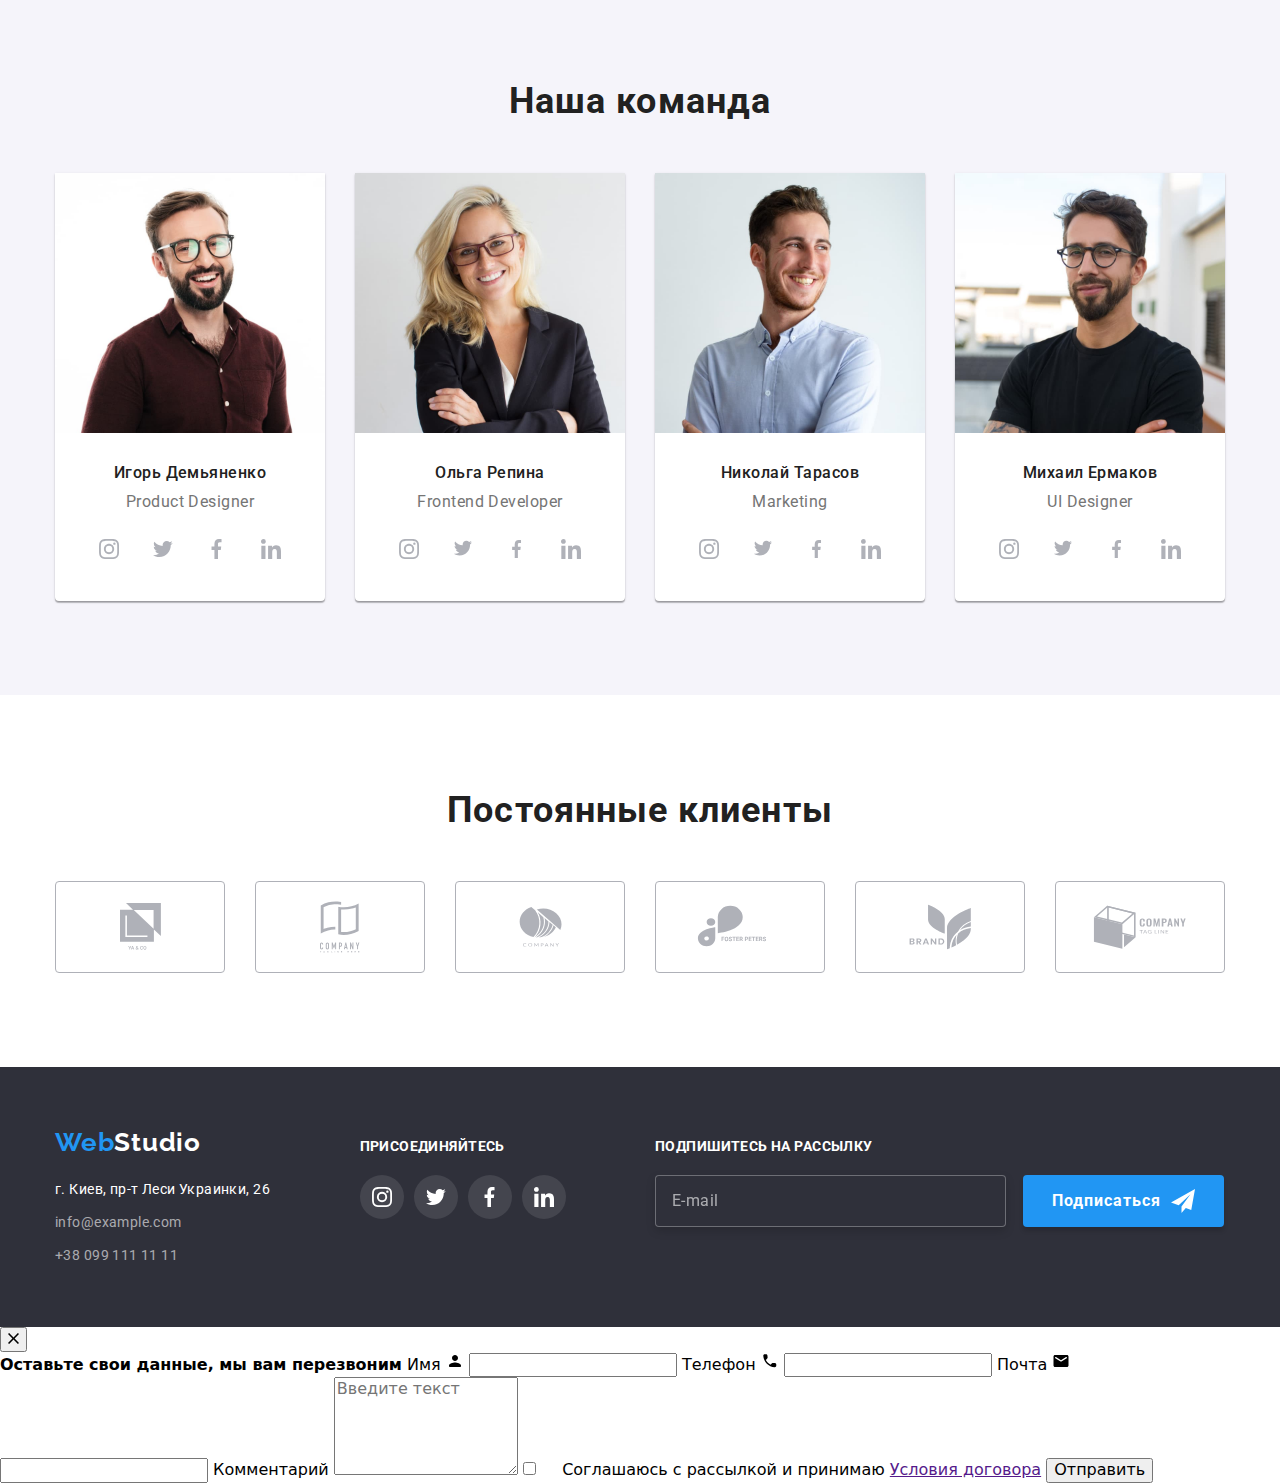
==== commit a57be4bd: "добавлены стили для футера" ====
--- a/index.html
+++ b/index.html
@@ -15,7 +15,7 @@
   <body>
     <!--Шапка-->
     <header class="header">
-      <div class="container container--flex">
+      <div class="container container--header">
         <nav class="header__nav ">
           <a class="logo logo--header " href="./index.html">Web<span class="logo__half">Studio</span></a>
           <ul class="header__list ">
@@ -355,7 +355,7 @@
     <!--Футер-->
 
     <footer class="footer">
-      <div class="container">
+      <div class="container container--footer">
         <div class="footer__address">
           <a class="logo logo--footer" href="./index.html">Web<span class="logo__half logo__half--footer">Studio</span></a>
           <address class="address">
@@ -369,25 +369,25 @@
           <ul class="call__list">
             <li class="call__item">
               <a class="call__link" href=""
-                ><svg width="20px" height="20px">
+                ><svg class="social__icon social__icon--footer" width="20px" height="20px">
                   <use href="./images/sprite.svg#icon-instagram"></use></svg
               ></a>
             </li>
             <li class="call__item">
               <a class="call__link" href=""
-                ><svg width="20px" height="20px">
+                ><svg class="social__icon social__icon--footer" width="20px" height="20px">
                   <use href="./images/sprite.svg#icon-twitter"></use></svg
               ></a>
             </li>
             <li class="call__item">
               <a class="call__link" href=""
-                ><svg width="20px" height="20px">
+                ><svg class="social__icon social__icon--footer" width="20px" height="20px">
                   <use href="./images/sprite.svg#icon-facebook"></use></svg
               ></a>
             </li>
             <li class="call__item">
               <a class="call__link" href=""
-                ><svg width="20px" height="20px">
+                ><svg class="social__icon social__icon--footer" width="20px" height="20px">
                   <use href="./images/sprite.svg#icon-linkedin"></use></svg
               ></a>
             </li>
@@ -395,12 +395,12 @@
         </div>
 
         <form class="subscription" name="subscription">
-          <em class="act-title">Подпишитесь на рассылку</em>
+          <em class="subscription__title">Подпишитесь на рассылку</em>
           <label>
-            <input type="email" class="subscription-input" name="email" placeholder="E-mail" />
-            <button class="subscription-btn" type="submit">
+            <input type="email" class="subscription__input" name="email" placeholder="E-mail" />
+            <button class="subscription__btn" type="submit">
               Подписаться
-              <svg class="subscription-svg" width="24px" height="24px">
+              <svg class="subscription__icon" width="24px" height="24px">
                 <use href="./images/sprite.svg#icon-subscribtion"></use>
               </svg>
             </button>
--- a/css/main.min.css
+++ b/css/main.min.css
@@ -1 +1 @@
-/*! modern-normalize v1.1.0 | MIT License | https://github.com/sindresorhus/modern-normalize */*,::before,::after{-webkit-box-sizing:border-box;box-sizing:border-box}html{line-height:1.15;-webkit-text-size-adjust:100%;-moz-tab-size:4;-o-tab-size:4;tab-size:4}body{margin:0;font-family:system-ui,-apple-system,"Segoe UI",Roboto,Helvetica,Arial,sans-serif,"Apple Color Emoji","Segoe UI Emoji"}hr{height:0;color:inherit}abbr[title]{-webkit-text-decoration:underline dotted;text-decoration:underline dotted}b,strong{font-weight:bolder}code,kbd,samp,pre{font-family:ui-monospace,SFMono-Regular,Consolas,"Liberation Mono",Menlo,monospace;font-size:1em}small{font-size:80%}sub,sup{font-size:75%;line-height:0;position:relative;vertical-align:baseline}sub{bottom:-0.25em}sup{top:-0.5em}table{text-indent:0;border-color:inherit}button,input,optgroup,select,textarea{font-family:inherit;font-size:100%;line-height:1.15;margin:0}button,select{text-transform:none}button,[type=button],[type=reset],[type=submit]{-webkit-appearance:button}::-moz-focus-inner{border-style:none;padding:0}:-moz-focusring{outline:1px dotted ButtonText}:-moz-ui-invalid{box-shadow:none}legend{padding:0}progress{vertical-align:baseline}::-webkit-inner-spin-button,::-webkit-outer-spin-button{height:auto}[type=search]{-webkit-appearance:textfield;outline-offset:-2px}::-webkit-search-decoration{-webkit-appearance:none}::-webkit-file-upload-button{-webkit-appearance:button;font:inherit}summary{display:list-item}h1,h2,h3,h4,h5,h6,p{margin:0 0}img{display:block;max-width:100%;height:auto}.advantage-section__title{position:absolute;width:1px;height:1px;margin:-1px;border:0;padding:0;white-space:nowrap;-webkit-clip-path:inset(100%);clip-path:inset(100%);clip:rect(0 0 0 0);overflow:hidden}.clients-list,.social,.team-list,.examples-list,.advantage-list,.header-contact,.header__list{list-style:none;padding-left:0;margin:0}.examples-list__link,.header-contact__link,.header__link{text-decoration:none;color:inherit}.container{width:1200px;padding:0 15px;margin:0 auto}.logo{font-family:"Raleway",sans-serif;font-style:normal;font-weight:700;font-size:26px;line-height:1.19;letter-spacing:.03em;text-decoration:none;color:#2196f3}.clients-list__link,.social__link,.header-contact__link,.header__link{-webkit-transition:color 250ms cubic-bezier(0.4, 0, 0.2, 1);transition:color 250ms cubic-bezier(0.4, 0, 0.2, 1)}.social__link,.hiro-section__button{-webkit-transition:background-color 250ms cubic-bezier(0.4, 0, 0.2, 1);transition:background-color 250ms cubic-bezier(0.4, 0, 0.2, 1)}.clients-list__link{-webkit-transition:border-color 250ms cubic-bezier(0.4, 0, 0.2, 1);transition:border-color 250ms cubic-bezier(0.4, 0, 0.2, 1)}.header-contact__link,.header__link{font-family:"Roboto" sans-serif;font-style:normal;font-weight:500;font-size:14px;line-height:1.14;letter-spacing:.02em}.header{border-bottom:1px solid #ececec}.container--flex{display:-webkit-box;display:-ms-flexbox;display:flex;-webkit-box-pack:justify;-ms-flex-pack:justify;justify-content:space-between;-webkit-box-align:center;-ms-flex-align:center;align-items:center}.header__nav{display:-webkit-box;display:-ms-flexbox;display:flex;-webkit-box-pack:center;-ms-flex-pack:center;justify-content:center;-webkit-box-align:center;-ms-flex-align:center;align-items:center}.logo{display:block}.logo--header{padding-top:24px;padding-bottom:25px}.logo__half{color:#000}.header__list{display:-webkit-box;display:-ms-flexbox;display:flex;-webkit-box-pack:center;-ms-flex-pack:center;justify-content:center;-webkit-box-align:center;-ms-flex-align:center;align-items:center;margin-left:93px}.header__item:not(:last-child){margin-right:50px}.header__link{padding-top:32px;padding-bottom:32px;color:#212121}.header__link--current{position:relative}.header__link--current::after{position:absolute;display:block;bottom:1px;content:" ";width:100%;height:4px;background-color:#2196f3;border-radius:2px}.header__link:hover,.header__link:focus{color:#2196f3}.header-contact{display:-webkit-box;display:-ms-flexbox;display:flex;-webkit-box-pack:center;-ms-flex-pack:center;justify-content:center;-webkit-box-align:center;-ms-flex-align:center;align-items:center}.header-contact__link{display:-webkit-box;display:-ms-flexbox;display:flex;-webkit-box-pack:center;-ms-flex-pack:center;justify-content:center;-webkit-box-align:center;-ms-flex-align:center;align-items:center;padding-top:32px;padding-bottom:32px;color:#757575}.header-contact__link:hover,.header-contact__link:focus{color:#2196f3}.header-contact__icone{fill:currentColor;margin-right:10px}.header-contact__item:not(:last-child){margin-right:30px}.hiro-section{text-align:center;padding-top:200px;padding-bottom:200px;height:600px;max-width:1600px;margin-left:auto;margin-right:auto;background-color:#2f303a;background-image:-webkit-gradient(linear, left top, left bottom, from(rgba(47, 48, 58, 0.4)), to(rgba(47, 48, 58, 0.4))),url(../images/hiro.jpg);background-image:linear-gradient(rgba(47, 48, 58, 0.4), rgba(47, 48, 58, 0.4)),url(../images/hiro.jpg);background-repeat:no-repeat;background-size:cover;background-position:50% 50%}.hiro-section__title{color:#fff;font-family:"Roboto";font-style:normal;font-weight:900;font-size:44px;line-height:1.36;letter-spacing:.06em;text-transform:uppercase;max-width:696px;margin-bottom:30px;margin-right:auto;margin-left:auto}.hiro-section__button{padding:10px 32px;min-width:200px;border-radius:4px;display:inline-block;color:#fff;background-color:#2196f3;font-family:"Roboto";font-style:normal;font-weight:700;font-size:16px;line-height:1.9;letter-spacing:.06em;cursor:pointer;border-color:rgba(0,0,0,0)}.hiro-section__button:hover,.hiro-section__button:focus{background-color:#188ce8}.advantage-section{padding-top:94px}.advantage-list{display:-webkit-box;display:-ms-flexbox;display:flex;-webkit-box-pack:center;-ms-flex-pack:center;justify-content:center;-webkit-box-align:center;-ms-flex-align:center;align-items:center;-ms-flex-wrap:wrap;flex-wrap:wrap;margin-right:-30px}.advantage-list__icon{display:-webkit-box;display:-ms-flexbox;display:flex;-webkit-box-pack:center;-ms-flex-pack:center;justify-content:center;-webkit-box-align:center;-ms-flex-align:center;align-items:center;width:270px;height:120px;margin-bottom:30px;border-radius:4px;background-color:#f5f4fa}.advantage-list__title{font-family:"Roboto",sans-serif;font-style:normal;font-weight:700;font-size:14px;line-height:1.14;letter-spacing:.03em;text-transform:uppercase;color:#212121}.advantage-list__text{font-family:"Roboto",sans-serif;font-style:normal;font-weight:400;font-size:14px;line-height:1.7;letter-spacing:.03em;color:#757575}.advantage-list__item{-ms-flex-preferred-size:calc(25% - 30px);flex-basis:calc(25% - 30px);margin-right:30px}.examples-section{padding-top:94px;padding-bottom:94px}.examples-section__title{font-family:"Roboto",sans-serif;font-style:normal;font-weight:700;font-size:36px;line-height:1.17;text-align:center;letter-spacing:.03em;margin-bottom:50px;color:#212121}.examples-list{display:-webkit-box;display:-ms-flexbox;display:flex;-webkit-box-pack:center;-ms-flex-pack:center;justify-content:center;-webkit-box-align:center;-ms-flex-align:center;align-items:center;margin-right:-30px}.examples-list__visual{position:relative}.examples-list__title{position:absolute;bottom:0;text-align:center;width:100%;margin:0;padding-top:27px;padding-bottom:27px;font-family:"Roboto",sans-serif;font-style:normal;font-weight:700;font-size:14px;line-height:1.14;letter-spacing:.03em;text-transform:uppercase;color:#fff;background-color:rgba(47,48,58,.8)}.examples-list__item{-ms-flex-preferred-size:calc(33.3333333333% - 30px);flex-basis:calc(33.3333333333% - 30px);margin-right:30px}.ourteam-section{padding-top:94px;padding-bottom:94px;background-color:#f5f4fa}.ourteam-section__title{font-family:"Roboto",sans-serif;font-style:normal;font-weight:700;font-size:36px;line-height:1.17;letter-spacing:.03em;margin-bottom:50px;text-align:center;color:#212121}.team-list{display:-webkit-box;display:-ms-flexbox;display:flex;-webkit-box-pack:centre;-ms-flex-pack:centre;justify-content:centre;-webkit-box-align:center;-ms-flex-align:center;align-items:center;-ms-flex-wrap:wrap;flex-wrap:wrap;margin-right:-30px}.team-list__item{-ms-flex-preferred-size:calc(25% - 30px);flex-basis:calc(25% - 30px);margin-right:30px;-webkit-box-shadow:0px 1px 3px rgba(0,0,0,.12),0px 1px 1px rgba(0,0,0,.14),0px 2px 1px rgba(0,0,0,.2);box-shadow:0px 1px 3px rgba(0,0,0,.12),0px 1px 1px rgba(0,0,0,.14),0px 2px 1px rgba(0,0,0,.2);border-radius:0px 0px 4px 4px;background:#fff}.team-list__person{padding-top:30px;padding-bottom:30px;text-align:center}.team-list__title{font-family:"Roboto",sans-serif;font-style:normal;font-weight:500;font-size:16px;line-height:1.19;letter-spacing:.03em;text-align:center;color:#212121;margin-bottom:10px}.team-list__text{font-family:"Roboto",sans-serif;font-style:normal;font-weight:400;font-size:16px;line-height:1.19;letter-spacing:.03em;text-align:center;letter-spacing:.03em;color:#757575;margin-bottom:16px}.social{display:-webkit-box;display:-ms-flexbox;display:flex;-webkit-box-pack:center;-ms-flex-pack:center;justify-content:center;-webkit-box-align:center;-ms-flex-align:center;align-items:center}.social__item:not(:last-child){margin-right:10px}.social__link{display:-webkit-box;display:-ms-flexbox;display:flex;-webkit-box-pack:center;-ms-flex-pack:center;justify-content:center;-webkit-box-align:center;-ms-flex-align:center;align-items:center;width:44px;height:44px;border-radius:50%;color:#afb1b8}.social__link:hover,.social__link:focus{color:#fff;background-color:#2196f3}.social__icon{fill:currentColor}.clients-section{padding-top:94px;padding-bottom:94px}.clients-section__title{font-family:"Roboto",sans-serif;font-style:normal;font-weight:700;font-size:36px;line-height:1.17;letter-spacing:.03em;text-align:center;color:#212121;margin-bottom:50px}.clients-list{display:-webkit-box;display:-ms-flexbox;display:flex;-webkit-box-pack:center;-ms-flex-pack:center;justify-content:center;-webkit-box-align:center;-ms-flex-align:center;align-items:center;margin-right:-30px}.clients-list__item{-ms-flex-preferred-size:calc(16.6666666667% - 30px);flex-basis:calc(16.6666666667% - 30px);margin-right:30px}.clients-list__link{display:-webkit-box;display:-ms-flexbox;display:flex;-webkit-box-pack:center;-ms-flex-pack:center;justify-content:center;-webkit-box-align:center;-ms-flex-align:center;align-items:center;width:170px;height:92px;border:1px solid #afb1b8;border-radius:4px;color:#afb1b8}.clients-list__link:hover,.clients-list__link:focus{color:#2196f3;border-color:#2196f3}.clients-list__logo{fill:currentColor}.address__phone,.address__mail{font-family:"Roboto",sans-serif;font-style:normal;font-weight:400;font-size:14px;line-height:24px;letter-spacing:.03em;color:rgba(255,255,255,.6);text-decoration:none}.footer{padding-top:60px;padding-bottom:60px;background-color:#2f303a}.logo--footer{margin-bottom:20px}.logo__half--footer{color:#fff}.address{font-family:"Roboto",sans-serif;font-style:normal;font-weight:400;font-size:14px;line-height:1.7;letter-spacing:.03em;color:#fff}.address__mail{display:block;margin:9px 0}.address__phone{display:block}/*# sourceMappingURL=main.min.css.map */+/*! modern-normalize v1.1.0 | MIT License | https://github.com/sindresorhus/modern-normalize */*,::before,::after{-webkit-box-sizing:border-box;box-sizing:border-box}html{line-height:1.15;-webkit-text-size-adjust:100%;-moz-tab-size:4;-o-tab-size:4;tab-size:4}body{margin:0;font-family:system-ui,-apple-system,"Segoe UI",Roboto,Helvetica,Arial,sans-serif,"Apple Color Emoji","Segoe UI Emoji"}hr{height:0;color:inherit}abbr[title]{-webkit-text-decoration:underline dotted;text-decoration:underline dotted}b,strong{font-weight:bolder}code,kbd,samp,pre{font-family:ui-monospace,SFMono-Regular,Consolas,"Liberation Mono",Menlo,monospace;font-size:1em}small{font-size:80%}sub,sup{font-size:75%;line-height:0;position:relative;vertical-align:baseline}sub{bottom:-0.25em}sup{top:-0.5em}table{text-indent:0;border-color:inherit}button,input,optgroup,select,textarea{font-family:inherit;font-size:100%;line-height:1.15;margin:0}button,select{text-transform:none}button,[type=button],[type=reset],[type=submit]{-webkit-appearance:button}::-moz-focus-inner{border-style:none;padding:0}:-moz-focusring{outline:1px dotted ButtonText}:-moz-ui-invalid{box-shadow:none}legend{padding:0}progress{vertical-align:baseline}::-webkit-inner-spin-button,::-webkit-outer-spin-button{height:auto}[type=search]{-webkit-appearance:textfield;outline-offset:-2px}::-webkit-search-decoration{-webkit-appearance:none}::-webkit-file-upload-button{-webkit-appearance:button;font:inherit}summary{display:list-item}h1,h2,h3,h4,h5,h6,p{margin:0 0}img{display:block;max-width:100%;height:auto}.advantage-section__title{position:absolute;width:1px;height:1px;margin:-1px;border:0;padding:0;white-space:nowrap;-webkit-clip-path:inset(100%);clip-path:inset(100%);clip:rect(0 0 0 0);overflow:hidden}.call__list,.clients-list,.social,.team-list,.examples-list,.advantage-list,.header-contact,.header__list{list-style:none;padding-left:0;margin:0}.examples-list__link,.header-contact__link,.header__link{text-decoration:none;color:inherit}.container{width:1200px;padding:0 15px;margin:0 auto}.logo{font-family:"Raleway",sans-serif;font-style:normal;font-weight:700;font-size:26px;line-height:1.19;letter-spacing:.03em;text-decoration:none;color:#2196f3}.address__phone,.address__mail,.clients-list__link,.social__link,.header-contact__link,.header__link{-webkit-transition:color 250ms cubic-bezier(0.4, 0, 0.2, 1);transition:color 250ms cubic-bezier(0.4, 0, 0.2, 1)}.subscription__btn,.call__link,.social__link,.hiro-section__button{-webkit-transition:background-color 250ms cubic-bezier(0.4, 0, 0.2, 1);transition:background-color 250ms cubic-bezier(0.4, 0, 0.2, 1)}.clients-list__link{-webkit-transition:border-color 250ms cubic-bezier(0.4, 0, 0.2, 1);transition:border-color 250ms cubic-bezier(0.4, 0, 0.2, 1)}.header-contact__link,.header__link{font-family:"Roboto" sans-serif;font-style:normal;font-weight:500;font-size:14px;line-height:1.14;letter-spacing:.02em}.header{border-bottom:1px solid #ececec}.container--header{display:-webkit-box;display:-ms-flexbox;display:flex;-webkit-box-pack:justify;-ms-flex-pack:justify;justify-content:space-between;-webkit-box-align:center;-ms-flex-align:center;align-items:center}.header__nav{display:-webkit-box;display:-ms-flexbox;display:flex;-webkit-box-pack:center;-ms-flex-pack:center;justify-content:center;-webkit-box-align:center;-ms-flex-align:center;align-items:center}.logo{display:block}.logo--header{padding-top:24px;padding-bottom:25px}.logo__half{color:#000}.header__list{display:-webkit-box;display:-ms-flexbox;display:flex;-webkit-box-pack:center;-ms-flex-pack:center;justify-content:center;-webkit-box-align:center;-ms-flex-align:center;align-items:center;margin-left:93px}.header__item:not(:last-child){margin-right:50px}.header__link{padding-top:32px;padding-bottom:32px;color:#212121}.header__link--current{position:relative}.header__link--current::after{position:absolute;display:block;bottom:1px;content:" ";width:100%;height:4px;background-color:#2196f3;border-radius:2px}.header__link:hover,.header__link:focus{color:#2196f3}.header-contact{display:-webkit-box;display:-ms-flexbox;display:flex;-webkit-box-pack:center;-ms-flex-pack:center;justify-content:center;-webkit-box-align:center;-ms-flex-align:center;align-items:center}.header-contact__link{display:-webkit-box;display:-ms-flexbox;display:flex;-webkit-box-pack:center;-ms-flex-pack:center;justify-content:center;-webkit-box-align:center;-ms-flex-align:center;align-items:center;padding-top:32px;padding-bottom:32px;color:#757575}.header-contact__link:hover,.header-contact__link:focus{color:#2196f3}.header-contact__icone{fill:currentColor;margin-right:10px}.header-contact__item:not(:last-child){margin-right:30px}.hiro-section{text-align:center;padding-top:200px;padding-bottom:200px;height:600px;max-width:1600px;margin-left:auto;margin-right:auto;background-color:#2f303a;background-image:-webkit-gradient(linear, left top, left bottom, from(rgba(47, 48, 58, 0.4)), to(rgba(47, 48, 58, 0.4))),url(../images/hiro.jpg);background-image:linear-gradient(rgba(47, 48, 58, 0.4), rgba(47, 48, 58, 0.4)),url(../images/hiro.jpg);background-repeat:no-repeat;background-size:cover;background-position:50% 50%}.hiro-section__title{color:#fff;font-family:"Roboto";font-style:normal;font-weight:900;font-size:44px;line-height:1.36;letter-spacing:.06em;text-transform:uppercase;max-width:696px;margin-bottom:30px;margin-right:auto;margin-left:auto}.hiro-section__button{padding:10px 32px;min-width:200px;display:-webkit-inline-box;display:-ms-inline-flexbox;display:inline-flex;color:#fff;background-color:#2196f3;font-family:"Roboto",sans-serif;font-style:normal;font-weight:700;font-size:16px;line-height:1.9;letter-spacing:.06em;-webkit-box-shadow:0px 4px 4px rgba(0,0,0,.15);box-shadow:0px 4px 4px rgba(0,0,0,.15);border-radius:4px;border-width:1px;cursor:pointer;border-color:rgba(0,0,0,0)}.hiro-section__button:hover,.hiro-section__button:focus{background-color:#188ce8}.advantage-section{padding-top:94px}.advantage-list{display:-webkit-box;display:-ms-flexbox;display:flex;-webkit-box-pack:center;-ms-flex-pack:center;justify-content:center;-webkit-box-align:center;-ms-flex-align:center;align-items:center;-ms-flex-wrap:wrap;flex-wrap:wrap;margin-right:-30px}.advantage-list__icon{display:-webkit-box;display:-ms-flexbox;display:flex;-webkit-box-pack:center;-ms-flex-pack:center;justify-content:center;-webkit-box-align:center;-ms-flex-align:center;align-items:center;width:270px;height:120px;margin-bottom:30px;border-radius:4px;background-color:#f5f4fa}.advantage-list__title{font-family:"Roboto",sans-serif;font-style:normal;font-weight:700;font-size:14px;line-height:1.14;letter-spacing:.03em;text-transform:uppercase;color:#212121}.advantage-list__text{font-family:"Roboto",sans-serif;font-style:normal;font-weight:400;font-size:14px;line-height:1.7;letter-spacing:.03em;color:#757575}.advantage-list__item{-ms-flex-preferred-size:calc(25% - 30px);flex-basis:calc(25% - 30px);margin-right:30px}.examples-section{padding-top:94px;padding-bottom:94px}.examples-section__title{font-family:"Roboto",sans-serif;font-style:normal;font-weight:700;font-size:36px;line-height:1.17;text-align:center;letter-spacing:.03em;margin-bottom:50px;color:#212121}.examples-list{display:-webkit-box;display:-ms-flexbox;display:flex;-webkit-box-pack:center;-ms-flex-pack:center;justify-content:center;-webkit-box-align:center;-ms-flex-align:center;align-items:center;margin-right:-30px}.examples-list__visual{position:relative}.examples-list__title{position:absolute;bottom:0;text-align:center;width:100%;margin:0;padding-top:27px;padding-bottom:27px;font-family:"Roboto",sans-serif;font-style:normal;font-weight:700;font-size:14px;line-height:1.14;letter-spacing:.03em;text-transform:uppercase;color:#fff;background-color:rgba(47,48,58,.8)}.examples-list__item{-ms-flex-preferred-size:calc(33.3333333333% - 30px);flex-basis:calc(33.3333333333% - 30px);margin-right:30px}.ourteam-section{padding-top:94px;padding-bottom:94px;background-color:#f5f4fa}.ourteam-section__title{font-family:"Roboto",sans-serif;font-style:normal;font-weight:700;font-size:36px;line-height:1.17;letter-spacing:.03em;margin-bottom:50px;text-align:center;color:#212121}.team-list{display:-webkit-box;display:-ms-flexbox;display:flex;-webkit-box-pack:centre;-ms-flex-pack:centre;justify-content:centre;-webkit-box-align:center;-ms-flex-align:center;align-items:center;-ms-flex-wrap:wrap;flex-wrap:wrap;margin-right:-30px}.team-list__item{-ms-flex-preferred-size:calc(25% - 30px);flex-basis:calc(25% - 30px);margin-right:30px;-webkit-box-shadow:0px 1px 3px rgba(0,0,0,.12),0px 1px 1px rgba(0,0,0,.14),0px 2px 1px rgba(0,0,0,.2);box-shadow:0px 1px 3px rgba(0,0,0,.12),0px 1px 1px rgba(0,0,0,.14),0px 2px 1px rgba(0,0,0,.2);border-radius:0px 0px 4px 4px;background:#fff}.team-list__person{padding-top:30px;padding-bottom:30px;text-align:center}.team-list__title{font-family:"Roboto",sans-serif;font-style:normal;font-weight:500;font-size:16px;line-height:1.19;letter-spacing:.03em;text-align:center;color:#212121;margin-bottom:10px}.team-list__text{font-family:"Roboto",sans-serif;font-style:normal;font-weight:400;font-size:16px;line-height:1.19;letter-spacing:.03em;text-align:center;letter-spacing:.03em;color:#757575;margin-bottom:16px}.social{display:-webkit-box;display:-ms-flexbox;display:flex;-webkit-box-pack:center;-ms-flex-pack:center;justify-content:center;-webkit-box-align:center;-ms-flex-align:center;align-items:center}.social__item:not(:last-child){margin-right:10px}.social__link{display:-webkit-box;display:-ms-flexbox;display:flex;-webkit-box-pack:center;-ms-flex-pack:center;justify-content:center;-webkit-box-align:center;-ms-flex-align:center;align-items:center;width:44px;height:44px;border-radius:50%;color:#afb1b8}.social__link:hover,.social__link:focus{color:#fff;background-color:#2196f3}.social__icon{fill:currentColor}.clients-section{padding-top:94px;padding-bottom:94px}.clients-section__title{font-family:"Roboto",sans-serif;font-style:normal;font-weight:700;font-size:36px;line-height:1.17;letter-spacing:.03em;text-align:center;color:#212121;margin-bottom:50px}.clients-list{display:-webkit-box;display:-ms-flexbox;display:flex;-webkit-box-pack:center;-ms-flex-pack:center;justify-content:center;-webkit-box-align:center;-ms-flex-align:center;align-items:center;margin-right:-30px}.clients-list__item{-ms-flex-preferred-size:calc(16.6666666667% - 30px);flex-basis:calc(16.6666666667% - 30px);margin-right:30px}.clients-list__link{display:-webkit-box;display:-ms-flexbox;display:flex;-webkit-box-pack:center;-ms-flex-pack:center;justify-content:center;-webkit-box-align:center;-ms-flex-align:center;align-items:center;width:170px;height:92px;border:1px solid #afb1b8;border-radius:4px;color:#afb1b8}.clients-list__link:hover,.clients-list__link:focus{color:#2196f3;border-color:#2196f3}.clients-list__logo{fill:currentColor}.address__phone,.address__mail{font-family:"Roboto",sans-serif;font-style:normal;font-weight:400;font-size:14px;line-height:24px;letter-spacing:.03em;display:block;color:rgba(255,255,255,.6);text-decoration:none}.footer{padding-top:60px;padding-bottom:60px;background-color:#2f303a}.container--footer{display:-webkit-box;display:-ms-flexbox;display:flex;-webkit-box-pack:justify;-ms-flex-pack:justify;justify-content:space-between;-webkit-box-align:center;-ms-flex-align:center;align-items:center}.logo--footer{margin-bottom:20px}.logo__half--footer{color:#fff}.address{font-family:"Roboto",sans-serif;font-style:normal;font-weight:400;font-size:14px;line-height:1.7;letter-spacing:.03em;color:#fff}.address__mail{margin:9px 0}.address__mail:hover,.address__mail:focus{color:#2196f3}.address__phone:hover,.address__phone:focus{color:#2196f3}.call{-ms-flex-item-align:start;align-self:flex-start;padding-top:12px}.call__title{font-family:"Roboto",sans-serif;font-style:normal;font-weight:700;font-size:14px;line-height:1.14;letter-spacing:.03em;text-transform:uppercase;display:block;margin-bottom:20px;color:#fff}.call__list{display:-webkit-box;display:-ms-flexbox;display:flex;-webkit-box-pack:center;-ms-flex-pack:center;justify-content:center;-webkit-box-align:center;-ms-flex-align:center;align-items:center}.call__item:not(:last-child){margin-right:10px}.call__link{display:-webkit-box;display:-ms-flexbox;display:flex;-webkit-box-pack:center;-ms-flex-pack:center;justify-content:center;-webkit-box-align:center;-ms-flex-align:center;align-items:center;width:44px;height:44px;border-radius:50%;color:#fff;background-color:rgba(255,255,255,.1)}.call__link:hover,.call__link:focus{background-color:#2196f3}.social__icon--footer{fill:currentColor}.subscription{width:570px;-ms-flex-item-align:start;align-self:flex-start;padding-top:12px}.subscription__title{display:block;font-family:"Roboto",sans-serif;font-style:normal;font-weight:700;font-size:14px;line-height:1.14;letter-spacing:.03em;text-transform:uppercase;color:#fff;margin-bottom:20px}.subscription__input{font-family:"Roboto",sans-serif;font-style:normal;letter-spacing:.03em;font-weight:400;font-size:16px;line-height:1.25;color:#fff;width:351px;padding:15px 0 15px 16px;background-color:#2f303a;border:1px solid rgba(255,255,255,.3);-webkit-filter:drop-shadow(0px 4px 4px rgba(0, 0, 0, 0.15));filter:drop-shadow(0px 4px 4px rgba(0, 0, 0, 0.15));border-radius:4px}.subscription__input::-webkit-input-placeholder{color:rgba(255,255,255,.6)}.subscription__input::-moz-placeholder{color:rgba(255,255,255,.6)}.subscription__input:-ms-input-placeholder{color:rgba(255,255,255,.6)}.subscription__input::-ms-input-placeholder{color:rgba(255,255,255,.6)}.subscription__input::placeholder{color:rgba(255,255,255,.6)}.subscription__btn{padding:10px 28px;min-width:200px;display:-webkit-inline-box;display:-ms-inline-flexbox;display:inline-flex;color:#fff;background-color:#2196f3;font-family:"Roboto",sans-serif;font-style:normal;font-weight:700;font-size:16px;line-height:1.9;letter-spacing:.06em;-webkit-box-shadow:0px 4px 4px rgba(0,0,0,.15);box-shadow:0px 4px 4px rgba(0,0,0,.15);border-radius:4px;border-width:1px;cursor:pointer;border-color:rgba(0,0,0,0);-webkit-box-align:center;-ms-flex-align:center;align-items:center;margin-left:12px}.subscription__btn:hover,.subscription__btn:focus{background-color:#188ce8}.subscription__icon{fill:currentColor;margin-left:10px}/*# sourceMappingURL=main.min.css.map */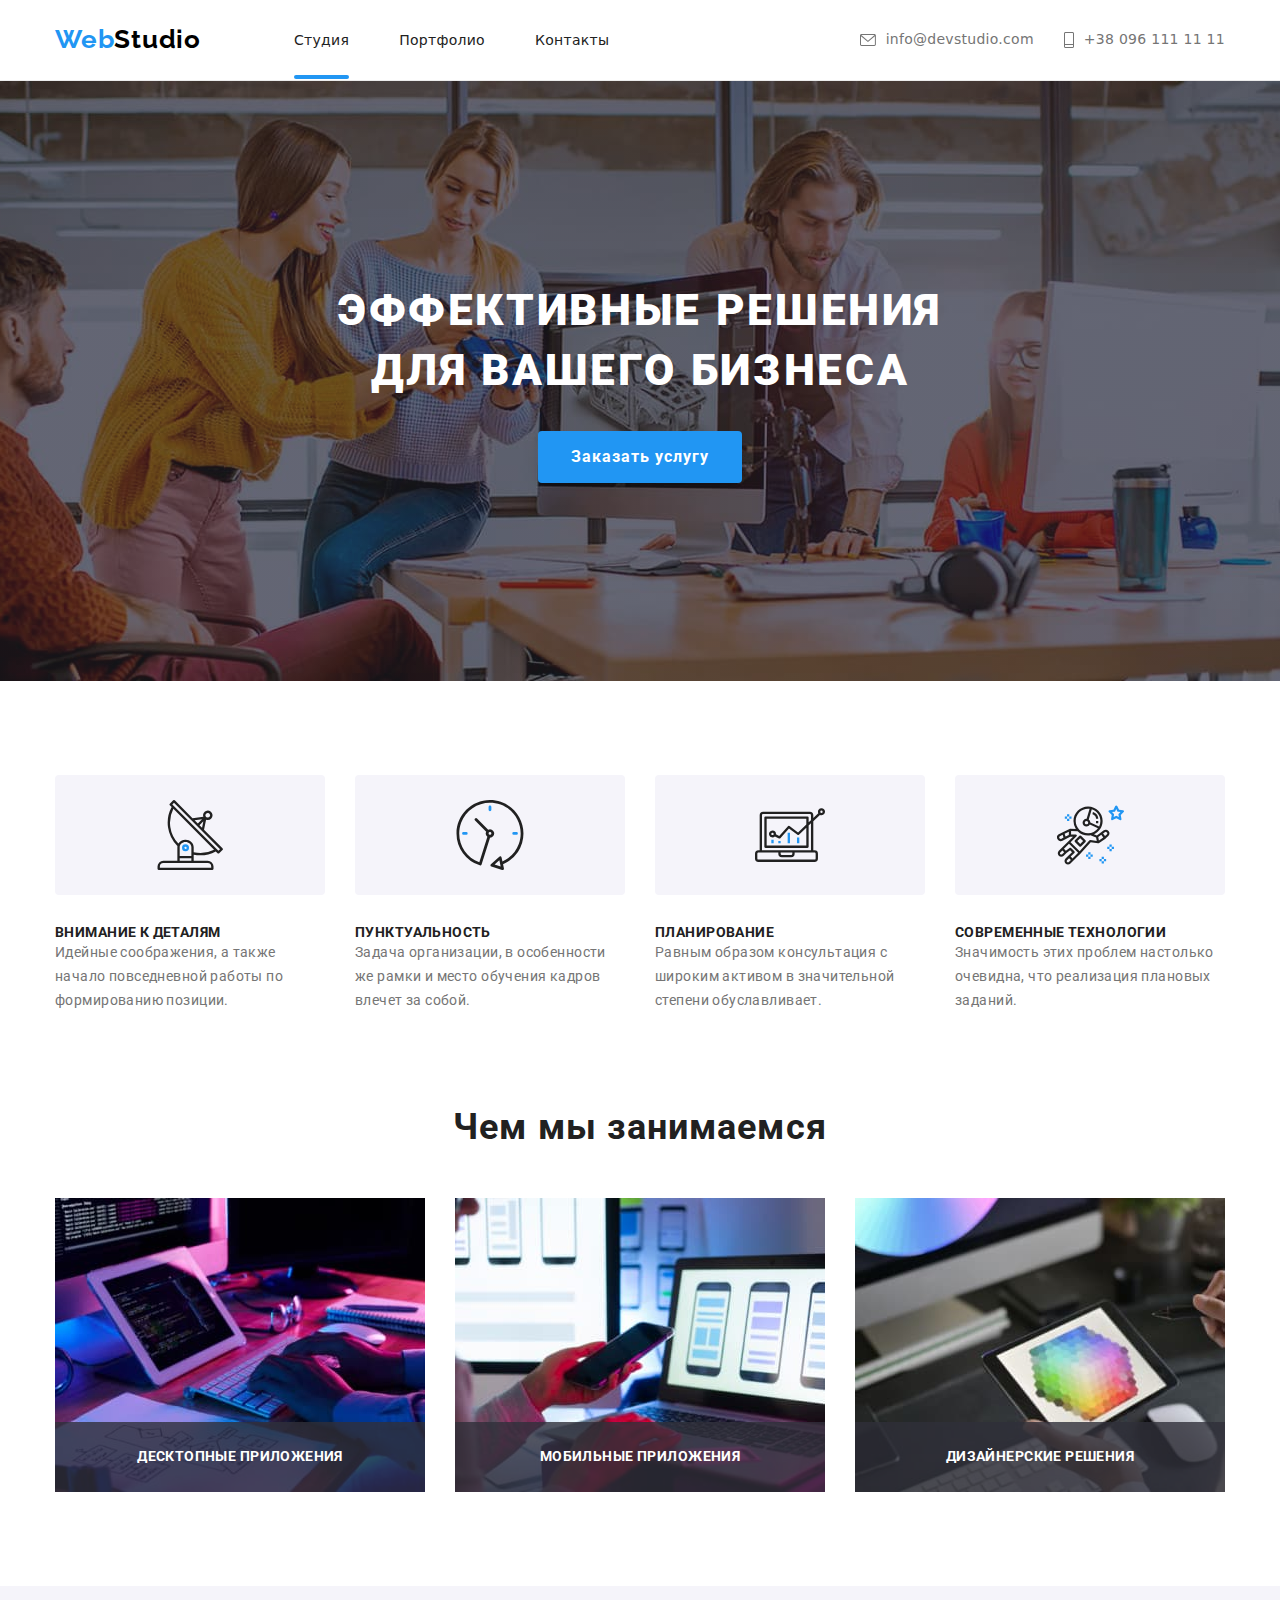
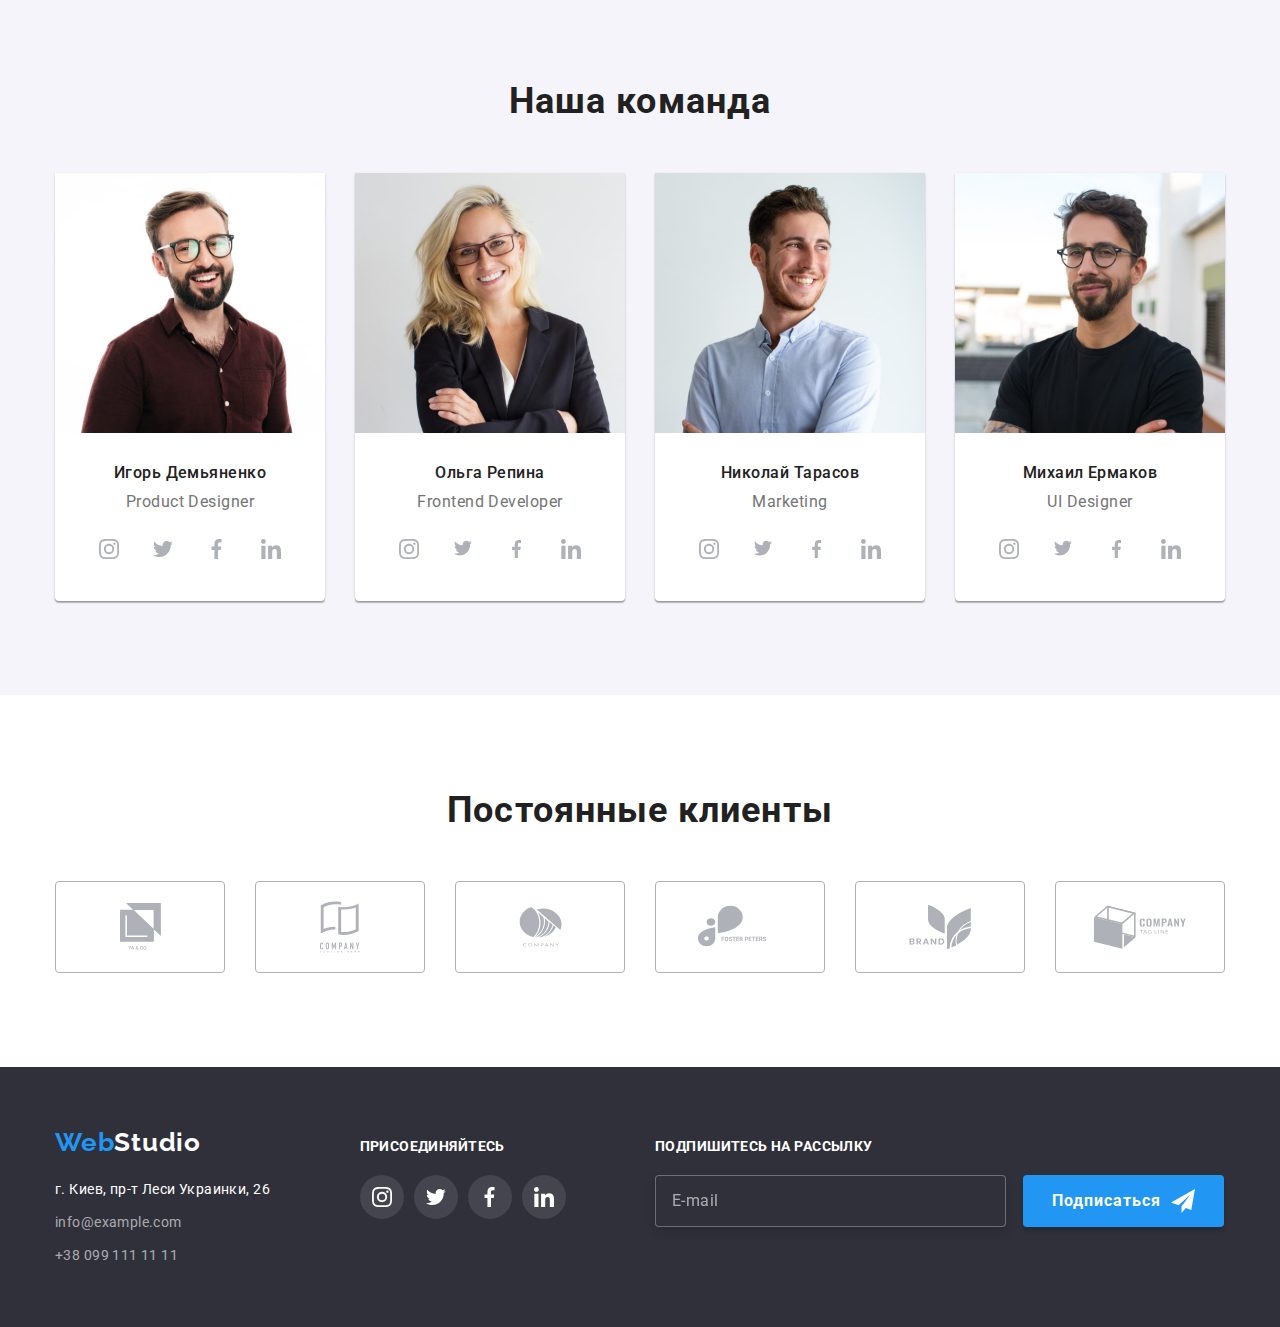
==== commit 6f9d26bb: "добавлено оформление модального окна" ====
--- a/index.html
+++ b/index.html
@@ -414,59 +414,59 @@
     <div class="backdrop is-hidden" data-modal>
       <div class="modal">
         <button class="modal-btn" type="button" data-modal-close>
-          <svg width="11" height="11">
+          <svg class="modal-btn__icon" width="11" height="11">
             <use href="./images/sprite.svg#icon-Vector"></use>
           </svg>
         </button>
 
-        <form name="order">
-          <b class="order-title">Оставьте свои данные, мы вам перезвоним</b>
-          <label class="order-label"
-            ><span class="lable-name">Имя</span>
-            <svg class="order-svg" width="18" height="18">
+        <form name="order-form">
+          <b class="order-form__title">Оставьте свои данные, мы вам перезвоним</b>
+          <label class="order-form__label"
+            ><span class="order-form__name">Имя</span>
+            <svg class="order-form__icon" width="18" height="18">
               <use href="./images/sprite.svg#icon-person-blank"></use>
             </svg>
-            <input class="order-input" type="text" name="name" />
-          </label>
-
-          <label class="order-label"
-            ><span class="lable-name">Телефон</span>
-            <svg class="order-svg" width="18" height="18">
+            <input class="order-form__input" type="text" name="name" />
+          </label>
+
+          <label class="order-form__label"
+            ><span class="order-form__name">Телефон</span>
+            <svg class="order-form__icon" width="18" height="18">
               <use href="./images/sprite.svg#icon-phone-blank"></use>
             </svg>
-            <input class="order-input" type="text" name="phone" />
-          </label>
-
-          <label class="order-label"
-            ><span class="lable-name">Почта</span>
-            <svg class="order-svg" width="18" height="18">
+            <input class="order-form__input" type="text" name="phone" />
+          </label>
+
+          <label class="order-form__label"
+            ><span class="order-form__name">Почта</span>
+            <svg class="order-form__icon" width="18" height="18">
               <use href="./images/sprite.svg#icon-email-blank"></use>
             </svg>
-            <input class="order-input" type="text" name="email" />
-          </label>
-
-          <label class="order-label"
-            ><span class="lable-name">Комментарий</span>
+            <input class="order-form__input" type="text" name="email" />
+          </label>
+
+          <label class="order-form__label"
+            ><span class="order-form__name">Комментарий</span>
             <textarea
-              class="order-textarea"
+              class="order-form__textarea"
               name="comments"
               placeholder="Введите текст"
               rows="5"
             ></textarea>
           </label>
 
-          <label class="order-confirm">
-            <input class="input-checkbox" type="checkbox" name="agreement" value="agree" />
-            <span class="order-icon">
+          <label class="confirmation">
+            <input class="confirmation__input-checkbox" type="checkbox" name="agreement" value="agree" />
+            <span class="confirmation__icon">
               <svg width="16px" height="15px">
               <use href="./images/sprite.svg#icon-checkbox"></svg>
               </svg>
             </span>
             Соглашаюсь с рассылкой и принимаю
-            <a class="agreement" href="">Условия договора</a>
-          </label>
-
-          <button class="order-btn" type="submit">Отправить</button>
+            <a class="confirmation__agreement" href="">Условия договора</a>
+          </label>
+
+          <button class="order-form__btn" type="submit">Отправить</button>
         </form>
       </div>
     </div>
--- a/css/main.min.css
+++ b/css/main.min.css
@@ -1 +1 @@
-/*! modern-normalize v1.1.0 | MIT License | https://github.com/sindresorhus/modern-normalize */*,::before,::after{-webkit-box-sizing:border-box;box-sizing:border-box}html{line-height:1.15;-webkit-text-size-adjust:100%;-moz-tab-size:4;-o-tab-size:4;tab-size:4}body{margin:0;font-family:system-ui,-apple-system,"Segoe UI",Roboto,Helvetica,Arial,sans-serif,"Apple Color Emoji","Segoe UI Emoji"}hr{height:0;color:inherit}abbr[title]{-webkit-text-decoration:underline dotted;text-decoration:underline dotted}b,strong{font-weight:bolder}code,kbd,samp,pre{font-family:ui-monospace,SFMono-Regular,Consolas,"Liberation Mono",Menlo,monospace;font-size:1em}small{font-size:80%}sub,sup{font-size:75%;line-height:0;position:relative;vertical-align:baseline}sub{bottom:-0.25em}sup{top:-0.5em}table{text-indent:0;border-color:inherit}button,input,optgroup,select,textarea{font-family:inherit;font-size:100%;line-height:1.15;margin:0}button,select{text-transform:none}button,[type=button],[type=reset],[type=submit]{-webkit-appearance:button}::-moz-focus-inner{border-style:none;padding:0}:-moz-focusring{outline:1px dotted ButtonText}:-moz-ui-invalid{box-shadow:none}legend{padding:0}progress{vertical-align:baseline}::-webkit-inner-spin-button,::-webkit-outer-spin-button{height:auto}[type=search]{-webkit-appearance:textfield;outline-offset:-2px}::-webkit-search-decoration{-webkit-appearance:none}::-webkit-file-upload-button{-webkit-appearance:button;font:inherit}summary{display:list-item}h1,h2,h3,h4,h5,h6,p{margin:0 0}img{display:block;max-width:100%;height:auto}.advantage-section__title{position:absolute;width:1px;height:1px;margin:-1px;border:0;padding:0;white-space:nowrap;-webkit-clip-path:inset(100%);clip-path:inset(100%);clip:rect(0 0 0 0);overflow:hidden}.call__list,.clients-list,.social,.team-list,.examples-list,.advantage-list,.header-contact,.header__list{list-style:none;padding-left:0;margin:0}.examples-list__link,.header-contact__link,.header__link{text-decoration:none;color:inherit}.container{width:1200px;padding:0 15px;margin:0 auto}.logo{font-family:"Raleway",sans-serif;font-style:normal;font-weight:700;font-size:26px;line-height:1.19;letter-spacing:.03em;text-decoration:none;color:#2196f3}.address__phone,.address__mail,.clients-list__link,.social__link,.header-contact__link,.header__link{-webkit-transition:color 250ms cubic-bezier(0.4, 0, 0.2, 1);transition:color 250ms cubic-bezier(0.4, 0, 0.2, 1)}.subscription__btn,.call__link,.social__link,.hiro-section__button{-webkit-transition:background-color 250ms cubic-bezier(0.4, 0, 0.2, 1);transition:background-color 250ms cubic-bezier(0.4, 0, 0.2, 1)}.clients-list__link{-webkit-transition:border-color 250ms cubic-bezier(0.4, 0, 0.2, 1);transition:border-color 250ms cubic-bezier(0.4, 0, 0.2, 1)}.header-contact__link,.header__link{font-family:"Roboto" sans-serif;font-style:normal;font-weight:500;font-size:14px;line-height:1.14;letter-spacing:.02em}.header{border-bottom:1px solid #ececec}.container--header{display:-webkit-box;display:-ms-flexbox;display:flex;-webkit-box-pack:justify;-ms-flex-pack:justify;justify-content:space-between;-webkit-box-align:center;-ms-flex-align:center;align-items:center}.header__nav{display:-webkit-box;display:-ms-flexbox;display:flex;-webkit-box-pack:center;-ms-flex-pack:center;justify-content:center;-webkit-box-align:center;-ms-flex-align:center;align-items:center}.logo{display:block}.logo--header{padding-top:24px;padding-bottom:25px}.logo__half{color:#000}.header__list{display:-webkit-box;display:-ms-flexbox;display:flex;-webkit-box-pack:center;-ms-flex-pack:center;justify-content:center;-webkit-box-align:center;-ms-flex-align:center;align-items:center;margin-left:93px}.header__item:not(:last-child){margin-right:50px}.header__link{padding-top:32px;padding-bottom:32px;color:#212121}.header__link--current{position:relative}.header__link--current::after{position:absolute;display:block;bottom:1px;content:" ";width:100%;height:4px;background-color:#2196f3;border-radius:2px}.header__link:hover,.header__link:focus{color:#2196f3}.header-contact{display:-webkit-box;display:-ms-flexbox;display:flex;-webkit-box-pack:center;-ms-flex-pack:center;justify-content:center;-webkit-box-align:center;-ms-flex-align:center;align-items:center}.header-contact__link{display:-webkit-box;display:-ms-flexbox;display:flex;-webkit-box-pack:center;-ms-flex-pack:center;justify-content:center;-webkit-box-align:center;-ms-flex-align:center;align-items:center;padding-top:32px;padding-bottom:32px;color:#757575}.header-contact__link:hover,.header-contact__link:focus{color:#2196f3}.header-contact__icone{fill:currentColor;margin-right:10px}.header-contact__item:not(:last-child){margin-right:30px}.hiro-section{text-align:center;padding-top:200px;padding-bottom:200px;height:600px;max-width:1600px;margin-left:auto;margin-right:auto;background-color:#2f303a;background-image:-webkit-gradient(linear, left top, left bottom, from(rgba(47, 48, 58, 0.4)), to(rgba(47, 48, 58, 0.4))),url(../images/hiro.jpg);background-image:linear-gradient(rgba(47, 48, 58, 0.4), rgba(47, 48, 58, 0.4)),url(../images/hiro.jpg);background-repeat:no-repeat;background-size:cover;background-position:50% 50%}.hiro-section__title{color:#fff;font-family:"Roboto";font-style:normal;font-weight:900;font-size:44px;line-height:1.36;letter-spacing:.06em;text-transform:uppercase;max-width:696px;margin-bottom:30px;margin-right:auto;margin-left:auto}.hiro-section__button{padding:10px 32px;min-width:200px;display:-webkit-inline-box;display:-ms-inline-flexbox;display:inline-flex;color:#fff;background-color:#2196f3;font-family:"Roboto",sans-serif;font-style:normal;font-weight:700;font-size:16px;line-height:1.9;letter-spacing:.06em;-webkit-box-shadow:0px 4px 4px rgba(0,0,0,.15);box-shadow:0px 4px 4px rgba(0,0,0,.15);border-radius:4px;border-width:1px;cursor:pointer;border-color:rgba(0,0,0,0)}.hiro-section__button:hover,.hiro-section__button:focus{background-color:#188ce8}.advantage-section{padding-top:94px}.advantage-list{display:-webkit-box;display:-ms-flexbox;display:flex;-webkit-box-pack:center;-ms-flex-pack:center;justify-content:center;-webkit-box-align:center;-ms-flex-align:center;align-items:center;-ms-flex-wrap:wrap;flex-wrap:wrap;margin-right:-30px}.advantage-list__icon{display:-webkit-box;display:-ms-flexbox;display:flex;-webkit-box-pack:center;-ms-flex-pack:center;justify-content:center;-webkit-box-align:center;-ms-flex-align:center;align-items:center;width:270px;height:120px;margin-bottom:30px;border-radius:4px;background-color:#f5f4fa}.advantage-list__title{font-family:"Roboto",sans-serif;font-style:normal;font-weight:700;font-size:14px;line-height:1.14;letter-spacing:.03em;text-transform:uppercase;color:#212121}.advantage-list__text{font-family:"Roboto",sans-serif;font-style:normal;font-weight:400;font-size:14px;line-height:1.7;letter-spacing:.03em;color:#757575}.advantage-list__item{-ms-flex-preferred-size:calc(25% - 30px);flex-basis:calc(25% - 30px);margin-right:30px}.examples-section{padding-top:94px;padding-bottom:94px}.examples-section__title{font-family:"Roboto",sans-serif;font-style:normal;font-weight:700;font-size:36px;line-height:1.17;text-align:center;letter-spacing:.03em;margin-bottom:50px;color:#212121}.examples-list{display:-webkit-box;display:-ms-flexbox;display:flex;-webkit-box-pack:center;-ms-flex-pack:center;justify-content:center;-webkit-box-align:center;-ms-flex-align:center;align-items:center;margin-right:-30px}.examples-list__visual{position:relative}.examples-list__title{position:absolute;bottom:0;text-align:center;width:100%;margin:0;padding-top:27px;padding-bottom:27px;font-family:"Roboto",sans-serif;font-style:normal;font-weight:700;font-size:14px;line-height:1.14;letter-spacing:.03em;text-transform:uppercase;color:#fff;background-color:rgba(47,48,58,.8)}.examples-list__item{-ms-flex-preferred-size:calc(33.3333333333% - 30px);flex-basis:calc(33.3333333333% - 30px);margin-right:30px}.ourteam-section{padding-top:94px;padding-bottom:94px;background-color:#f5f4fa}.ourteam-section__title{font-family:"Roboto",sans-serif;font-style:normal;font-weight:700;font-size:36px;line-height:1.17;letter-spacing:.03em;margin-bottom:50px;text-align:center;color:#212121}.team-list{display:-webkit-box;display:-ms-flexbox;display:flex;-webkit-box-pack:centre;-ms-flex-pack:centre;justify-content:centre;-webkit-box-align:center;-ms-flex-align:center;align-items:center;-ms-flex-wrap:wrap;flex-wrap:wrap;margin-right:-30px}.team-list__item{-ms-flex-preferred-size:calc(25% - 30px);flex-basis:calc(25% - 30px);margin-right:30px;-webkit-box-shadow:0px 1px 3px rgba(0,0,0,.12),0px 1px 1px rgba(0,0,0,.14),0px 2px 1px rgba(0,0,0,.2);box-shadow:0px 1px 3px rgba(0,0,0,.12),0px 1px 1px rgba(0,0,0,.14),0px 2px 1px rgba(0,0,0,.2);border-radius:0px 0px 4px 4px;background:#fff}.team-list__person{padding-top:30px;padding-bottom:30px;text-align:center}.team-list__title{font-family:"Roboto",sans-serif;font-style:normal;font-weight:500;font-size:16px;line-height:1.19;letter-spacing:.03em;text-align:center;color:#212121;margin-bottom:10px}.team-list__text{font-family:"Roboto",sans-serif;font-style:normal;font-weight:400;font-size:16px;line-height:1.19;letter-spacing:.03em;text-align:center;letter-spacing:.03em;color:#757575;margin-bottom:16px}.social{display:-webkit-box;display:-ms-flexbox;display:flex;-webkit-box-pack:center;-ms-flex-pack:center;justify-content:center;-webkit-box-align:center;-ms-flex-align:center;align-items:center}.social__item:not(:last-child){margin-right:10px}.social__link{display:-webkit-box;display:-ms-flexbox;display:flex;-webkit-box-pack:center;-ms-flex-pack:center;justify-content:center;-webkit-box-align:center;-ms-flex-align:center;align-items:center;width:44px;height:44px;border-radius:50%;color:#afb1b8}.social__link:hover,.social__link:focus{color:#fff;background-color:#2196f3}.social__icon{fill:currentColor}.clients-section{padding-top:94px;padding-bottom:94px}.clients-section__title{font-family:"Roboto",sans-serif;font-style:normal;font-weight:700;font-size:36px;line-height:1.17;letter-spacing:.03em;text-align:center;color:#212121;margin-bottom:50px}.clients-list{display:-webkit-box;display:-ms-flexbox;display:flex;-webkit-box-pack:center;-ms-flex-pack:center;justify-content:center;-webkit-box-align:center;-ms-flex-align:center;align-items:center;margin-right:-30px}.clients-list__item{-ms-flex-preferred-size:calc(16.6666666667% - 30px);flex-basis:calc(16.6666666667% - 30px);margin-right:30px}.clients-list__link{display:-webkit-box;display:-ms-flexbox;display:flex;-webkit-box-pack:center;-ms-flex-pack:center;justify-content:center;-webkit-box-align:center;-ms-flex-align:center;align-items:center;width:170px;height:92px;border:1px solid #afb1b8;border-radius:4px;color:#afb1b8}.clients-list__link:hover,.clients-list__link:focus{color:#2196f3;border-color:#2196f3}.clients-list__logo{fill:currentColor}.address__phone,.address__mail{font-family:"Roboto",sans-serif;font-style:normal;font-weight:400;font-size:14px;line-height:24px;letter-spacing:.03em;display:block;color:rgba(255,255,255,.6);text-decoration:none}.footer{padding-top:60px;padding-bottom:60px;background-color:#2f303a}.container--footer{display:-webkit-box;display:-ms-flexbox;display:flex;-webkit-box-pack:justify;-ms-flex-pack:justify;justify-content:space-between;-webkit-box-align:center;-ms-flex-align:center;align-items:center}.logo--footer{margin-bottom:20px}.logo__half--footer{color:#fff}.address{font-family:"Roboto",sans-serif;font-style:normal;font-weight:400;font-size:14px;line-height:1.7;letter-spacing:.03em;color:#fff}.address__mail{margin:9px 0}.address__mail:hover,.address__mail:focus{color:#2196f3}.address__phone:hover,.address__phone:focus{color:#2196f3}.call{-ms-flex-item-align:start;align-self:flex-start;padding-top:12px}.call__title{font-family:"Roboto",sans-serif;font-style:normal;font-weight:700;font-size:14px;line-height:1.14;letter-spacing:.03em;text-transform:uppercase;display:block;margin-bottom:20px;color:#fff}.call__list{display:-webkit-box;display:-ms-flexbox;display:flex;-webkit-box-pack:center;-ms-flex-pack:center;justify-content:center;-webkit-box-align:center;-ms-flex-align:center;align-items:center}.call__item:not(:last-child){margin-right:10px}.call__link{display:-webkit-box;display:-ms-flexbox;display:flex;-webkit-box-pack:center;-ms-flex-pack:center;justify-content:center;-webkit-box-align:center;-ms-flex-align:center;align-items:center;width:44px;height:44px;border-radius:50%;color:#fff;background-color:rgba(255,255,255,.1)}.call__link:hover,.call__link:focus{background-color:#2196f3}.social__icon--footer{fill:currentColor}.subscription{width:570px;-ms-flex-item-align:start;align-self:flex-start;padding-top:12px}.subscription__title{display:block;font-family:"Roboto",sans-serif;font-style:normal;font-weight:700;font-size:14px;line-height:1.14;letter-spacing:.03em;text-transform:uppercase;color:#fff;margin-bottom:20px}.subscription__input{font-family:"Roboto",sans-serif;font-style:normal;letter-spacing:.03em;font-weight:400;font-size:16px;line-height:1.25;color:#fff;width:351px;padding:15px 0 15px 16px;background-color:#2f303a;border:1px solid rgba(255,255,255,.3);-webkit-filter:drop-shadow(0px 4px 4px rgba(0, 0, 0, 0.15));filter:drop-shadow(0px 4px 4px rgba(0, 0, 0, 0.15));border-radius:4px}.subscription__input::-webkit-input-placeholder{color:rgba(255,255,255,.6)}.subscription__input::-moz-placeholder{color:rgba(255,255,255,.6)}.subscription__input:-ms-input-placeholder{color:rgba(255,255,255,.6)}.subscription__input::-ms-input-placeholder{color:rgba(255,255,255,.6)}.subscription__input::placeholder{color:rgba(255,255,255,.6)}.subscription__btn{padding:10px 28px;min-width:200px;display:-webkit-inline-box;display:-ms-inline-flexbox;display:inline-flex;color:#fff;background-color:#2196f3;font-family:"Roboto",sans-serif;font-style:normal;font-weight:700;font-size:16px;line-height:1.9;letter-spacing:.06em;-webkit-box-shadow:0px 4px 4px rgba(0,0,0,.15);box-shadow:0px 4px 4px rgba(0,0,0,.15);border-radius:4px;border-width:1px;cursor:pointer;border-color:rgba(0,0,0,0);-webkit-box-align:center;-ms-flex-align:center;align-items:center;margin-left:12px}.subscription__btn:hover,.subscription__btn:focus{background-color:#188ce8}.subscription__icon{fill:currentColor;margin-left:10px}/*# sourceMappingURL=main.min.css.map */+/*! modern-normalize v1.1.0 | MIT License | https://github.com/sindresorhus/modern-normalize */*,::before,::after{-webkit-box-sizing:border-box;box-sizing:border-box}html{line-height:1.15;-webkit-text-size-adjust:100%;-moz-tab-size:4;-o-tab-size:4;tab-size:4}body{margin:0;font-family:system-ui,-apple-system,"Segoe UI",Roboto,Helvetica,Arial,sans-serif,"Apple Color Emoji","Segoe UI Emoji"}hr{height:0;color:inherit}abbr[title]{-webkit-text-decoration:underline dotted;text-decoration:underline dotted}b,strong{font-weight:bolder}code,kbd,samp,pre{font-family:ui-monospace,SFMono-Regular,Consolas,"Liberation Mono",Menlo,monospace;font-size:1em}small{font-size:80%}sub,sup{font-size:75%;line-height:0;position:relative;vertical-align:baseline}sub{bottom:-0.25em}sup{top:-0.5em}table{text-indent:0;border-color:inherit}button,input,optgroup,select,textarea{font-family:inherit;font-size:100%;line-height:1.15;margin:0}button,select{text-transform:none}button,[type=button],[type=reset],[type=submit]{-webkit-appearance:button}::-moz-focus-inner{border-style:none;padding:0}:-moz-focusring{outline:1px dotted ButtonText}:-moz-ui-invalid{box-shadow:none}legend{padding:0}progress{vertical-align:baseline}::-webkit-inner-spin-button,::-webkit-outer-spin-button{height:auto}[type=search]{-webkit-appearance:textfield;outline-offset:-2px}::-webkit-search-decoration{-webkit-appearance:none}::-webkit-file-upload-button{-webkit-appearance:button;font:inherit}summary{display:list-item}h1,h2,h3,h4,h5,h6,p{margin:0 0}img{display:block;max-width:100%;height:auto}.container{width:1200px;padding:0 15px;margin:0 auto}.confirmation__input-checkbox,.advantage-section__title{position:absolute;width:1px;height:1px;margin:-1px;border:0;padding:0;white-space:nowrap;-webkit-clip-path:inset(100%);clip-path:inset(100%);clip:rect(0 0 0 0);overflow:hidden}.call__list,.clients-list,.social,.team-list,.examples-list,.advantage-list,.header-contact,.header__list{list-style:none;padding-left:0;margin:0}.examples-list__link,.header-contact__link,.header__link{text-decoration:none;color:inherit}.logo{font-family:"Raleway",sans-serif;font-style:normal;font-weight:700;font-size:26px;line-height:1.19;letter-spacing:.03em;text-decoration:none;color:#2196f3}.header-contact__link,.header__link{font-family:"Roboto" sans-serif;font-style:normal;font-weight:500;font-size:14px;line-height:1.14;letter-spacing:.02em}.header{border-bottom:1px solid #ececec}.container--header{display:-webkit-box;display:-ms-flexbox;display:flex;-webkit-box-pack:justify;-ms-flex-pack:justify;justify-content:space-between;-webkit-box-align:center;-ms-flex-align:center;align-items:center}.header__nav{display:-webkit-box;display:-ms-flexbox;display:flex;-webkit-box-pack:center;-ms-flex-pack:center;justify-content:center;-webkit-box-align:center;-ms-flex-align:center;align-items:center}.logo{display:block}.logo--header{padding-top:24px;padding-bottom:25px}.logo__half{color:#000}.header__list{display:-webkit-box;display:-ms-flexbox;display:flex;-webkit-box-pack:center;-ms-flex-pack:center;justify-content:center;-webkit-box-align:center;-ms-flex-align:center;align-items:center;margin-left:93px}.header__item:not(:last-child){margin-right:50px}.header__link{padding-top:32px;padding-bottom:32px;color:#212121;-webkit-transition:color 250ms cubic-bezier(0.4, 0, 0.2, 1);transition:color 250ms cubic-bezier(0.4, 0, 0.2, 1)}.header__link:hover,.header__link:focus{color:#2196f3}.header__link--current{position:relative}.header__link--current::after{position:absolute;display:block;bottom:1px;content:" ";width:100%;height:4px;background-color:#2196f3;border-radius:2px}.header-contact{display:-webkit-box;display:-ms-flexbox;display:flex;-webkit-box-pack:center;-ms-flex-pack:center;justify-content:center;-webkit-box-align:center;-ms-flex-align:center;align-items:center}.header-contact__link{display:-webkit-box;display:-ms-flexbox;display:flex;-webkit-box-pack:center;-ms-flex-pack:center;justify-content:center;-webkit-box-align:center;-ms-flex-align:center;align-items:center;padding-top:32px;padding-bottom:32px;color:#757575;-webkit-transition:color 250ms cubic-bezier(0.4, 0, 0.2, 1);transition:color 250ms cubic-bezier(0.4, 0, 0.2, 1)}.header-contact__link:hover,.header-contact__link:focus{color:#2196f3}.header-contact__icone{fill:currentColor;margin-right:10px}.header-contact__item:not(:last-child){margin-right:30px}.hiro-section{text-align:center;padding-top:200px;padding-bottom:200px;height:600px;max-width:1600px;margin-left:auto;margin-right:auto;background-color:#2f303a;background-image:-webkit-gradient(linear, left top, left bottom, from(rgba(47, 48, 58, 0.4)), to(rgba(47, 48, 58, 0.4))),url(../images/hiro.jpg);background-image:linear-gradient(rgba(47, 48, 58, 0.4), rgba(47, 48, 58, 0.4)),url(../images/hiro.jpg);background-repeat:no-repeat;background-size:cover;background-position:50% 50%}.hiro-section__title{color:#fff;font-family:"Roboto";font-style:normal;font-weight:900;font-size:44px;line-height:1.36;letter-spacing:.06em;text-transform:uppercase;max-width:696px;margin-bottom:30px;margin-right:auto;margin-left:auto}.hiro-section__button{padding:10px 32px;min-width:200px;display:-webkit-inline-box;display:-ms-inline-flexbox;display:inline-flex;color:#fff;background-color:#2196f3;font-family:"Roboto",sans-serif;font-style:normal;font-weight:700;font-size:16px;line-height:1.9;letter-spacing:.06em;-webkit-box-shadow:0px 4px 4px rgba(0,0,0,.15);box-shadow:0px 4px 4px rgba(0,0,0,.15);border-radius:4px;border-width:1px;cursor:pointer;border-color:rgba(0,0,0,0);-webkit-transition:background-color 250ms cubic-bezier(0.4, 0, 0.2, 1);transition:background-color 250ms cubic-bezier(0.4, 0, 0.2, 1)}.hiro-section__button:hover,.hiro-section__button:focus{background-color:#188ce8}.advantage-section{padding-top:94px}.advantage-list{display:-webkit-box;display:-ms-flexbox;display:flex;-webkit-box-pack:center;-ms-flex-pack:center;justify-content:center;-webkit-box-align:center;-ms-flex-align:center;align-items:center;-ms-flex-wrap:wrap;flex-wrap:wrap;margin-right:-30px}.advantage-list__icon{display:-webkit-box;display:-ms-flexbox;display:flex;-webkit-box-pack:center;-ms-flex-pack:center;justify-content:center;-webkit-box-align:center;-ms-flex-align:center;align-items:center;width:270px;height:120px;margin-bottom:30px;border-radius:4px;background-color:#f5f4fa}.advantage-list__title{font-family:"Roboto",sans-serif;font-style:normal;font-weight:700;font-size:14px;line-height:1.14;letter-spacing:.03em;text-transform:uppercase;color:#212121}.advantage-list__text{font-family:"Roboto",sans-serif;font-style:normal;font-weight:400;font-size:14px;line-height:1.7;letter-spacing:.03em;color:#757575}.advantage-list__item{-ms-flex-preferred-size:calc(25% - 30px);flex-basis:calc(25% - 30px);margin-right:30px}.examples-section{padding-top:94px;padding-bottom:94px}.examples-section__title{font-family:"Roboto",sans-serif;font-style:normal;font-weight:700;font-size:36px;line-height:1.17;text-align:center;letter-spacing:.03em;margin-bottom:50px;color:#212121}.examples-list{display:-webkit-box;display:-ms-flexbox;display:flex;-webkit-box-pack:center;-ms-flex-pack:center;justify-content:center;-webkit-box-align:center;-ms-flex-align:center;align-items:center;margin-right:-30px}.examples-list__visual{position:relative}.examples-list__title{position:absolute;bottom:0;text-align:center;width:100%;margin:0;padding-top:27px;padding-bottom:27px;font-family:"Roboto",sans-serif;font-style:normal;font-weight:700;font-size:14px;line-height:1.14;letter-spacing:.03em;text-transform:uppercase;color:#fff;background-color:rgba(47,48,58,.8)}.examples-list__item{-ms-flex-preferred-size:calc(33.3333333333% - 30px);flex-basis:calc(33.3333333333% - 30px);margin-right:30px}.ourteam-section{padding-top:94px;padding-bottom:94px;background-color:#f5f4fa}.ourteam-section__title{font-family:"Roboto",sans-serif;font-style:normal;font-weight:700;font-size:36px;line-height:1.17;letter-spacing:.03em;margin-bottom:50px;text-align:center;color:#212121}.team-list{display:-webkit-box;display:-ms-flexbox;display:flex;-webkit-box-pack:centre;-ms-flex-pack:centre;justify-content:centre;-webkit-box-align:center;-ms-flex-align:center;align-items:center;-ms-flex-wrap:wrap;flex-wrap:wrap;margin-right:-30px}.team-list__item{-ms-flex-preferred-size:calc(25% - 30px);flex-basis:calc(25% - 30px);margin-right:30px;-webkit-box-shadow:0px 1px 3px rgba(0,0,0,.12),0px 1px 1px rgba(0,0,0,.14),0px 2px 1px rgba(0,0,0,.2);box-shadow:0px 1px 3px rgba(0,0,0,.12),0px 1px 1px rgba(0,0,0,.14),0px 2px 1px rgba(0,0,0,.2);border-radius:0px 0px 4px 4px;background:#fff}.team-list__person{padding-top:30px;padding-bottom:30px;text-align:center}.team-list__title{font-family:"Roboto",sans-serif;font-style:normal;font-weight:500;font-size:16px;line-height:1.19;letter-spacing:.03em;text-align:center;color:#212121;margin-bottom:10px}.team-list__text{font-family:"Roboto",sans-serif;font-style:normal;font-weight:400;font-size:16px;line-height:1.19;letter-spacing:.03em;text-align:center;letter-spacing:.03em;color:#757575;margin-bottom:16px}.social{display:-webkit-box;display:-ms-flexbox;display:flex;-webkit-box-pack:center;-ms-flex-pack:center;justify-content:center;-webkit-box-align:center;-ms-flex-align:center;align-items:center}.social__item:not(:last-child){margin-right:10px}.social__link{display:-webkit-box;display:-ms-flexbox;display:flex;-webkit-box-pack:center;-ms-flex-pack:center;justify-content:center;-webkit-box-align:center;-ms-flex-align:center;align-items:center;width:44px;height:44px;border-radius:50%;-webkit-transition:color 250ms cubic-bezier(0.4, 0, 0.2, 1),background-color 250ms cubic-bezier(0.4, 0, 0.2, 1);transition:color 250ms cubic-bezier(0.4, 0, 0.2, 1),background-color 250ms cubic-bezier(0.4, 0, 0.2, 1);color:#afb1b8}.social__link:hover,.social__link:focus{color:#fff;background-color:#2196f3}.social__icon{fill:currentColor}.clients-section{padding-top:94px;padding-bottom:94px}.clients-section__title{font-family:"Roboto",sans-serif;font-style:normal;font-weight:700;font-size:36px;line-height:1.17;letter-spacing:.03em;text-align:center;color:#212121;margin-bottom:50px}.clients-list{display:-webkit-box;display:-ms-flexbox;display:flex;-webkit-box-pack:center;-ms-flex-pack:center;justify-content:center;-webkit-box-align:center;-ms-flex-align:center;align-items:center;margin-right:-30px}.clients-list__item{-ms-flex-preferred-size:calc(16.6666666667% - 30px);flex-basis:calc(16.6666666667% - 30px);margin-right:30px}.clients-list__logo{fill:currentColor}.clients-list__link{display:-webkit-box;display:-ms-flexbox;display:flex;-webkit-box-pack:center;-ms-flex-pack:center;justify-content:center;-webkit-box-align:center;-ms-flex-align:center;align-items:center;width:170px;height:92px;border:1px solid #afb1b8;border-radius:4px;color:#afb1b8;-webkit-transition:color 250ms linear,border-color 250ms cubic-bezier(0.4, 0, 0.2, 1);transition:color 250ms linear,border-color 250ms cubic-bezier(0.4, 0, 0.2, 1)}.clients-list__link:hover,.clients-list__link:focus{color:#2196f3;border-color:#2196f3}.address__phone,.address__mail{font-family:"Roboto",sans-serif;font-style:normal;font-weight:400;font-size:14px;line-height:24px;letter-spacing:.03em;display:block;color:rgba(255,255,255,.6);text-decoration:none;-webkit-transition:color 250ms cubic-bezier(0.4, 0, 0.2, 1);transition:color 250ms cubic-bezier(0.4, 0, 0.2, 1)}.footer{padding-top:60px;padding-bottom:60px;background-color:#2f303a}.container--footer{display:-webkit-box;display:-ms-flexbox;display:flex;-webkit-box-pack:justify;-ms-flex-pack:justify;justify-content:space-between;-webkit-box-align:center;-ms-flex-align:center;align-items:center}.logo--footer{margin-bottom:20px}.logo__half--footer{color:#fff}.address{font-family:"Roboto",sans-serif;font-style:normal;font-weight:400;font-size:14px;line-height:1.7;letter-spacing:.03em;color:#fff}.address__mail{margin:9px 0;-webkit-transition:color 250ms cubic-bezier(0.4, 0, 0.2, 1);transition:color 250ms cubic-bezier(0.4, 0, 0.2, 1)}.address__mail:hover,.address__mail:focus{color:#2196f3}.address__phone{-webkit-transition:color 250ms cubic-bezier(0.4, 0, 0.2, 1);transition:color 250ms cubic-bezier(0.4, 0, 0.2, 1)}.address__phone:hover,.address__phone:focus{color:#2196f3}.call{-ms-flex-item-align:start;align-self:flex-start;padding-top:12px}.call__title{font-family:"Roboto",sans-serif;font-style:normal;font-weight:700;font-size:14px;line-height:1.14;letter-spacing:.03em;text-transform:uppercase;display:block;margin-bottom:20px;color:#fff}.call__list{display:-webkit-box;display:-ms-flexbox;display:flex;-webkit-box-pack:center;-ms-flex-pack:center;justify-content:center;-webkit-box-align:center;-ms-flex-align:center;align-items:center}.call__item:not(:last-child){margin-right:10px}.call__link{display:-webkit-box;display:-ms-flexbox;display:flex;-webkit-box-pack:center;-ms-flex-pack:center;justify-content:center;-webkit-box-align:center;-ms-flex-align:center;align-items:center;width:44px;height:44px;border-radius:50%;color:#fff;background-color:rgba(255,255,255,.1);-webkit-transition:background-color 250ms cubic-bezier(0.4, 0, 0.2, 1);transition:background-color 250ms cubic-bezier(0.4, 0, 0.2, 1)}.call__link:hover,.call__link:focus{background-color:#2196f3}.social__icon--footer{fill:currentColor}.subscription{width:570px;-ms-flex-item-align:start;align-self:flex-start;padding-top:12px}.subscription__title{display:block;font-family:"Roboto",sans-serif;font-style:normal;font-weight:700;font-size:14px;line-height:1.14;letter-spacing:.03em;text-transform:uppercase;color:#fff;margin-bottom:20px}.subscription__input{font-family:"Roboto",sans-serif;font-style:normal;letter-spacing:.03em;font-weight:400;font-size:16px;line-height:1.25;color:#fff;width:351px;padding:15px 0 15px 16px;background-color:#2f303a;border:1px solid rgba(255,255,255,.3);-webkit-filter:drop-shadow(0px 4px 4px rgba(0, 0, 0, 0.15));filter:drop-shadow(0px 4px 4px rgba(0, 0, 0, 0.15));border-radius:4px}.subscription__input::-webkit-input-placeholder{color:rgba(255,255,255,.6)}.subscription__input::-moz-placeholder{color:rgba(255,255,255,.6)}.subscription__input:-ms-input-placeholder{color:rgba(255,255,255,.6)}.subscription__input::-ms-input-placeholder{color:rgba(255,255,255,.6)}.subscription__input::placeholder{color:rgba(255,255,255,.6)}.subscription__btn{padding:10px 28px;min-width:200px;display:-webkit-inline-box;display:-ms-inline-flexbox;display:inline-flex;color:#fff;background-color:#2196f3;font-family:"Roboto",sans-serif;font-style:normal;font-weight:700;font-size:16px;line-height:1.9;letter-spacing:.06em;-webkit-box-shadow:0px 4px 4px rgba(0,0,0,.15);box-shadow:0px 4px 4px rgba(0,0,0,.15);border-radius:4px;border-width:1px;cursor:pointer;border-color:rgba(0,0,0,0);-webkit-transition:background-color 250ms cubic-bezier(0.4, 0, 0.2, 1);transition:background-color 250ms cubic-bezier(0.4, 0, 0.2, 1);-webkit-box-align:center;-ms-flex-align:center;align-items:center;margin-left:12px}.subscription__btn:hover,.subscription__btn:focus{background-color:#188ce8}.subscription__icon{fill:currentColor;margin-left:10px}.backdrop{position:fixed;top:0;left:0;width:100%;height:100%;background-color:rgba(0,0,0,.2);opacity:1;-webkit-transition:opacity 250ms cubic-bezier(0.4, 0, 0.2, 1),visibility 250ms cubic-bezier(0.4, 0, 0.2, 1);transition:opacity 250ms cubic-bezier(0.4, 0, 0.2, 1),visibility 250ms cubic-bezier(0.4, 0, 0.2, 1)}.backdrop.is-hidden{pointer-events:none;opacity:0;visibility:hidden}.modal{position:absolute;top:50%;left:50%;-webkit-transform:translate(-50%, -50%) scale(1);transform:translate(-50%, -50%) scale(1);min-width:528px;min-height:581px;padding:40px;background-color:#fff;-webkit-box-shadow:0px 1px 3px rgba(0,0,0,.12),0px 1px 1px rgba(0,0,0,.14),0px 2px 1px rgba(0,0,0,.2);box-shadow:0px 1px 3px rgba(0,0,0,.12),0px 1px 1px rgba(0,0,0,.14),0px 2px 1px rgba(0,0,0,.2);border-radius:4px;-webkit-transition:-webkit-transform 250ms cubic-bezier(0.4, 0, 0.2, 1);transition:-webkit-transform 250ms cubic-bezier(0.4, 0, 0.2, 1);transition:transform 250ms cubic-bezier(0.4, 0, 0.2, 1);transition:transform 250ms cubic-bezier(0.4, 0, 0.2, 1), -webkit-transform 250ms cubic-bezier(0.4, 0, 0.2, 1)}.backdrop.is-hidden .modal{-webkit-transform:translate(-50%, -50%) scale(2);transform:translate(-50%, -50%) scale(2)}.modal-btn{display:block;position:absolute;top:8px;right:8px;width:30px;height:30px;padding:0;margin:0;color:#000;background-color:#fff;border:1px solid rgba(0,0,0,.1);border-radius:50%;-webkit-transition:color 250ms cubic-bezier(0.4, 0, 0.2, 1);transition:color 250ms cubic-bezier(0.4, 0, 0.2, 1)}.modal-btn:hover,.modal-btn:focus{color:#2196f3}.modal-btn__icon{fill:currentColor}.order-form{width:448px}.order-form__title{font-family:"Roboto",sans-serif;font-style:normal;font-weight:700;font-size:20px;line-height:1.15;letter-spacing:.03em;color:#212121;text-align:center;display:block;margin-bottom:12px}.order-form__label{position:relative;display:-webkit-box;display:-ms-flexbox;display:flex;-webkit-box-orient:vertical;-webkit-box-direction:normal;-ms-flex-direction:column;flex-direction:column}.order-form__label:nth-child(-n+4){margin-bottom:10px}.order-form__label:nth-child(5){margin-bottom:20px}.order-form__input{padding:11px 0 11px 42px;width:100%;border:1px solid rgba(33,33,33,.2);border-radius:4px;-webkit-transition:border-color 250ms cubic-bezier(0.4, 0, 0.2, 1);transition:border-color 250ms cubic-bezier(0.4, 0, 0.2, 1)}.order-form__input:focus{border-color:#2196f3;outline:none}.order-form__name{font-family:"Roboto",sans-serif;font-style:normal;font-weight:400;font-size:12px;line-height:1.17;letter-spacing:.01em;color:#757575;margin-bottom:4px}.order-form__textarea{resize:none;padding:12px 16px;border:1px solid rgba(33,33,33,.2);border-radius:4px;-webkit-transition:border-color 250ms cubic-bezier(0.4, 0, 0.2, 1);transition:border-color 250ms cubic-bezier(0.4, 0, 0.2, 1)}.order-form__textarea:focus{border-color:#2196f3;outline:none}.order-form__textarea::-webkit-input-placeholder{font-family:"Roboto",sans-serif;font-style:normal;font-weight:400;font-size:12px;line-height:1.17;letter-spacing:.01em;color:rgba(117,117,117,.5);font-weight:400;font-size:12px;line-height:1.17;letter-spacing:.01em}.order-form__textarea::-moz-placeholder{font-family:"Roboto",sans-serif;font-style:normal;font-weight:400;font-size:12px;line-height:1.17;letter-spacing:.01em;color:rgba(117,117,117,.5);font-weight:400;font-size:12px;line-height:1.17;letter-spacing:.01em}.order-form__textarea:-ms-input-placeholder{font-family:"Roboto",sans-serif;font-style:normal;font-weight:400;font-size:12px;line-height:1.17;letter-spacing:.01em;color:rgba(117,117,117,.5);font-weight:400;font-size:12px;line-height:1.17;letter-spacing:.01em}.order-form__textarea::-ms-input-placeholder{font-family:"Roboto",sans-serif;font-style:normal;font-weight:400;font-size:12px;line-height:1.17;letter-spacing:.01em;color:rgba(117,117,117,.5);font-weight:400;font-size:12px;line-height:1.17;letter-spacing:.01em}.order-form__textarea::placeholder{font-family:"Roboto",sans-serif;font-style:normal;font-weight:400;font-size:12px;line-height:1.17;letter-spacing:.01em;color:rgba(117,117,117,.5);font-weight:400;font-size:12px;line-height:1.17;letter-spacing:.01em}.confirmation{display:-webkit-box;display:-ms-flexbox;display:flex;-webkit-box-pack:center;-ms-flex-pack:center;justify-content:center;-webkit-box-align:center;-ms-flex-align:center;align-items:center;font-family:"Roboto",sans-serif;font-style:normal;font-weight:400;font-size:14px;line-height:2;letter-spacing:.03em;color:#757575;margin-bottom:30px}.confirmation__icon{display:-webkit-box;display:-ms-flexbox;display:flex;-webkit-box-pack:center;-ms-flex-pack:center;justify-content:center;-webkit-box-align:center;-ms-flex-align:center;align-items:center;width:16px;height:15px;margin-right:7px;background-origin:border-box;border:2px solid #212121;border-radius:2px;-webkit-transition:background-color 250ms cubic-bezier(0.4, 0, 0.2, 1),border-color 250ms cubic-bezier(0.4, 0, 0.2, 1);transition:background-color 250ms cubic-bezier(0.4, 0, 0.2, 1),border-color 250ms cubic-bezier(0.4, 0, 0.2, 1)}.confirmation__input-checkbox:checked+.confirmation__icon{background-color:#2196f3;border-color:rgba(0,0,0,0)}.confirmation__input-checkbox{position:absolute;top:0;left:0;pointer-events:none}.confirmation__agreement{font-family:"Roboto",sans-serif;font-style:normal;font-weight:400;font-size:14px;line-height:1.7;letter-spacing:.03em;color:#2196f3;display:inline;padding-left:3px}.order-form__btn{padding:10px 55px;min-width:200px;display:-webkit-inline-box;display:-ms-inline-flexbox;display:inline-flex;color:#fff;background-color:#2196f3;font-family:"Roboto",sans-serif;font-style:normal;font-weight:700;font-size:16px;line-height:1.9;letter-spacing:.06em;-webkit-box-shadow:0px 4px 4px rgba(0,0,0,.15);box-shadow:0px 4px 4px rgba(0,0,0,.15);border-radius:4px;border-width:1px;cursor:pointer;border-color:rgba(0,0,0,0);-webkit-transition:background-color 250ms cubic-bezier(0.4, 0, 0.2, 1);transition:background-color 250ms cubic-bezier(0.4, 0, 0.2, 1);display:block;margin:0 auto}.order-form__btn:hover,.order-form__btn:focus{background-color:#188ce8}.order-form__icon{position:absolute;left:15px;top:50%;fill:currentColor;-webkit-transition:fill 250ms cubic-bezier(0.4, 0, 0.2, 1);transition:fill 250ms cubic-bezier(0.4, 0, 0.2, 1)}.order-form__label:focus-within .order-form__icon{fill:#2196f3}/*# sourceMappingURL=main.min.css.map */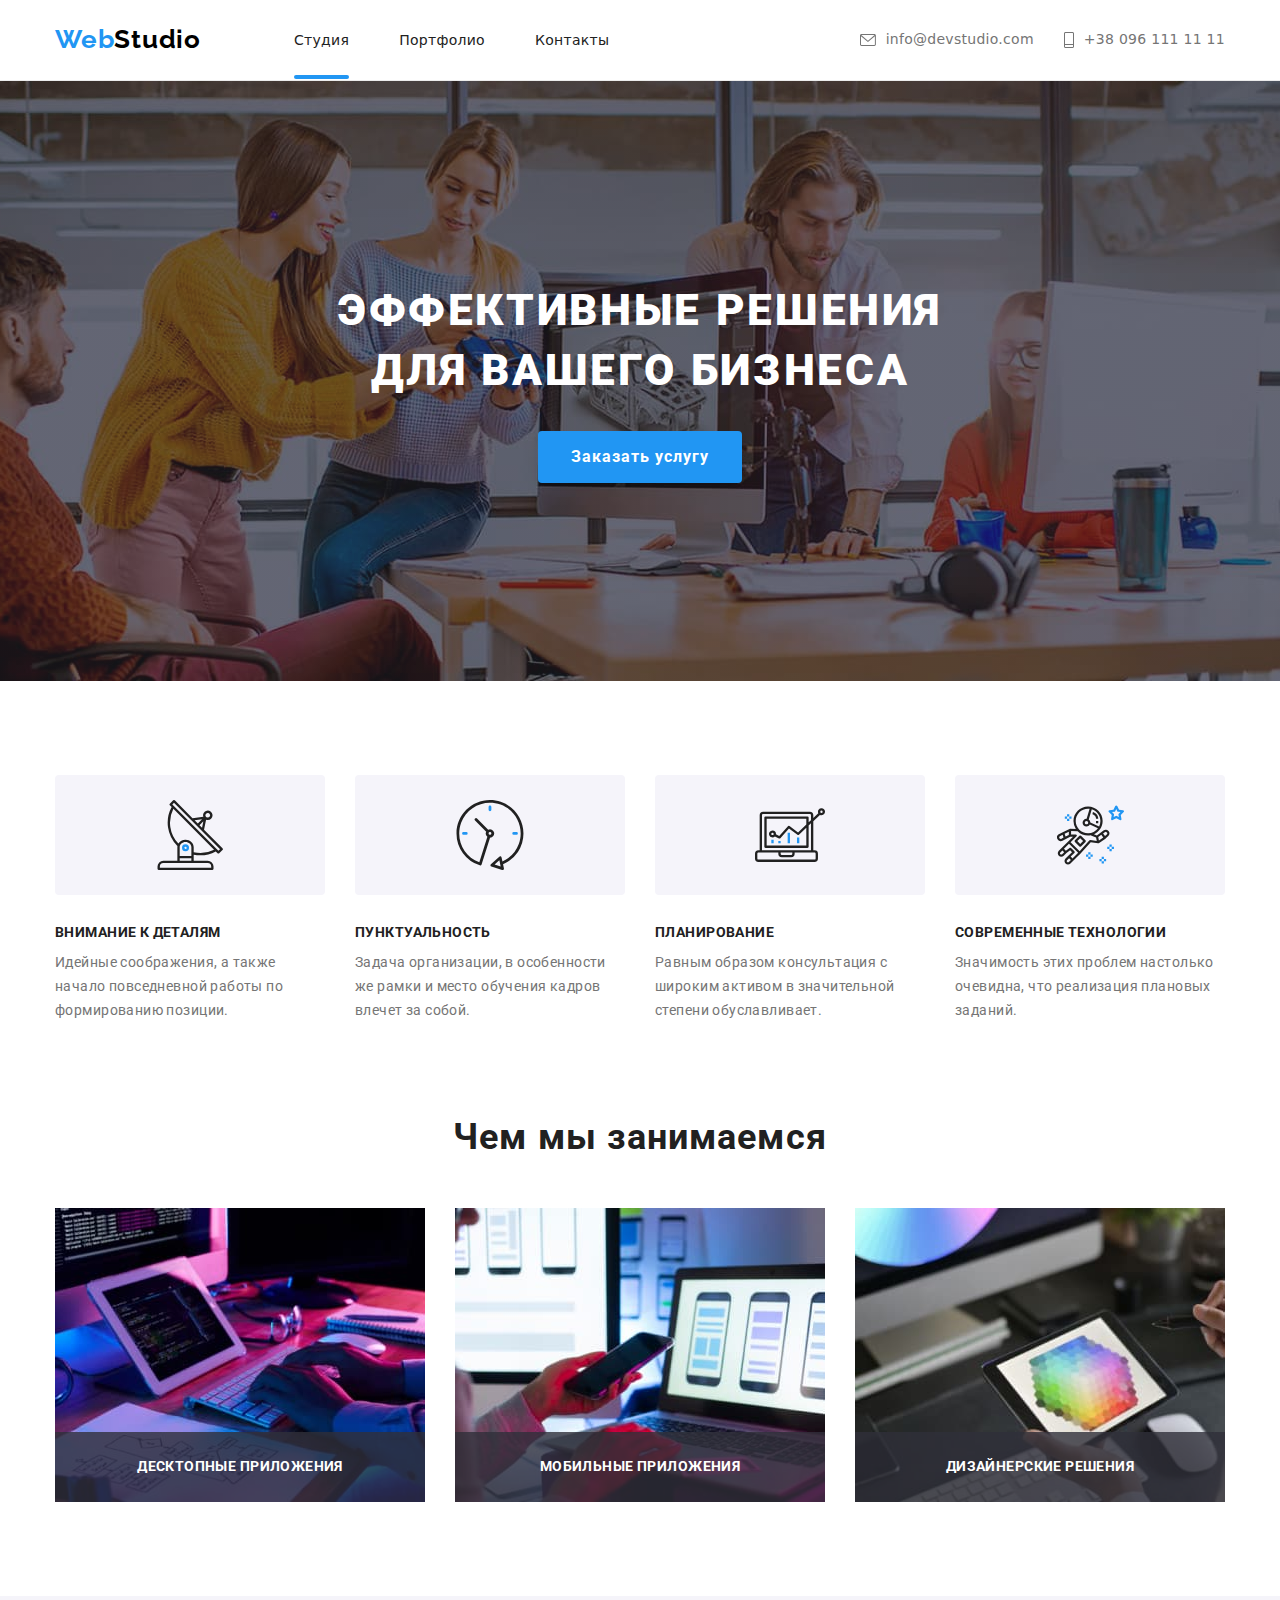
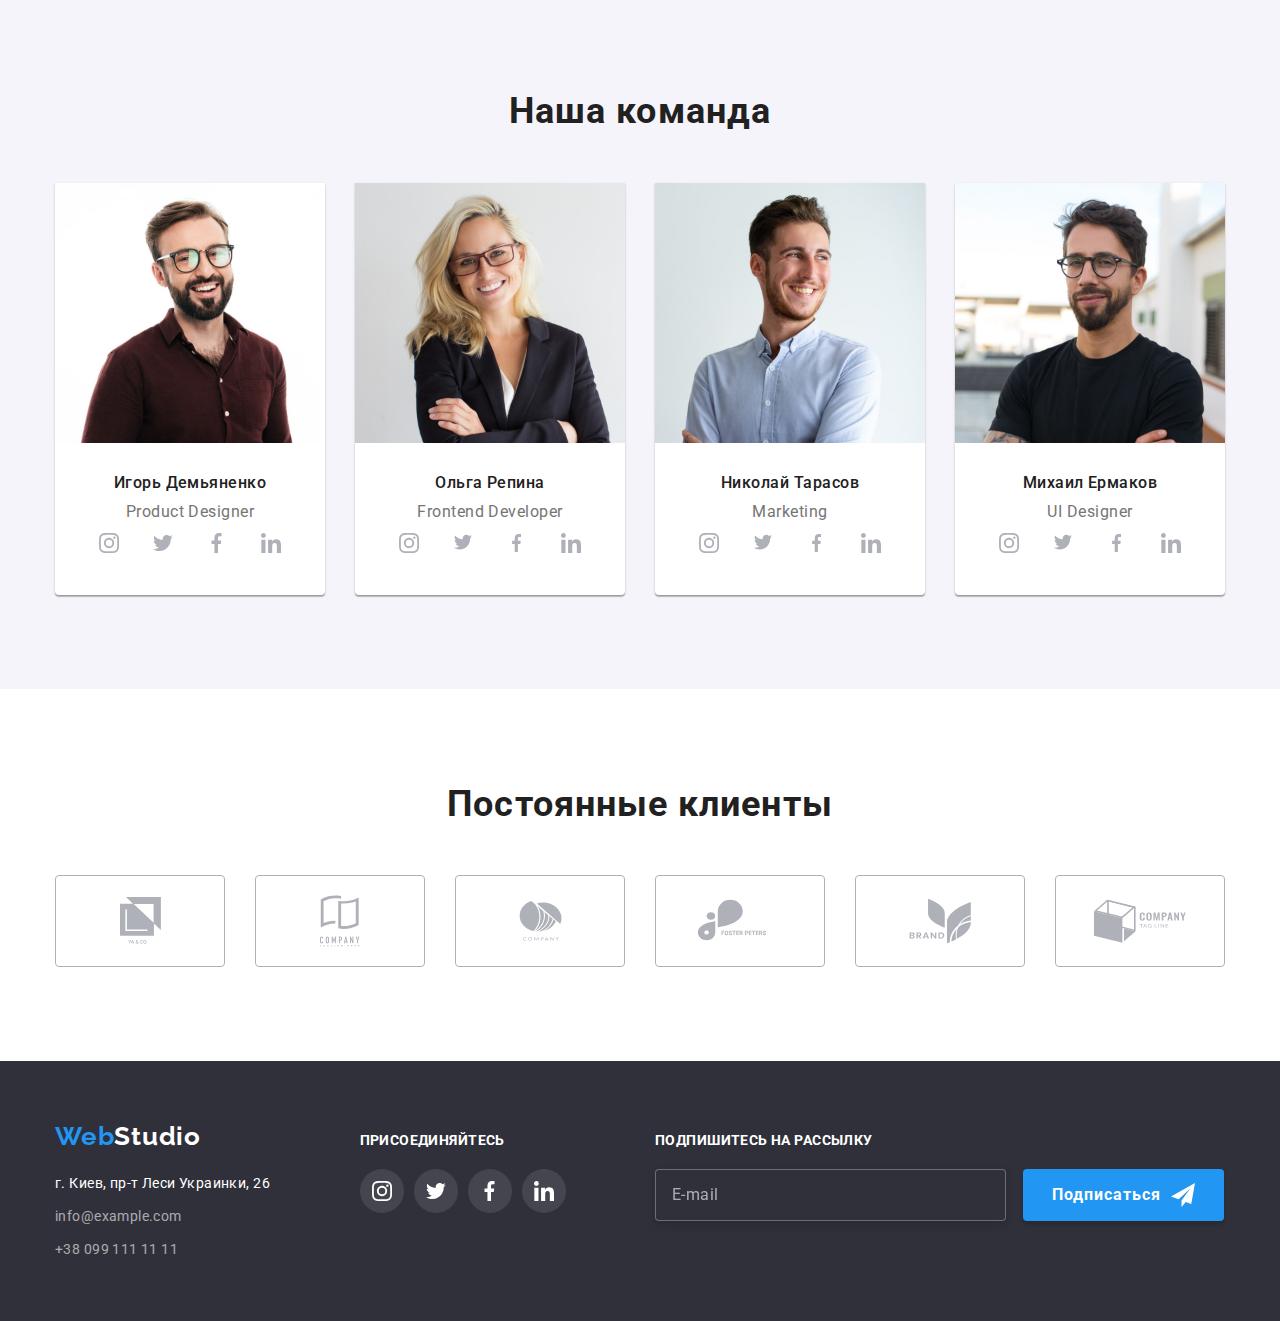
==== commit 0d7fe595: "внесены исправления в названия классов" ====
--- a/index.html
+++ b/index.html
@@ -15,7 +15,7 @@
   <body>
     <!--Шапка-->
     <header class="header">
-      <div class="container container--header">
+      <div class="container header__container">
         <nav class="header__nav ">
           <a class="logo logo--header " href="./index.html">Web<span class="logo__half">Studio</span></a>
           <ul class="header__list ">
@@ -355,9 +355,9 @@
     <!--Футер-->
 
     <footer class="footer">
-      <div class="container container--footer">
+      <div class="container footer__container">
         <div class="footer__address">
-          <a class="logo logo--footer" href="./index.html">Web<span class="logo__half logo__half--footer">Studio</span></a>
+          <a class="logo footer__logo" href="./index.html">Web<span class="logo__half logo__half--footer">Studio</span></a>
           <address class="address">
             г. Киев, пр-т Леси Украинки, 26
             <a class="address__mail" href="mailto:info@example.com">info@example.com</a>
@@ -369,25 +369,25 @@
           <ul class="call__list">
             <li class="call__item">
               <a class="call__link" href=""
-                ><svg class="social__icon social__icon--footer" width="20px" height="20px">
+                ><svg class="call__icon" width="20px" height="20px">
                   <use href="./images/sprite.svg#icon-instagram"></use></svg
               ></a>
             </li>
             <li class="call__item">
               <a class="call__link" href=""
-                ><svg class="social__icon social__icon--footer" width="20px" height="20px">
+                ><svg class="call__icon" width="20px" height="20px">
                   <use href="./images/sprite.svg#icon-twitter"></use></svg
               ></a>
             </li>
             <li class="call__item">
               <a class="call__link" href=""
-                ><svg class="social__icon social__icon--footer" width="20px" height="20px">
+                ><svg class="call__icon" width="20px" height="20px">
                   <use href="./images/sprite.svg#icon-facebook"></use></svg
               ></a>
             </li>
             <li class="call__item">
               <a class="call__link" href=""
-                ><svg class="social__icon social__icon--footer" width="20px" height="20px">
+                ><svg class="call__icon" width="20px" height="20px">
                   <use href="./images/sprite.svg#icon-linkedin"></use></svg
               ></a>
             </li>
--- a/css/main.min.css
+++ b/css/main.min.css
@@ -1 +1 @@
-/*! modern-normalize v1.1.0 | MIT License | https://github.com/sindresorhus/modern-normalize */*,::before,::after{-webkit-box-sizing:border-box;box-sizing:border-box}html{line-height:1.15;-webkit-text-size-adjust:100%;-moz-tab-size:4;-o-tab-size:4;tab-size:4}body{margin:0;font-family:system-ui,-apple-system,"Segoe UI",Roboto,Helvetica,Arial,sans-serif,"Apple Color Emoji","Segoe UI Emoji"}hr{height:0;color:inherit}abbr[title]{-webkit-text-decoration:underline dotted;text-decoration:underline dotted}b,strong{font-weight:bolder}code,kbd,samp,pre{font-family:ui-monospace,SFMono-Regular,Consolas,"Liberation Mono",Menlo,monospace;font-size:1em}small{font-size:80%}sub,sup{font-size:75%;line-height:0;position:relative;vertical-align:baseline}sub{bottom:-0.25em}sup{top:-0.5em}table{text-indent:0;border-color:inherit}button,input,optgroup,select,textarea{font-family:inherit;font-size:100%;line-height:1.15;margin:0}button,select{text-transform:none}button,[type=button],[type=reset],[type=submit]{-webkit-appearance:button}::-moz-focus-inner{border-style:none;padding:0}:-moz-focusring{outline:1px dotted ButtonText}:-moz-ui-invalid{box-shadow:none}legend{padding:0}progress{vertical-align:baseline}::-webkit-inner-spin-button,::-webkit-outer-spin-button{height:auto}[type=search]{-webkit-appearance:textfield;outline-offset:-2px}::-webkit-search-decoration{-webkit-appearance:none}::-webkit-file-upload-button{-webkit-appearance:button;font:inherit}summary{display:list-item}h1,h2,h3,h4,h5,h6,p{margin:0 0}img{display:block;max-width:100%;height:auto}.container{width:1200px;padding:0 15px;margin:0 auto}.confirmation__input-checkbox,.advantage-section__title{position:absolute;width:1px;height:1px;margin:-1px;border:0;padding:0;white-space:nowrap;-webkit-clip-path:inset(100%);clip-path:inset(100%);clip:rect(0 0 0 0);overflow:hidden}.call__list,.clients-list,.social,.team-list,.examples-list,.advantage-list,.header-contact,.header__list{list-style:none;padding-left:0;margin:0}.examples-list__link,.header-contact__link,.header__link{text-decoration:none;color:inherit}.logo{font-family:"Raleway",sans-serif;font-style:normal;font-weight:700;font-size:26px;line-height:1.19;letter-spacing:.03em;text-decoration:none;color:#2196f3}.header-contact__link,.header__link{font-family:"Roboto" sans-serif;font-style:normal;font-weight:500;font-size:14px;line-height:1.14;letter-spacing:.02em}.header{border-bottom:1px solid #ececec}.container--header{display:-webkit-box;display:-ms-flexbox;display:flex;-webkit-box-pack:justify;-ms-flex-pack:justify;justify-content:space-between;-webkit-box-align:center;-ms-flex-align:center;align-items:center}.header__nav{display:-webkit-box;display:-ms-flexbox;display:flex;-webkit-box-pack:center;-ms-flex-pack:center;justify-content:center;-webkit-box-align:center;-ms-flex-align:center;align-items:center}.logo{display:block}.logo--header{padding-top:24px;padding-bottom:25px}.logo__half{color:#000}.header__list{display:-webkit-box;display:-ms-flexbox;display:flex;-webkit-box-pack:center;-ms-flex-pack:center;justify-content:center;-webkit-box-align:center;-ms-flex-align:center;align-items:center;margin-left:93px}.header__item:not(:last-child){margin-right:50px}.header__link{padding-top:32px;padding-bottom:32px;color:#212121;-webkit-transition:color 250ms cubic-bezier(0.4, 0, 0.2, 1);transition:color 250ms cubic-bezier(0.4, 0, 0.2, 1)}.header__link:hover,.header__link:focus{color:#2196f3}.header__link--current{position:relative}.header__link--current::after{position:absolute;display:block;bottom:1px;content:" ";width:100%;height:4px;background-color:#2196f3;border-radius:2px}.header-contact{display:-webkit-box;display:-ms-flexbox;display:flex;-webkit-box-pack:center;-ms-flex-pack:center;justify-content:center;-webkit-box-align:center;-ms-flex-align:center;align-items:center}.header-contact__link{display:-webkit-box;display:-ms-flexbox;display:flex;-webkit-box-pack:center;-ms-flex-pack:center;justify-content:center;-webkit-box-align:center;-ms-flex-align:center;align-items:center;padding-top:32px;padding-bottom:32px;color:#757575;-webkit-transition:color 250ms cubic-bezier(0.4, 0, 0.2, 1);transition:color 250ms cubic-bezier(0.4, 0, 0.2, 1)}.header-contact__link:hover,.header-contact__link:focus{color:#2196f3}.header-contact__icone{fill:currentColor;margin-right:10px}.header-contact__item:not(:last-child){margin-right:30px}.hiro-section{text-align:center;padding-top:200px;padding-bottom:200px;height:600px;max-width:1600px;margin-left:auto;margin-right:auto;background-color:#2f303a;background-image:-webkit-gradient(linear, left top, left bottom, from(rgba(47, 48, 58, 0.4)), to(rgba(47, 48, 58, 0.4))),url(../images/hiro.jpg);background-image:linear-gradient(rgba(47, 48, 58, 0.4), rgba(47, 48, 58, 0.4)),url(../images/hiro.jpg);background-repeat:no-repeat;background-size:cover;background-position:50% 50%}.hiro-section__title{color:#fff;font-family:"Roboto";font-style:normal;font-weight:900;font-size:44px;line-height:1.36;letter-spacing:.06em;text-transform:uppercase;max-width:696px;margin-bottom:30px;margin-right:auto;margin-left:auto}.hiro-section__button{padding:10px 32px;min-width:200px;display:-webkit-inline-box;display:-ms-inline-flexbox;display:inline-flex;color:#fff;background-color:#2196f3;font-family:"Roboto",sans-serif;font-style:normal;font-weight:700;font-size:16px;line-height:1.9;letter-spacing:.06em;-webkit-box-shadow:0px 4px 4px rgba(0,0,0,.15);box-shadow:0px 4px 4px rgba(0,0,0,.15);border-radius:4px;border-width:1px;cursor:pointer;border-color:rgba(0,0,0,0);-webkit-transition:background-color 250ms cubic-bezier(0.4, 0, 0.2, 1);transition:background-color 250ms cubic-bezier(0.4, 0, 0.2, 1)}.hiro-section__button:hover,.hiro-section__button:focus{background-color:#188ce8}.advantage-section{padding-top:94px}.advantage-list{display:-webkit-box;display:-ms-flexbox;display:flex;-webkit-box-pack:center;-ms-flex-pack:center;justify-content:center;-webkit-box-align:center;-ms-flex-align:center;align-items:center;-ms-flex-wrap:wrap;flex-wrap:wrap;margin-right:-30px}.advantage-list__icon{display:-webkit-box;display:-ms-flexbox;display:flex;-webkit-box-pack:center;-ms-flex-pack:center;justify-content:center;-webkit-box-align:center;-ms-flex-align:center;align-items:center;width:270px;height:120px;margin-bottom:30px;border-radius:4px;background-color:#f5f4fa}.advantage-list__title{font-family:"Roboto",sans-serif;font-style:normal;font-weight:700;font-size:14px;line-height:1.14;letter-spacing:.03em;text-transform:uppercase;color:#212121}.advantage-list__text{font-family:"Roboto",sans-serif;font-style:normal;font-weight:400;font-size:14px;line-height:1.7;letter-spacing:.03em;color:#757575}.advantage-list__item{-ms-flex-preferred-size:calc(25% - 30px);flex-basis:calc(25% - 30px);margin-right:30px}.examples-section{padding-top:94px;padding-bottom:94px}.examples-section__title{font-family:"Roboto",sans-serif;font-style:normal;font-weight:700;font-size:36px;line-height:1.17;text-align:center;letter-spacing:.03em;margin-bottom:50px;color:#212121}.examples-list{display:-webkit-box;display:-ms-flexbox;display:flex;-webkit-box-pack:center;-ms-flex-pack:center;justify-content:center;-webkit-box-align:center;-ms-flex-align:center;align-items:center;margin-right:-30px}.examples-list__visual{position:relative}.examples-list__title{position:absolute;bottom:0;text-align:center;width:100%;margin:0;padding-top:27px;padding-bottom:27px;font-family:"Roboto",sans-serif;font-style:normal;font-weight:700;font-size:14px;line-height:1.14;letter-spacing:.03em;text-transform:uppercase;color:#fff;background-color:rgba(47,48,58,.8)}.examples-list__item{-ms-flex-preferred-size:calc(33.3333333333% - 30px);flex-basis:calc(33.3333333333% - 30px);margin-right:30px}.ourteam-section{padding-top:94px;padding-bottom:94px;background-color:#f5f4fa}.ourteam-section__title{font-family:"Roboto",sans-serif;font-style:normal;font-weight:700;font-size:36px;line-height:1.17;letter-spacing:.03em;margin-bottom:50px;text-align:center;color:#212121}.team-list{display:-webkit-box;display:-ms-flexbox;display:flex;-webkit-box-pack:centre;-ms-flex-pack:centre;justify-content:centre;-webkit-box-align:center;-ms-flex-align:center;align-items:center;-ms-flex-wrap:wrap;flex-wrap:wrap;margin-right:-30px}.team-list__item{-ms-flex-preferred-size:calc(25% - 30px);flex-basis:calc(25% - 30px);margin-right:30px;-webkit-box-shadow:0px 1px 3px rgba(0,0,0,.12),0px 1px 1px rgba(0,0,0,.14),0px 2px 1px rgba(0,0,0,.2);box-shadow:0px 1px 3px rgba(0,0,0,.12),0px 1px 1px rgba(0,0,0,.14),0px 2px 1px rgba(0,0,0,.2);border-radius:0px 0px 4px 4px;background:#fff}.team-list__person{padding-top:30px;padding-bottom:30px;text-align:center}.team-list__title{font-family:"Roboto",sans-serif;font-style:normal;font-weight:500;font-size:16px;line-height:1.19;letter-spacing:.03em;text-align:center;color:#212121;margin-bottom:10px}.team-list__text{font-family:"Roboto",sans-serif;font-style:normal;font-weight:400;font-size:16px;line-height:1.19;letter-spacing:.03em;text-align:center;letter-spacing:.03em;color:#757575;margin-bottom:16px}.social{display:-webkit-box;display:-ms-flexbox;display:flex;-webkit-box-pack:center;-ms-flex-pack:center;justify-content:center;-webkit-box-align:center;-ms-flex-align:center;align-items:center}.social__item:not(:last-child){margin-right:10px}.social__link{display:-webkit-box;display:-ms-flexbox;display:flex;-webkit-box-pack:center;-ms-flex-pack:center;justify-content:center;-webkit-box-align:center;-ms-flex-align:center;align-items:center;width:44px;height:44px;border-radius:50%;-webkit-transition:color 250ms cubic-bezier(0.4, 0, 0.2, 1),background-color 250ms cubic-bezier(0.4, 0, 0.2, 1);transition:color 250ms cubic-bezier(0.4, 0, 0.2, 1),background-color 250ms cubic-bezier(0.4, 0, 0.2, 1);color:#afb1b8}.social__link:hover,.social__link:focus{color:#fff;background-color:#2196f3}.social__icon{fill:currentColor}.clients-section{padding-top:94px;padding-bottom:94px}.clients-section__title{font-family:"Roboto",sans-serif;font-style:normal;font-weight:700;font-size:36px;line-height:1.17;letter-spacing:.03em;text-align:center;color:#212121;margin-bottom:50px}.clients-list{display:-webkit-box;display:-ms-flexbox;display:flex;-webkit-box-pack:center;-ms-flex-pack:center;justify-content:center;-webkit-box-align:center;-ms-flex-align:center;align-items:center;margin-right:-30px}.clients-list__item{-ms-flex-preferred-size:calc(16.6666666667% - 30px);flex-basis:calc(16.6666666667% - 30px);margin-right:30px}.clients-list__logo{fill:currentColor}.clients-list__link{display:-webkit-box;display:-ms-flexbox;display:flex;-webkit-box-pack:center;-ms-flex-pack:center;justify-content:center;-webkit-box-align:center;-ms-flex-align:center;align-items:center;width:170px;height:92px;border:1px solid #afb1b8;border-radius:4px;color:#afb1b8;-webkit-transition:color 250ms linear,border-color 250ms cubic-bezier(0.4, 0, 0.2, 1);transition:color 250ms linear,border-color 250ms cubic-bezier(0.4, 0, 0.2, 1)}.clients-list__link:hover,.clients-list__link:focus{color:#2196f3;border-color:#2196f3}.address__phone,.address__mail{font-family:"Roboto",sans-serif;font-style:normal;font-weight:400;font-size:14px;line-height:24px;letter-spacing:.03em;display:block;color:rgba(255,255,255,.6);text-decoration:none;-webkit-transition:color 250ms cubic-bezier(0.4, 0, 0.2, 1);transition:color 250ms cubic-bezier(0.4, 0, 0.2, 1)}.footer{padding-top:60px;padding-bottom:60px;background-color:#2f303a}.container--footer{display:-webkit-box;display:-ms-flexbox;display:flex;-webkit-box-pack:justify;-ms-flex-pack:justify;justify-content:space-between;-webkit-box-align:center;-ms-flex-align:center;align-items:center}.logo--footer{margin-bottom:20px}.logo__half--footer{color:#fff}.address{font-family:"Roboto",sans-serif;font-style:normal;font-weight:400;font-size:14px;line-height:1.7;letter-spacing:.03em;color:#fff}.address__mail{margin:9px 0;-webkit-transition:color 250ms cubic-bezier(0.4, 0, 0.2, 1);transition:color 250ms cubic-bezier(0.4, 0, 0.2, 1)}.address__mail:hover,.address__mail:focus{color:#2196f3}.address__phone{-webkit-transition:color 250ms cubic-bezier(0.4, 0, 0.2, 1);transition:color 250ms cubic-bezier(0.4, 0, 0.2, 1)}.address__phone:hover,.address__phone:focus{color:#2196f3}.call{-ms-flex-item-align:start;align-self:flex-start;padding-top:12px}.call__title{font-family:"Roboto",sans-serif;font-style:normal;font-weight:700;font-size:14px;line-height:1.14;letter-spacing:.03em;text-transform:uppercase;display:block;margin-bottom:20px;color:#fff}.call__list{display:-webkit-box;display:-ms-flexbox;display:flex;-webkit-box-pack:center;-ms-flex-pack:center;justify-content:center;-webkit-box-align:center;-ms-flex-align:center;align-items:center}.call__item:not(:last-child){margin-right:10px}.call__link{display:-webkit-box;display:-ms-flexbox;display:flex;-webkit-box-pack:center;-ms-flex-pack:center;justify-content:center;-webkit-box-align:center;-ms-flex-align:center;align-items:center;width:44px;height:44px;border-radius:50%;color:#fff;background-color:rgba(255,255,255,.1);-webkit-transition:background-color 250ms cubic-bezier(0.4, 0, 0.2, 1);transition:background-color 250ms cubic-bezier(0.4, 0, 0.2, 1)}.call__link:hover,.call__link:focus{background-color:#2196f3}.social__icon--footer{fill:currentColor}.subscription{width:570px;-ms-flex-item-align:start;align-self:flex-start;padding-top:12px}.subscription__title{display:block;font-family:"Roboto",sans-serif;font-style:normal;font-weight:700;font-size:14px;line-height:1.14;letter-spacing:.03em;text-transform:uppercase;color:#fff;margin-bottom:20px}.subscription__input{font-family:"Roboto",sans-serif;font-style:normal;letter-spacing:.03em;font-weight:400;font-size:16px;line-height:1.25;color:#fff;width:351px;padding:15px 0 15px 16px;background-color:#2f303a;border:1px solid rgba(255,255,255,.3);-webkit-filter:drop-shadow(0px 4px 4px rgba(0, 0, 0, 0.15));filter:drop-shadow(0px 4px 4px rgba(0, 0, 0, 0.15));border-radius:4px}.subscription__input::-webkit-input-placeholder{color:rgba(255,255,255,.6)}.subscription__input::-moz-placeholder{color:rgba(255,255,255,.6)}.subscription__input:-ms-input-placeholder{color:rgba(255,255,255,.6)}.subscription__input::-ms-input-placeholder{color:rgba(255,255,255,.6)}.subscription__input::placeholder{color:rgba(255,255,255,.6)}.subscription__btn{padding:10px 28px;min-width:200px;display:-webkit-inline-box;display:-ms-inline-flexbox;display:inline-flex;color:#fff;background-color:#2196f3;font-family:"Roboto",sans-serif;font-style:normal;font-weight:700;font-size:16px;line-height:1.9;letter-spacing:.06em;-webkit-box-shadow:0px 4px 4px rgba(0,0,0,.15);box-shadow:0px 4px 4px rgba(0,0,0,.15);border-radius:4px;border-width:1px;cursor:pointer;border-color:rgba(0,0,0,0);-webkit-transition:background-color 250ms cubic-bezier(0.4, 0, 0.2, 1);transition:background-color 250ms cubic-bezier(0.4, 0, 0.2, 1);-webkit-box-align:center;-ms-flex-align:center;align-items:center;margin-left:12px}.subscription__btn:hover,.subscription__btn:focus{background-color:#188ce8}.subscription__icon{fill:currentColor;margin-left:10px}.backdrop{position:fixed;top:0;left:0;width:100%;height:100%;background-color:rgba(0,0,0,.2);opacity:1;-webkit-transition:opacity 250ms cubic-bezier(0.4, 0, 0.2, 1),visibility 250ms cubic-bezier(0.4, 0, 0.2, 1);transition:opacity 250ms cubic-bezier(0.4, 0, 0.2, 1),visibility 250ms cubic-bezier(0.4, 0, 0.2, 1)}.backdrop.is-hidden{pointer-events:none;opacity:0;visibility:hidden}.modal{position:absolute;top:50%;left:50%;-webkit-transform:translate(-50%, -50%) scale(1);transform:translate(-50%, -50%) scale(1);min-width:528px;min-height:581px;padding:40px;background-color:#fff;-webkit-box-shadow:0px 1px 3px rgba(0,0,0,.12),0px 1px 1px rgba(0,0,0,.14),0px 2px 1px rgba(0,0,0,.2);box-shadow:0px 1px 3px rgba(0,0,0,.12),0px 1px 1px rgba(0,0,0,.14),0px 2px 1px rgba(0,0,0,.2);border-radius:4px;-webkit-transition:-webkit-transform 250ms cubic-bezier(0.4, 0, 0.2, 1);transition:-webkit-transform 250ms cubic-bezier(0.4, 0, 0.2, 1);transition:transform 250ms cubic-bezier(0.4, 0, 0.2, 1);transition:transform 250ms cubic-bezier(0.4, 0, 0.2, 1), -webkit-transform 250ms cubic-bezier(0.4, 0, 0.2, 1)}.backdrop.is-hidden .modal{-webkit-transform:translate(-50%, -50%) scale(2);transform:translate(-50%, -50%) scale(2)}.modal-btn{display:block;position:absolute;top:8px;right:8px;width:30px;height:30px;padding:0;margin:0;color:#000;background-color:#fff;border:1px solid rgba(0,0,0,.1);border-radius:50%;-webkit-transition:color 250ms cubic-bezier(0.4, 0, 0.2, 1);transition:color 250ms cubic-bezier(0.4, 0, 0.2, 1)}.modal-btn:hover,.modal-btn:focus{color:#2196f3}.modal-btn__icon{fill:currentColor}.order-form{width:448px}.order-form__title{font-family:"Roboto",sans-serif;font-style:normal;font-weight:700;font-size:20px;line-height:1.15;letter-spacing:.03em;color:#212121;text-align:center;display:block;margin-bottom:12px}.order-form__label{position:relative;display:-webkit-box;display:-ms-flexbox;display:flex;-webkit-box-orient:vertical;-webkit-box-direction:normal;-ms-flex-direction:column;flex-direction:column}.order-form__label:nth-child(-n+4){margin-bottom:10px}.order-form__label:nth-child(5){margin-bottom:20px}.order-form__input{padding:11px 0 11px 42px;width:100%;border:1px solid rgba(33,33,33,.2);border-radius:4px;-webkit-transition:border-color 250ms cubic-bezier(0.4, 0, 0.2, 1);transition:border-color 250ms cubic-bezier(0.4, 0, 0.2, 1)}.order-form__input:focus{border-color:#2196f3;outline:none}.order-form__name{font-family:"Roboto",sans-serif;font-style:normal;font-weight:400;font-size:12px;line-height:1.17;letter-spacing:.01em;color:#757575;margin-bottom:4px}.order-form__textarea{resize:none;padding:12px 16px;border:1px solid rgba(33,33,33,.2);border-radius:4px;-webkit-transition:border-color 250ms cubic-bezier(0.4, 0, 0.2, 1);transition:border-color 250ms cubic-bezier(0.4, 0, 0.2, 1)}.order-form__textarea:focus{border-color:#2196f3;outline:none}.order-form__textarea::-webkit-input-placeholder{font-family:"Roboto",sans-serif;font-style:normal;font-weight:400;font-size:12px;line-height:1.17;letter-spacing:.01em;color:rgba(117,117,117,.5);font-weight:400;font-size:12px;line-height:1.17;letter-spacing:.01em}.order-form__textarea::-moz-placeholder{font-family:"Roboto",sans-serif;font-style:normal;font-weight:400;font-size:12px;line-height:1.17;letter-spacing:.01em;color:rgba(117,117,117,.5);font-weight:400;font-size:12px;line-height:1.17;letter-spacing:.01em}.order-form__textarea:-ms-input-placeholder{font-family:"Roboto",sans-serif;font-style:normal;font-weight:400;font-size:12px;line-height:1.17;letter-spacing:.01em;color:rgba(117,117,117,.5);font-weight:400;font-size:12px;line-height:1.17;letter-spacing:.01em}.order-form__textarea::-ms-input-placeholder{font-family:"Roboto",sans-serif;font-style:normal;font-weight:400;font-size:12px;line-height:1.17;letter-spacing:.01em;color:rgba(117,117,117,.5);font-weight:400;font-size:12px;line-height:1.17;letter-spacing:.01em}.order-form__textarea::placeholder{font-family:"Roboto",sans-serif;font-style:normal;font-weight:400;font-size:12px;line-height:1.17;letter-spacing:.01em;color:rgba(117,117,117,.5);font-weight:400;font-size:12px;line-height:1.17;letter-spacing:.01em}.confirmation{display:-webkit-box;display:-ms-flexbox;display:flex;-webkit-box-pack:center;-ms-flex-pack:center;justify-content:center;-webkit-box-align:center;-ms-flex-align:center;align-items:center;font-family:"Roboto",sans-serif;font-style:normal;font-weight:400;font-size:14px;line-height:2;letter-spacing:.03em;color:#757575;margin-bottom:30px}.confirmation__icon{display:-webkit-box;display:-ms-flexbox;display:flex;-webkit-box-pack:center;-ms-flex-pack:center;justify-content:center;-webkit-box-align:center;-ms-flex-align:center;align-items:center;width:16px;height:15px;margin-right:7px;background-origin:border-box;border:2px solid #212121;border-radius:2px;-webkit-transition:background-color 250ms cubic-bezier(0.4, 0, 0.2, 1),border-color 250ms cubic-bezier(0.4, 0, 0.2, 1);transition:background-color 250ms cubic-bezier(0.4, 0, 0.2, 1),border-color 250ms cubic-bezier(0.4, 0, 0.2, 1)}.confirmation__input-checkbox:checked+.confirmation__icon{background-color:#2196f3;border-color:rgba(0,0,0,0)}.confirmation__input-checkbox{position:absolute;top:0;left:0;pointer-events:none}.confirmation__agreement{font-family:"Roboto",sans-serif;font-style:normal;font-weight:400;font-size:14px;line-height:1.7;letter-spacing:.03em;color:#2196f3;display:inline;padding-left:3px}.order-form__btn{padding:10px 55px;min-width:200px;display:-webkit-inline-box;display:-ms-inline-flexbox;display:inline-flex;color:#fff;background-color:#2196f3;font-family:"Roboto",sans-serif;font-style:normal;font-weight:700;font-size:16px;line-height:1.9;letter-spacing:.06em;-webkit-box-shadow:0px 4px 4px rgba(0,0,0,.15);box-shadow:0px 4px 4px rgba(0,0,0,.15);border-radius:4px;border-width:1px;cursor:pointer;border-color:rgba(0,0,0,0);-webkit-transition:background-color 250ms cubic-bezier(0.4, 0, 0.2, 1);transition:background-color 250ms cubic-bezier(0.4, 0, 0.2, 1);display:block;margin:0 auto}.order-form__btn:hover,.order-form__btn:focus{background-color:#188ce8}.order-form__icon{position:absolute;left:15px;top:50%;fill:currentColor;-webkit-transition:fill 250ms cubic-bezier(0.4, 0, 0.2, 1);transition:fill 250ms cubic-bezier(0.4, 0, 0.2, 1)}.order-form__label:focus-within .order-form__icon{fill:#2196f3}/*# sourceMappingURL=main.min.css.map */+/*! modern-normalize v1.1.0 | MIT License | https://github.com/sindresorhus/modern-normalize */*,::before,::after{-webkit-box-sizing:border-box;box-sizing:border-box}html{line-height:1.15;-webkit-text-size-adjust:100%;-moz-tab-size:4;-o-tab-size:4;tab-size:4}body{margin:0;font-family:system-ui,-apple-system,"Segoe UI",Roboto,Helvetica,Arial,sans-serif,"Apple Color Emoji","Segoe UI Emoji"}hr{height:0;color:inherit}abbr[title]{-webkit-text-decoration:underline dotted;text-decoration:underline dotted}b,strong{font-weight:bolder}code,kbd,samp,pre{font-family:ui-monospace,SFMono-Regular,Consolas,"Liberation Mono",Menlo,monospace;font-size:1em}small{font-size:80%}sub,sup{font-size:75%;line-height:0;position:relative;vertical-align:baseline}sub{bottom:-0.25em}sup{top:-0.5em}table{text-indent:0;border-color:inherit}button,input,optgroup,select,textarea{font-family:inherit;font-size:100%;line-height:1.15;margin:0}button,select{text-transform:none}button,[type=button],[type=reset],[type=submit]{-webkit-appearance:button}::-moz-focus-inner{border-style:none;padding:0}:-moz-focusring{outline:1px dotted ButtonText}:-moz-ui-invalid{box-shadow:none}legend{padding:0}progress{vertical-align:baseline}::-webkit-inner-spin-button,::-webkit-outer-spin-button{height:auto}[type=search]{-webkit-appearance:textfield;outline-offset:-2px}::-webkit-search-decoration{-webkit-appearance:none}::-webkit-file-upload-button{-webkit-appearance:button;font:inherit}summary{display:list-item}h1,h2,h3,h4,h5,h6,p{margin:0 0}img{display:block;max-width:100%;height:auto}.container{width:1200px;padding:0 15px;margin:0 auto}.confirmation__input-checkbox,.advantage-section__title{position:absolute;width:1px;height:1px;margin:-1px;border:0;padding:0;white-space:nowrap;-webkit-clip-path:inset(100%);clip-path:inset(100%);clip:rect(0 0 0 0);overflow:hidden}.call__list,.clients-list,.social,.team-list,.examples-list,.advantage-list,.header-contact,.header__list{list-style:none;padding-left:0;margin:0}.examples-list__link,.header-contact__link,.header__link{text-decoration:none;color:inherit}.logo{font-family:"Raleway",sans-serif;font-style:normal;font-weight:700;font-size:26px;line-height:1.19;letter-spacing:.03em;text-decoration:none;color:#2196f3}.header-contact__link,.header__link{font-family:"Roboto" sans-serif;font-style:normal;font-weight:500;font-size:14px;line-height:1.14;letter-spacing:.02em}.header{border-bottom:1px solid #ececec}.header__container{display:-webkit-box;display:-ms-flexbox;display:flex;-webkit-box-pack:justify;-ms-flex-pack:justify;justify-content:space-between;-webkit-box-align:center;-ms-flex-align:center;align-items:center}.header__nav{display:-webkit-box;display:-ms-flexbox;display:flex;-webkit-box-pack:center;-ms-flex-pack:center;justify-content:center;-webkit-box-align:center;-ms-flex-align:center;align-items:center}.logo{display:block}.logo--header{padding-top:24px;padding-bottom:25px}.logo__half{color:#000}.header__list{display:-webkit-box;display:-ms-flexbox;display:flex;-webkit-box-pack:center;-ms-flex-pack:center;justify-content:center;-webkit-box-align:center;-ms-flex-align:center;align-items:center;margin-left:93px}.header__item:not(:last-child){margin-right:50px}.header__link{padding-top:32px;padding-bottom:32px;color:#212121;-webkit-transition:color 250ms cubic-bezier(0.4, 0, 0.2, 1);transition:color 250ms cubic-bezier(0.4, 0, 0.2, 1)}.header__link:hover,.header__link:focus{color:#2196f3}.header__link--current{position:relative}.header__link--current::after{position:absolute;display:block;bottom:1px;content:" ";width:100%;height:4px;background-color:#2196f3;border-radius:2px}.header-contact{display:-webkit-box;display:-ms-flexbox;display:flex;-webkit-box-pack:center;-ms-flex-pack:center;justify-content:center;-webkit-box-align:center;-ms-flex-align:center;align-items:center}.header-contact__link{display:-webkit-box;display:-ms-flexbox;display:flex;-webkit-box-pack:center;-ms-flex-pack:center;justify-content:center;-webkit-box-align:center;-ms-flex-align:center;align-items:center;padding-top:32px;padding-bottom:32px;color:#757575;-webkit-transition:color 250ms cubic-bezier(0.4, 0, 0.2, 1);transition:color 250ms cubic-bezier(0.4, 0, 0.2, 1)}.header-contact__link:hover,.header-contact__link:focus{color:#2196f3}.header-contact__icone{fill:currentColor;margin-right:10px}.header-contact__item:not(:last-child){margin-right:30px}.hiro-section{text-align:center;padding-top:200px;padding-bottom:200px;height:600px;max-width:1600px;margin-left:auto;margin-right:auto;background-color:#2f303a;background-image:-webkit-gradient(linear, left top, left bottom, from(rgba(47, 48, 58, 0.4)), to(rgba(47, 48, 58, 0.4))),url(../images/hiro.jpg);background-image:linear-gradient(rgba(47, 48, 58, 0.4), rgba(47, 48, 58, 0.4)),url(../images/hiro.jpg);background-repeat:no-repeat;background-size:cover;background-position:50% 50%}.hiro-section__title{font-family:"Roboto",sans-serif;font-style:normal;font-weight:900;font-size:44px;line-height:1.36;letter-spacing:.06em;color:#fff;text-transform:uppercase;max-width:696px;margin-bottom:30px;margin-right:auto;margin-left:auto}.hiro-section__button{padding:10px 32px;min-width:200px;display:-webkit-inline-box;display:-ms-inline-flexbox;display:inline-flex;color:#fff;background-color:#2196f3;font-family:"Roboto",sans-serif;font-style:normal;font-weight:700;font-size:16px;line-height:1.9;letter-spacing:.06em;-webkit-box-shadow:0px 4px 4px rgba(0,0,0,.15);box-shadow:0px 4px 4px rgba(0,0,0,.15);border-radius:4px;border-width:1px;cursor:pointer;border-color:rgba(0,0,0,0);-webkit-transition:background-color 250ms cubic-bezier(0.4, 0, 0.2, 1);transition:background-color 250ms cubic-bezier(0.4, 0, 0.2, 1)}.hiro-section__button:hover,.hiro-section__button:focus{background-color:#188ce8}.advantage-section{padding-top:94px}.advantage-list{display:-webkit-box;display:-ms-flexbox;display:flex;-webkit-box-pack:center;-ms-flex-pack:center;justify-content:center;-webkit-box-align:center;-ms-flex-align:center;align-items:center;-ms-flex-wrap:wrap;flex-wrap:wrap;margin-right:-30px}.advantage-list__title{font-family:"Roboto",sans-serif;font-style:normal;font-weight:700;font-size:14px;line-height:1.14;letter-spacing:.03em;color:#212121;text-transform:uppercase;margin-bottom:10px}.advantage-list__text{font-family:"Roboto",sans-serif;font-style:normal;font-weight:400;font-size:14px;line-height:1.7;letter-spacing:.03em;color:#757575}.advantage-list__item{-ms-flex-preferred-size:calc(25% - 30px);flex-basis:calc(25% - 30px);margin-right:30px}.advantage-list__icon{display:-webkit-box;display:-ms-flexbox;display:flex;-webkit-box-pack:center;-ms-flex-pack:center;justify-content:center;-webkit-box-align:center;-ms-flex-align:center;align-items:center;width:270px;height:120px;margin-bottom:30px;border-radius:4px;background-color:#f5f4fa}.examples-section{padding-top:94px;padding-bottom:94px}.examples-section__title{font-family:"Roboto",sans-serif;font-style:normal;font-weight:700;font-size:36px;line-height:1.17;letter-spacing:.03em;color:#212121;text-align:center;margin-bottom:50px}.examples-list{display:-webkit-box;display:-ms-flexbox;display:flex;-webkit-box-pack:center;-ms-flex-pack:center;justify-content:center;-webkit-box-align:center;-ms-flex-align:center;align-items:center;margin-right:-30px}.examples-list__visual{position:relative}.examples-list__title{position:absolute;bottom:0;text-align:center;width:100%;margin:0;padding-top:27px;padding-bottom:27px;font-family:"Roboto",sans-serif;font-style:normal;font-weight:700;font-size:14px;line-height:1.14;letter-spacing:.03em;color:#fff;text-transform:uppercase;background-color:rgba(47,48,58,.8)}.examples-list__item{-ms-flex-preferred-size:calc(33.3333333333% - 30px);flex-basis:calc(33.3333333333% - 30px);margin-right:30px}.ourteam-section{padding-top:94px;padding-bottom:94px;background-color:#f5f4fa}.ourteam-section__title{font-family:"Roboto",sans-serif;font-style:normal;font-weight:700;font-size:36px;line-height:1.17;letter-spacing:.03em;color:#212121;margin-bottom:50px;text-align:center}.team-list{display:-webkit-box;display:-ms-flexbox;display:flex;-webkit-box-pack:centre;-ms-flex-pack:centre;justify-content:centre;-webkit-box-align:center;-ms-flex-align:center;align-items:center;-ms-flex-wrap:wrap;flex-wrap:wrap;margin-right:-30px}.team-list__item{-ms-flex-preferred-size:calc(25% - 30px);flex-basis:calc(25% - 30px);margin-right:30px;-webkit-box-shadow:0px 1px 3px rgba(0,0,0,.12),0px 1px 1px rgba(0,0,0,.14),0px 2px 1px rgba(0,0,0,.2);box-shadow:0px 1px 3px rgba(0,0,0,.12),0px 1px 1px rgba(0,0,0,.14),0px 2px 1px rgba(0,0,0,.2);border-radius:0px 0px 4px 4px;background:#fff}.team-list__person{padding-top:30px;padding-bottom:30px;text-align:center}.team-list__title{font-family:"Roboto",sans-serif;font-style:normal;font-weight:500;font-size:16px;line-height:1.19;letter-spacing:.03em;color:#212121;text-align:center;margin-bottom:10px}.team-list__text{font-family:"Roboto",sans-serif;font-style:normal;font-weight:400;font-size:16px;line-height:1.19;letter-spacing:.03em;color:#757575;text-align:center}.social{display:-webkit-box;display:-ms-flexbox;display:flex;-webkit-box-pack:center;-ms-flex-pack:center;justify-content:center;-webkit-box-align:center;-ms-flex-align:center;align-items:center}.social__item:not(:last-child){margin-right:10px}.social__link{display:-webkit-box;display:-ms-flexbox;display:flex;-webkit-box-pack:center;-ms-flex-pack:center;justify-content:center;-webkit-box-align:center;-ms-flex-align:center;align-items:center;width:44px;height:44px;border-radius:50%;-webkit-transition:color 250ms cubic-bezier(0.4, 0, 0.2, 1),background-color 250ms cubic-bezier(0.4, 0, 0.2, 1);transition:color 250ms cubic-bezier(0.4, 0, 0.2, 1),background-color 250ms cubic-bezier(0.4, 0, 0.2, 1);color:#afb1b8}.social__link:hover,.social__link:focus{color:#fff;background-color:#2196f3}.social__icon{fill:currentColor}.clients-section{padding-top:94px;padding-bottom:94px}.clients-section__title{font-family:"Roboto",sans-serif;font-style:normal;font-weight:700;font-size:36px;line-height:1.17;letter-spacing:.03em;color:#212121;text-align:center;margin-bottom:50px}.clients-list{display:-webkit-box;display:-ms-flexbox;display:flex;-webkit-box-pack:center;-ms-flex-pack:center;justify-content:center;-webkit-box-align:center;-ms-flex-align:center;align-items:center;margin-right:-30px}.clients-list__item{-ms-flex-preferred-size:calc(16.6666666667% - 30px);flex-basis:calc(16.6666666667% - 30px);margin-right:30px}.clients-list__logo{fill:currentColor}.clients-list__link{display:-webkit-box;display:-ms-flexbox;display:flex;-webkit-box-pack:center;-ms-flex-pack:center;justify-content:center;-webkit-box-align:center;-ms-flex-align:center;align-items:center;width:170px;height:92px;border:1px solid #afb1b8;border-radius:4px;color:#afb1b8;-webkit-transition:color 250ms linear,border-color 250ms cubic-bezier(0.4, 0, 0.2, 1);transition:color 250ms linear,border-color 250ms cubic-bezier(0.4, 0, 0.2, 1)}.clients-list__link:hover,.clients-list__link:focus{color:#2196f3;border-color:#2196f3}.address__phone,.address__mail{font-family:"Roboto",sans-serif;font-style:normal;font-weight:400;font-size:14px;line-height:24px;letter-spacing:.03em;color:rgba(255,255,255,.6);display:block;text-decoration:none;-webkit-transition:color 250ms cubic-bezier(0.4, 0, 0.2, 1);transition:color 250ms cubic-bezier(0.4, 0, 0.2, 1)}.footer{padding-top:60px;padding-bottom:60px;background-color:#2f303a}.footer__container{display:-webkit-box;display:-ms-flexbox;display:flex;-webkit-box-pack:justify;-ms-flex-pack:justify;justify-content:space-between;-webkit-box-align:center;-ms-flex-align:center;align-items:center}.footer__logo{margin-bottom:20px}.logo__half--footer{color:#fff}.address{font-family:"Roboto",sans-serif;font-style:normal;font-weight:400;font-size:14px;line-height:1.7;letter-spacing:.03em;color:#fff}.address__mail{margin:9px 0}.address__mail:hover,.address__mail:focus{color:#2196f3}.address__phone:hover,.address__phone:focus{color:#2196f3}.call{-ms-flex-item-align:start;align-self:flex-start;padding-top:12px}.call__item:not(:last-child){margin-right:10px}.call__title{font-family:"Roboto",sans-serif;font-style:normal;font-weight:700;font-size:14px;line-height:1.14;letter-spacing:.03em;color:#fff;text-transform:uppercase;display:block;margin-bottom:20px}.call__list{display:-webkit-box;display:-ms-flexbox;display:flex;-webkit-box-pack:center;-ms-flex-pack:center;justify-content:center;-webkit-box-align:center;-ms-flex-align:center;align-items:center}.call__link{display:-webkit-box;display:-ms-flexbox;display:flex;-webkit-box-pack:center;-ms-flex-pack:center;justify-content:center;-webkit-box-align:center;-ms-flex-align:center;align-items:center;width:44px;height:44px;border-radius:50%;color:#fff;background-color:rgba(255,255,255,.1);-webkit-transition:background-color 250ms cubic-bezier(0.4, 0, 0.2, 1);transition:background-color 250ms cubic-bezier(0.4, 0, 0.2, 1)}.call__link:hover,.call__link:focus{background-color:#2196f3}.call__icon{fill:currentColor}.call__item:not(:last-child){margin-right:10px}.subscription{width:570px;-ms-flex-item-align:start;align-self:flex-start;padding-top:12px}.subscription__title{font-family:"Roboto",sans-serif;font-style:normal;font-weight:700;font-size:14px;line-height:1.14;letter-spacing:.03em;color:#fff;display:block;text-transform:uppercase;margin-bottom:20px}.subscription__btn{padding:10px 28px;min-width:200px;display:-webkit-inline-box;display:-ms-inline-flexbox;display:inline-flex;color:#fff;background-color:#2196f3;font-family:"Roboto",sans-serif;font-style:normal;font-weight:700;font-size:16px;line-height:1.9;letter-spacing:.06em;-webkit-box-shadow:0px 4px 4px rgba(0,0,0,.15);box-shadow:0px 4px 4px rgba(0,0,0,.15);border-radius:4px;border-width:1px;cursor:pointer;border-color:rgba(0,0,0,0);-webkit-transition:background-color 250ms cubic-bezier(0.4, 0, 0.2, 1);transition:background-color 250ms cubic-bezier(0.4, 0, 0.2, 1);-webkit-box-align:center;-ms-flex-align:center;align-items:center;margin-left:12px}.subscription__btn:hover,.subscription__btn:focus{background-color:#188ce8}.subscription__input{font-family:"Roboto",sans-serif;font-style:normal;font-weight:400;font-size:16px;line-height:1.25;letter-spacing:.03em;color:#fff;width:351px;padding:15px 0 15px 16px;background-color:#2f303a;border:1px solid rgba(255,255,255,.3);-webkit-filter:drop-shadow(0px 4px 4px rgba(0, 0, 0, 0.15));filter:drop-shadow(0px 4px 4px rgba(0, 0, 0, 0.15));border-radius:4px}.subscription__input::-webkit-input-placeholder{color:rgba(255,255,255,.6)}.subscription__input::-moz-placeholder{color:rgba(255,255,255,.6)}.subscription__input:-ms-input-placeholder{color:rgba(255,255,255,.6)}.subscription__input::-ms-input-placeholder{color:rgba(255,255,255,.6)}.subscription__input::placeholder{color:rgba(255,255,255,.6)}.subscription__icon{fill:currentColor;margin-left:10px}.backdrop{position:fixed;top:0;left:0;width:100%;height:100%;background-color:rgba(0,0,0,.2);opacity:1;-webkit-transition:opacity 250ms cubic-bezier(0.4, 0, 0.2, 1),visibility 250ms cubic-bezier(0.4, 0, 0.2, 1);transition:opacity 250ms cubic-bezier(0.4, 0, 0.2, 1),visibility 250ms cubic-bezier(0.4, 0, 0.2, 1)}.backdrop.is-hidden{pointer-events:none;opacity:0;visibility:hidden}.modal{position:absolute;top:50%;left:50%;-webkit-transform:translate(-50%, -50%) scale(1);transform:translate(-50%, -50%) scale(1);min-width:528px;min-height:581px;padding:40px;background-color:#fff;-webkit-box-shadow:0px 1px 3px rgba(0,0,0,.12),0px 1px 1px rgba(0,0,0,.14),0px 2px 1px rgba(0,0,0,.2);box-shadow:0px 1px 3px rgba(0,0,0,.12),0px 1px 1px rgba(0,0,0,.14),0px 2px 1px rgba(0,0,0,.2);border-radius:4px;-webkit-transition:-webkit-transform 250ms cubic-bezier(0.4, 0, 0.2, 1);transition:-webkit-transform 250ms cubic-bezier(0.4, 0, 0.2, 1);transition:transform 250ms cubic-bezier(0.4, 0, 0.2, 1);transition:transform 250ms cubic-bezier(0.4, 0, 0.2, 1), -webkit-transform 250ms cubic-bezier(0.4, 0, 0.2, 1)}.backdrop.is-hidden .modal{-webkit-transform:translate(-50%, -50%) scale(2);transform:translate(-50%, -50%) scale(2)}.modal-btn{display:block;position:absolute;top:8px;right:8px;width:30px;height:30px;padding:0;margin:0;color:#000;background-color:#fff;border:1px solid rgba(0,0,0,.1);border-radius:50%;-webkit-transition:color 250ms cubic-bezier(0.4, 0, 0.2, 1);transition:color 250ms cubic-bezier(0.4, 0, 0.2, 1)}.modal-btn:hover,.modal-btn:focus{color:#2196f3}.modal-btn__icon{fill:currentColor}.order-form{width:448px}.order-form__title{font-family:"Roboto",sans-serif;font-style:normal;font-weight:700;font-size:20px;line-height:1.15;letter-spacing:.03em;color:#212121;text-align:center;display:block;margin-bottom:12px}.order-form__label{position:relative;display:-webkit-box;display:-ms-flexbox;display:flex;-webkit-box-orient:vertical;-webkit-box-direction:normal;-ms-flex-direction:column;flex-direction:column}.order-form__label:nth-child(-n+4){margin-bottom:10px}.order-form__label:nth-child(5){margin-bottom:20px}.order-form__input{padding:11px 0 11px 42px;width:100%;border:1px solid rgba(33,33,33,.2);border-radius:4px;-webkit-transition:border-color 250ms cubic-bezier(0.4, 0, 0.2, 1);transition:border-color 250ms cubic-bezier(0.4, 0, 0.2, 1)}.order-form__input:focus{border-color:#2196f3;outline:none}.order-form__name{font-family:"Roboto",sans-serif;font-style:normal;font-weight:400;font-size:12px;line-height:1.17;letter-spacing:.01em;color:#757575;margin-bottom:4px}.order-form__textarea{resize:none;padding:12px 16px;border:1px solid rgba(33,33,33,.2);border-radius:4px;-webkit-transition:border-color 250ms cubic-bezier(0.4, 0, 0.2, 1);transition:border-color 250ms cubic-bezier(0.4, 0, 0.2, 1)}.order-form__textarea:focus{border-color:#2196f3;outline:none}.order-form__textarea::-webkit-input-placeholder{font-family:"Roboto",sans-serif;font-style:normal;font-weight:400;font-size:12px;line-height:1.17;letter-spacing:.01em;color:rgba(117,117,117,.5);font-weight:400;font-size:12px;line-height:1.17;letter-spacing:.01em}.order-form__textarea::-moz-placeholder{font-family:"Roboto",sans-serif;font-style:normal;font-weight:400;font-size:12px;line-height:1.17;letter-spacing:.01em;color:rgba(117,117,117,.5);font-weight:400;font-size:12px;line-height:1.17;letter-spacing:.01em}.order-form__textarea:-ms-input-placeholder{font-family:"Roboto",sans-serif;font-style:normal;font-weight:400;font-size:12px;line-height:1.17;letter-spacing:.01em;color:rgba(117,117,117,.5);font-weight:400;font-size:12px;line-height:1.17;letter-spacing:.01em}.order-form__textarea::-ms-input-placeholder{font-family:"Roboto",sans-serif;font-style:normal;font-weight:400;font-size:12px;line-height:1.17;letter-spacing:.01em;color:rgba(117,117,117,.5);font-weight:400;font-size:12px;line-height:1.17;letter-spacing:.01em}.order-form__textarea::placeholder{font-family:"Roboto",sans-serif;font-style:normal;font-weight:400;font-size:12px;line-height:1.17;letter-spacing:.01em;color:rgba(117,117,117,.5);font-weight:400;font-size:12px;line-height:1.17;letter-spacing:.01em}.confirmation{display:-webkit-box;display:-ms-flexbox;display:flex;-webkit-box-pack:center;-ms-flex-pack:center;justify-content:center;-webkit-box-align:center;-ms-flex-align:center;align-items:center;font-family:"Roboto",sans-serif;font-style:normal;font-weight:400;font-size:14px;line-height:2;letter-spacing:.03em;color:#757575;margin-bottom:30px}.confirmation__icon{display:-webkit-box;display:-ms-flexbox;display:flex;-webkit-box-pack:center;-ms-flex-pack:center;justify-content:center;-webkit-box-align:center;-ms-flex-align:center;align-items:center;width:16px;height:15px;margin-right:7px;background-origin:border-box;border:2px solid #212121;border-radius:2px;-webkit-transition:background-color 250ms cubic-bezier(0.4, 0, 0.2, 1),border-color 250ms cubic-bezier(0.4, 0, 0.2, 1);transition:background-color 250ms cubic-bezier(0.4, 0, 0.2, 1),border-color 250ms cubic-bezier(0.4, 0, 0.2, 1)}.confirmation__input-checkbox:checked+.confirmation__icon{background-color:#2196f3;border-color:rgba(0,0,0,0)}.confirmation__input-checkbox{position:absolute;top:0;left:0;pointer-events:none}.confirmation__agreement{font-family:"Roboto",sans-serif;font-style:normal;font-weight:400;font-size:14px;line-height:1.7;letter-spacing:.03em;color:#2196f3;display:inline;padding-left:3px}.order-form__btn{padding:10px 55px;min-width:200px;display:-webkit-inline-box;display:-ms-inline-flexbox;display:inline-flex;color:#fff;background-color:#2196f3;font-family:"Roboto",sans-serif;font-style:normal;font-weight:700;font-size:16px;line-height:1.9;letter-spacing:.06em;-webkit-box-shadow:0px 4px 4px rgba(0,0,0,.15);box-shadow:0px 4px 4px rgba(0,0,0,.15);border-radius:4px;border-width:1px;cursor:pointer;border-color:rgba(0,0,0,0);-webkit-transition:background-color 250ms cubic-bezier(0.4, 0, 0.2, 1);transition:background-color 250ms cubic-bezier(0.4, 0, 0.2, 1);display:block;margin:0 auto}.order-form__btn:hover,.order-form__btn:focus{background-color:#188ce8}.order-form__icon{position:absolute;left:15px;top:50%;fill:currentColor;-webkit-transition:fill 250ms cubic-bezier(0.4, 0, 0.2, 1);transition:fill 250ms cubic-bezier(0.4, 0, 0.2, 1)}.order-form__label:focus-within .order-form__icon{fill:#2196f3}/*# sourceMappingURL=main.min.css.map */